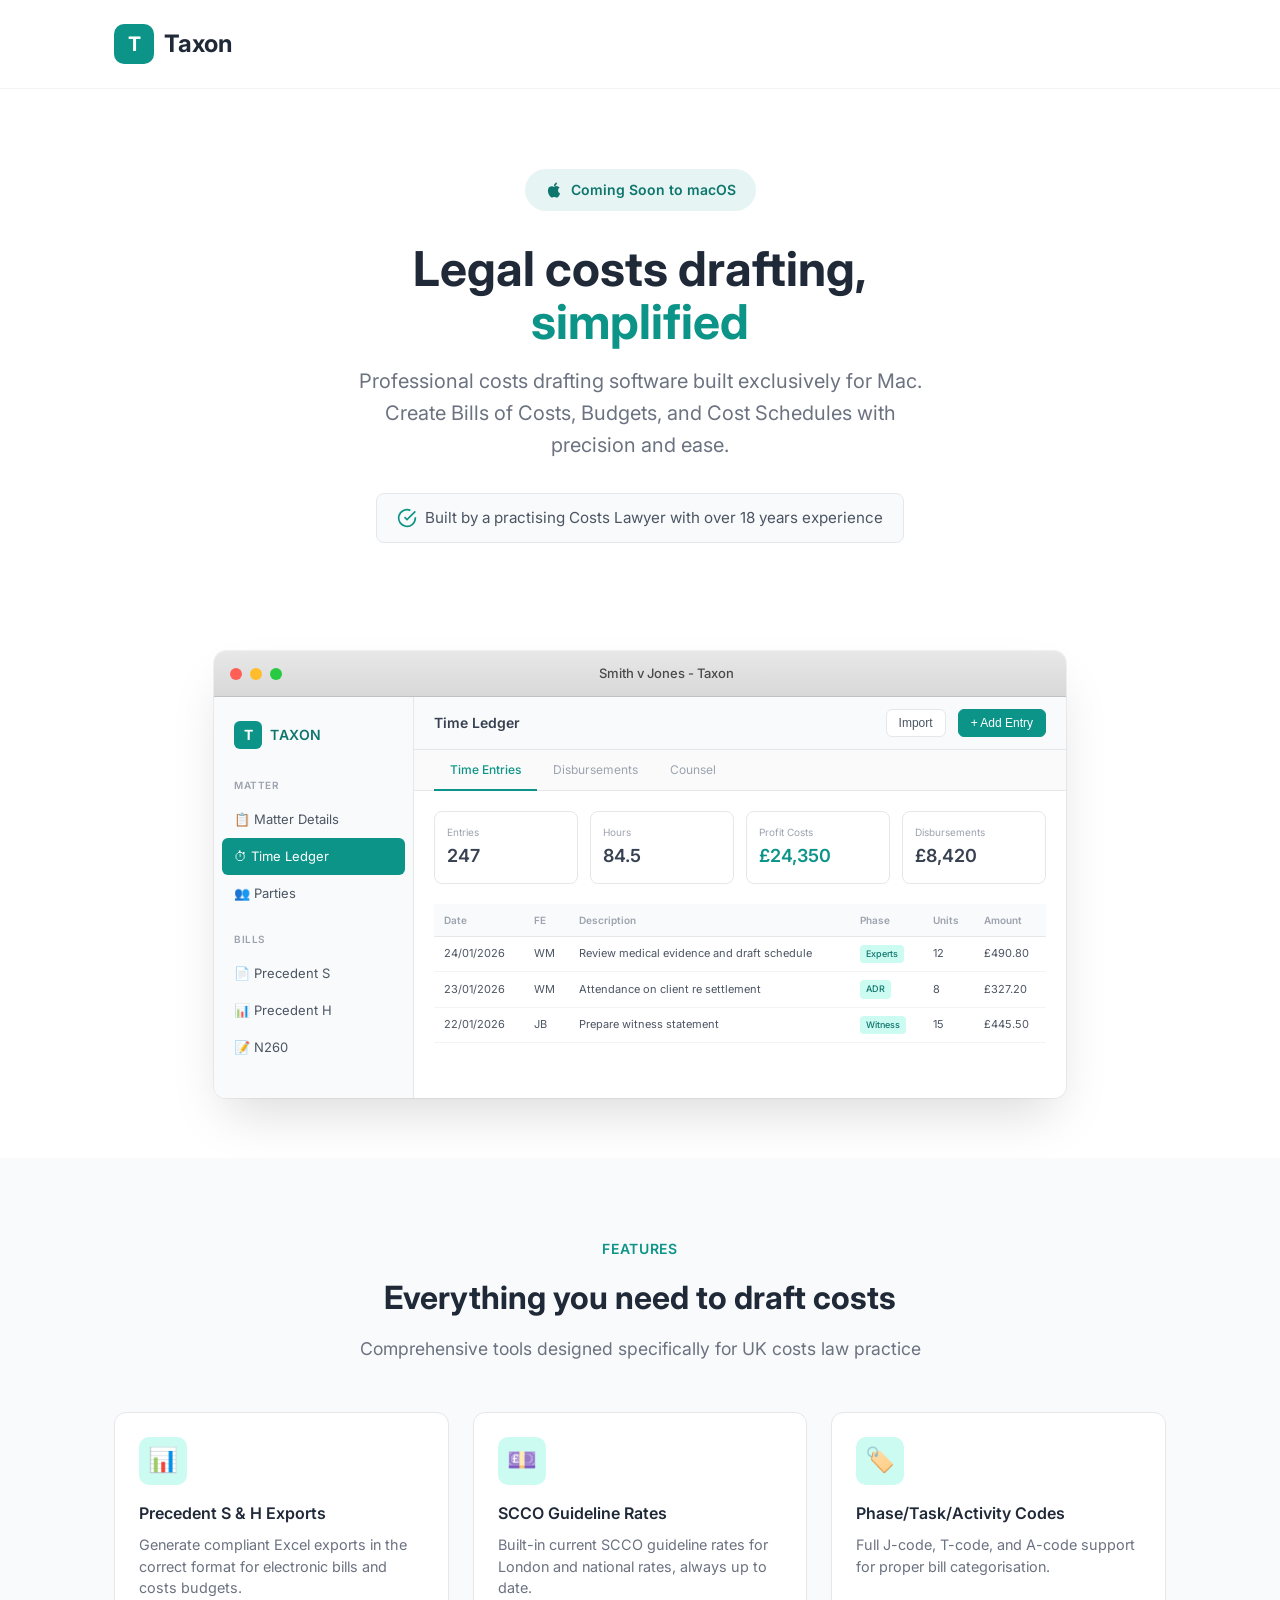
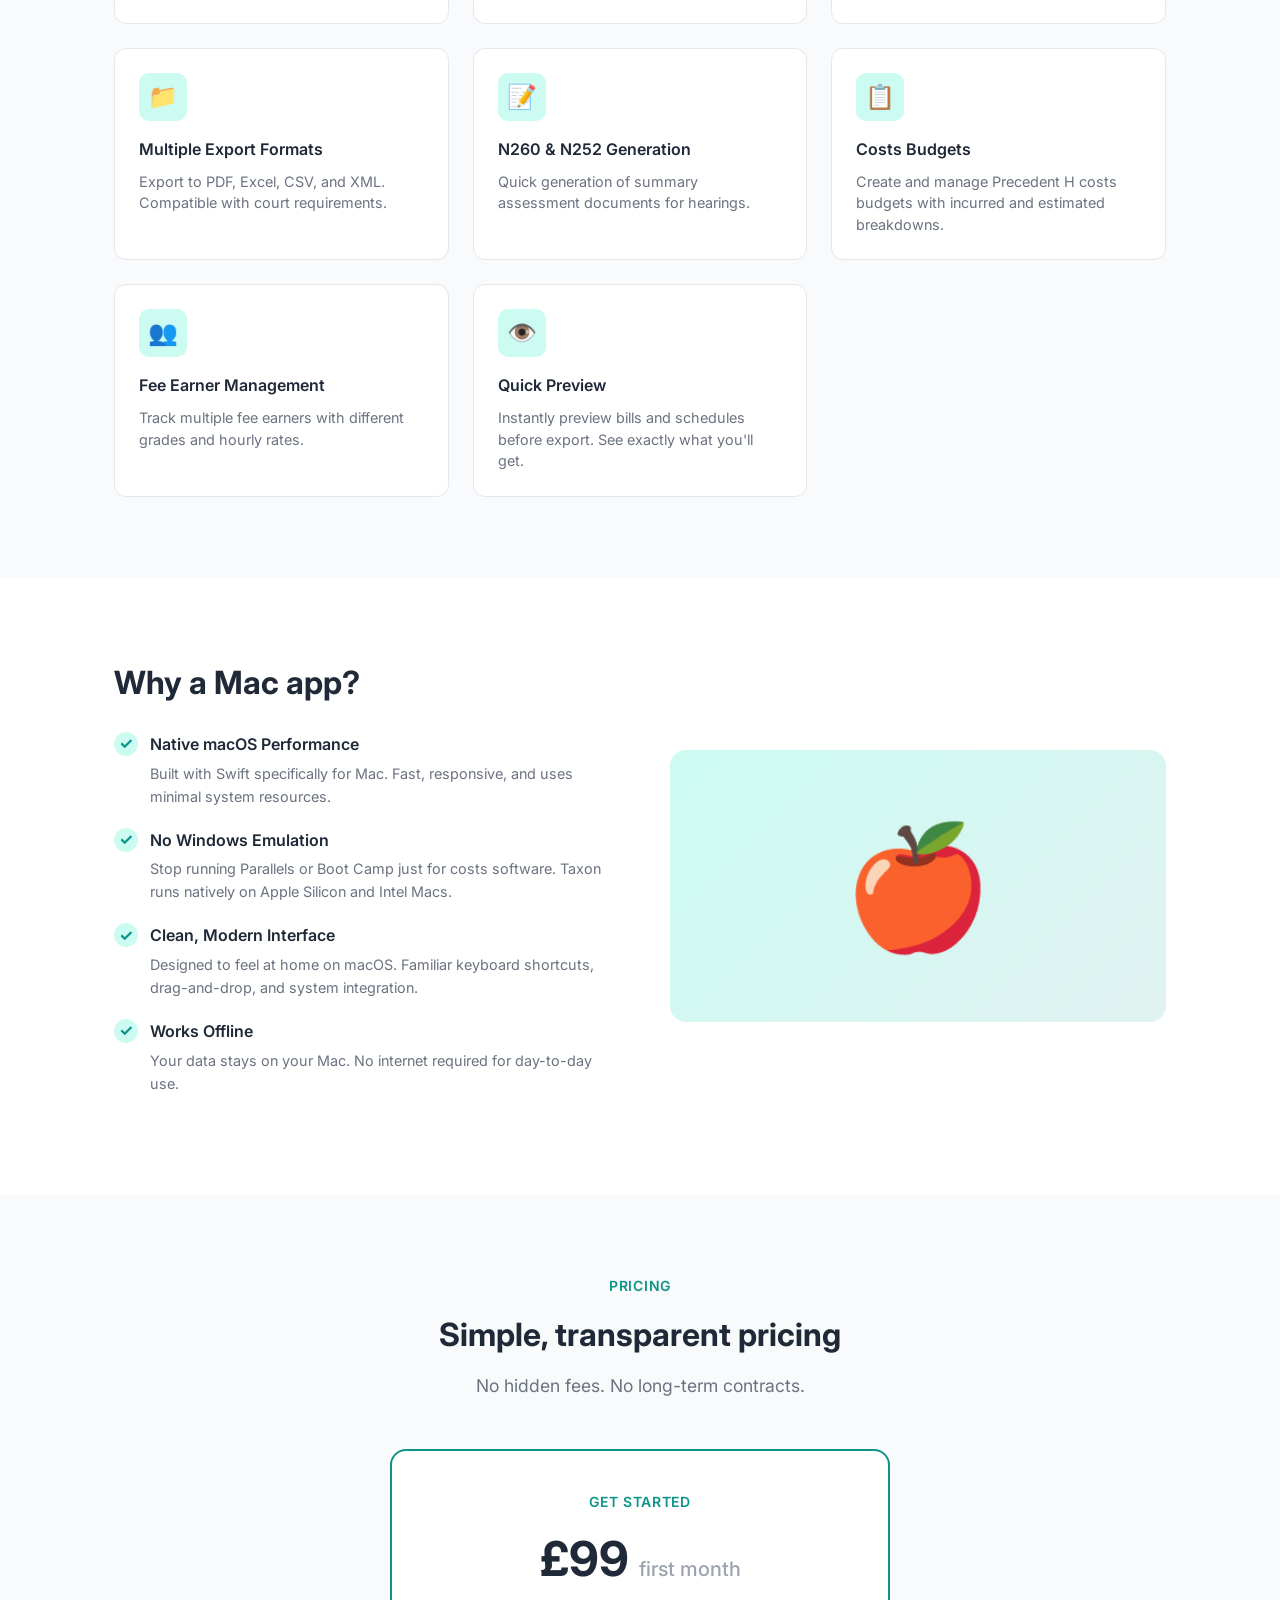
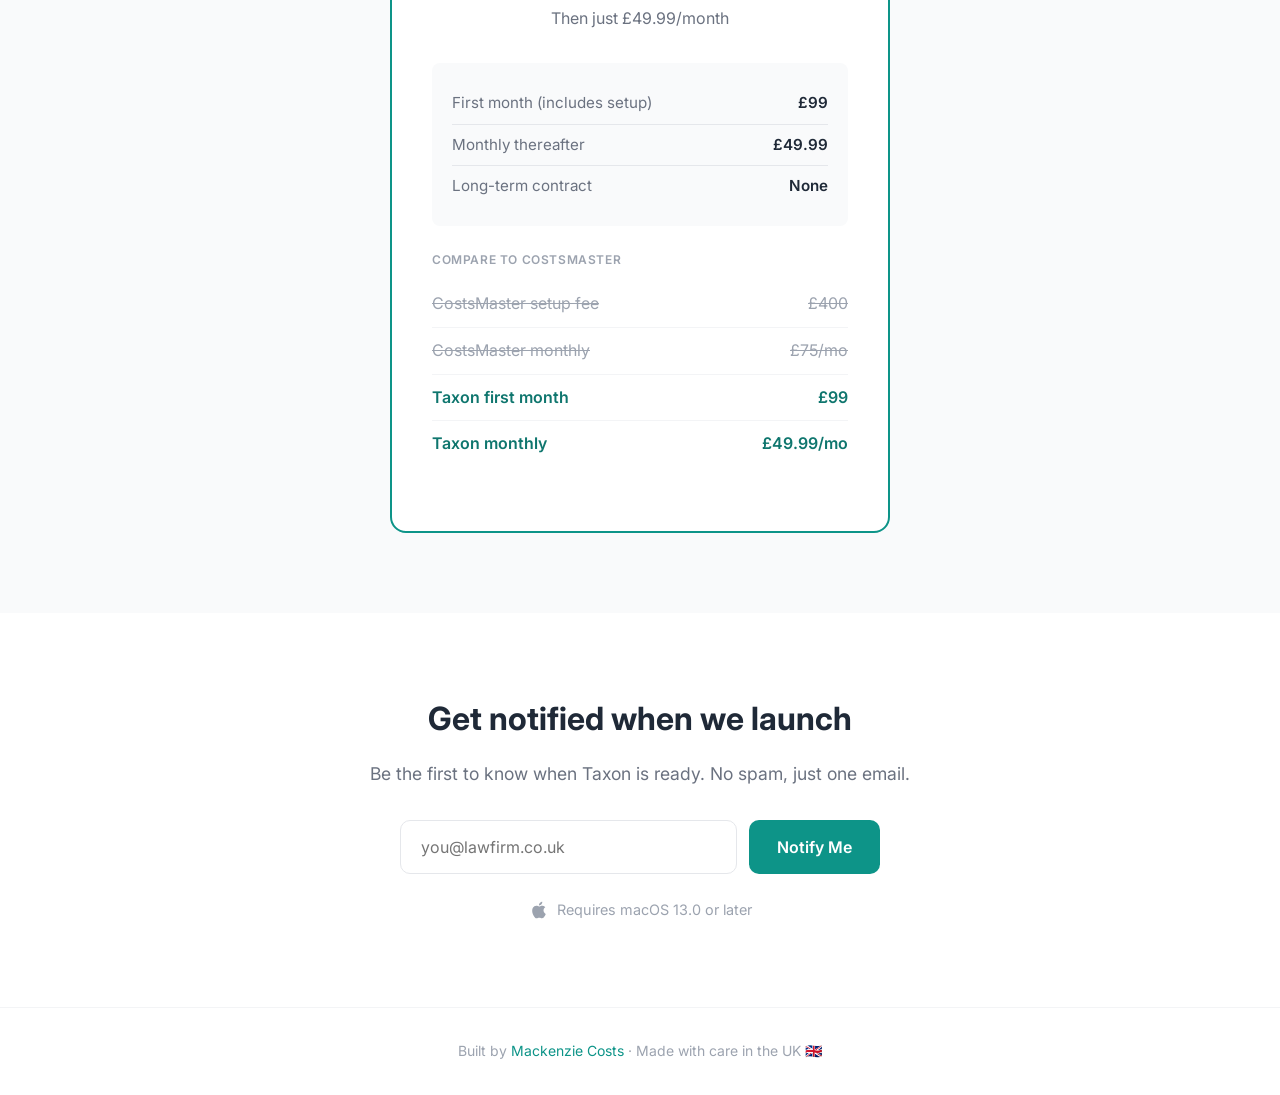
==== index.html @ 2ff10be0 "Major landing page update: app preview, features, Why Mac, clearer pricing, credibility" ====
<!DOCTYPE html>
<html lang="en">
<head>
    <!-- Google tag (gtag.js) -->
    <script async src="https://www.googletagmanager.com/gtag/js?id=G-15M8SYQKVE"></script>
    <script>
      window.dataLayer = window.dataLayer || [];
      function gtag(){dataLayer.push(arguments);}
      gtag('js', new Date());
      gtag('config', 'G-15M8SYQKVE');
    </script>
    <meta charset="UTF-8">
    <meta name="viewport" content="width=device-width, initial-scale=1.0">
    <title>Taxon - Legal Costs Drafting for Mac | Coming Soon</title>
    <meta name="description" content="Professional legal costs drafting software for macOS. Bills of Costs, Precedent H, Precedent S, N260 and more. Built by a practising Costs Lawyer.">
    <link rel="preconnect" href="https://fonts.googleapis.com">
    <link rel="preconnect" href="https://fonts.gstatic.com" crossorigin>
    <link href="https://fonts.googleapis.com/css2?family=Inter:wght@400;500;600;700&display=swap" rel="stylesheet">
    <style>
        :root {
            --teal: #0D9488;
            --teal-light: #14B8A6;
            --teal-dark: #0F766E;
            --teal-subtle: #ccfbf1;
            --gray-900: #1F2937;
            --gray-800: #374151;
            --gray-700: #4B5563;
            --gray-600: #6B7280;
            --gray-500: #9CA3AF;
            --gray-400: #9CA3AF;
            --gray-200: #E5E7EB;
            --gray-100: #F3F4F6;
            --gray-50: #F9FAFB;
            --white: #FFFFFF;
        }
        
        * {
            margin: 0;
            padding: 0;
            box-sizing: border-box;
        }
        
        body {
            font-family: 'Inter', -apple-system, BlinkMacSystemFont, sans-serif;
            color: var(--gray-800);
            line-height: 1.6;
            background: var(--white);
        }
        
        .container {
            max-width: 1100px;
            margin: 0 auto;
            padding: 0 24px;
        }
        
        .container-narrow {
            max-width: 800px;
            margin: 0 auto;
            padding: 0 24px;
        }
        
        /* Header */
        header {
            padding: 24px 0;
            border-bottom: 1px solid var(--gray-100);
        }
        
        .logo {
            display: flex;
            align-items: center;
            gap: 10px;
            text-decoration: none;
        }
        
        .logo-icon {
            width: 40px;
            height: 40px;
            background: var(--teal);
            border-radius: 10px;
            display: flex;
            align-items: center;
            justify-content: center;
            color: white;
            font-weight: 700;
            font-size: 1.25rem;
        }
        
        .logo-text {
            font-size: 1.5rem;
            font-weight: 700;
            color: var(--gray-900);
        }
        
        /* Hero Section */
        .hero {
            padding: 80px 0 60px;
            text-align: center;
        }
        
        .badge {
            display: inline-flex;
            align-items: center;
            gap: 8px;
            background: rgba(13, 148, 136, 0.1);
            color: var(--teal-dark);
            padding: 10px 20px;
            border-radius: 100px;
            font-size: 0.875rem;
            font-weight: 600;
            margin-bottom: 32px;
        }
        
        .badge svg {
            width: 18px;
            height: 18px;
        }
        
        h1 {
            font-size: 3rem;
            font-weight: 700;
            color: var(--gray-900);
            margin-bottom: 16px;
            line-height: 1.1;
        }
        
        h1 span {
            color: var(--teal);
        }
        
        .subtitle {
            font-size: 1.25rem;
            color: var(--gray-600);
            margin-bottom: 32px;
            max-width: 600px;
            margin-left: auto;
            margin-right: auto;
        }
        
        .credibility {
            display: inline-flex;
            align-items: center;
            gap: 8px;
            background: var(--gray-50);
            border: 1px solid var(--gray-200);
            padding: 12px 20px;
            border-radius: 8px;
            font-size: 0.95rem;
            color: var(--gray-700);
            margin-bottom: 48px;
        }
        
        .credibility svg {
            width: 20px;
            height: 20px;
            color: var(--teal);
        }
        
        /* App Preview */
        .app-preview {
            margin: 0 auto 60px;
            max-width: 900px;
        }
        
        .app-window {
            background: var(--white);
            border-radius: 12px;
            box-shadow: 0 25px 50px -12px rgba(0, 0, 0, 0.15), 0 0 0 1px rgba(0,0,0,0.05);
            overflow: hidden;
        }
        
        .app-titlebar {
            background: linear-gradient(to bottom, #e8e8e8, #d8d8d8);
            padding: 12px 16px;
            display: flex;
            align-items: center;
            border-bottom: 1px solid #c0c0c0;
        }
        
        .window-buttons {
            display: flex;
            gap: 8px;
        }
        
        .window-btn {
            width: 12px;
            height: 12px;
            border-radius: 50%;
        }
        
        .btn-close { background: #ff5f57; }
        .btn-minimize { background: #ffbd2e; }
        .btn-maximize { background: #28ca41; }
        
        .window-title {
            flex: 1;
            text-align: center;
            font-size: 13px;
            color: #4a4a4a;
            font-weight: 500;
        }
        
        .app-content {
            display: flex;
            min-height: 400px;
        }
        
        .app-sidebar {
            width: 200px;
            background: var(--gray-50);
            border-right: 1px solid var(--gray-200);
            padding: 16px 8px;
        }
        
        .sidebar-brand {
            display: flex;
            align-items: center;
            gap: 8px;
            padding: 8px 12px;
            margin-bottom: 16px;
        }
        
        .sidebar-brand-icon {
            width: 28px;
            height: 28px;
            background: var(--teal);
            border-radius: 6px;
            display: flex;
            align-items: center;
            justify-content: center;
            color: white;
            font-weight: bold;
            font-size: 14px;
        }
        
        .sidebar-brand-text {
            font-weight: 600;
            color: var(--teal-dark);
            font-size: 14px;
            letter-spacing: 0.5px;
        }
        
        .sidebar-section {
            margin-bottom: 16px;
        }
        
        .sidebar-section-title {
            font-size: 10px;
            font-weight: 600;
            color: var(--gray-500);
            text-transform: uppercase;
            letter-spacing: 0.5px;
            padding: 4px 12px;
            margin-bottom: 4px;
        }
        
        .sidebar-item {
            display: flex;
            align-items: center;
            gap: 8px;
            padding: 8px 12px;
            border-radius: 6px;
            font-size: 13px;
            color: var(--gray-700);
        }
        
        .sidebar-item.active {
            background: var(--teal);
            color: white;
        }
        
        .app-main {
            flex: 1;
            display: flex;
            flex-direction: column;
        }
        
        .app-toolbar {
            padding: 12px 20px;
            border-bottom: 1px solid var(--gray-200);
            display: flex;
            align-items: center;
            gap: 12px;
            background: var(--gray-50);
        }
        
        .toolbar-title {
            font-weight: 600;
            font-size: 14px;
            color: var(--gray-800);
        }
        
        .toolbar-spacer { flex: 1; }
        
        .toolbar-btn {
            padding: 6px 12px;
            border-radius: 6px;
            font-size: 12px;
            font-weight: 500;
            border: 1px solid var(--gray-200);
            background: white;
            color: var(--gray-700);
        }
        
        .toolbar-btn.primary {
            background: var(--teal);
            color: white;
            border-color: var(--teal);
        }
        
        .app-tabs {
            display: flex;
            border-bottom: 1px solid var(--gray-200);
            padding: 0 20px;
            background: #fafafa;
        }
        
        .app-tab {
            padding: 10px 16px;
            font-size: 12px;
            color: var(--gray-500);
            border-bottom: 2px solid transparent;
            margin-bottom: -1px;
        }
        
        .app-tab.active {
            color: var(--teal);
            border-bottom-color: var(--teal);
            font-weight: 500;
        }
        
        .app-data {
            padding: 20px;
            flex: 1;
        }
        
        .stats-row {
            display: flex;
            gap: 12px;
            margin-bottom: 20px;
        }
        
        .stat-card {
            flex: 1;
            background: white;
            border: 1px solid var(--gray-200);
            border-radius: 8px;
            padding: 12px;
        }
        
        .stat-label {
            font-size: 10px;
            color: var(--gray-500);
            margin-bottom: 2px;
        }
        
        .stat-value {
            font-size: 18px;
            font-weight: 600;
            color: var(--gray-800);
        }
        
        .stat-value.teal {
            color: var(--teal);
        }
        
        .data-table {
            width: 100%;
            border-collapse: collapse;
            font-size: 11px;
        }
        
        .data-table th {
            text-align: left;
            padding: 8px 10px;
            background: var(--gray-50);
            border-bottom: 1px solid var(--gray-200);
            font-weight: 600;
            color: var(--gray-500);
            font-size: 10px;
        }
        
        .data-table td {
            padding: 8px 10px;
            border-bottom: 1px solid var(--gray-100);
            color: var(--gray-700);
        }
        
        .phase-badge {
            display: inline-block;
            padding: 2px 6px;
            background: var(--teal-subtle);
            color: var(--teal-dark);
            border-radius: 4px;
            font-size: 9px;
            font-weight: 500;
        }
        
        /* Features Section */
        .features-section {
            padding: 80px 0;
            background: var(--gray-50);
        }
        
        .section-header {
            text-align: center;
            margin-bottom: 48px;
        }
        
        .section-label {
            font-size: 0.875rem;
            font-weight: 600;
            color: var(--teal);
            text-transform: uppercase;
            letter-spacing: 0.05em;
            margin-bottom: 12px;
        }
        
        .section-title {
            font-size: 2rem;
            font-weight: 700;
            color: var(--gray-900);
            margin-bottom: 12px;
        }
        
        .section-subtitle {
            font-size: 1.1rem;
            color: var(--gray-600);
            max-width: 600px;
            margin: 0 auto;
        }
        
        .features-grid {
            display: grid;
            grid-template-columns: repeat(auto-fit, minmax(250px, 1fr));
            gap: 24px;
        }
        
        .feature-card {
            background: white;
            border: 1px solid var(--gray-200);
            border-radius: 12px;
            padding: 24px;
            transition: all 0.2s;
        }
        
        .feature-card:hover {
            box-shadow: 0 4px 12px rgba(0,0,0,0.08);
            transform: translateY(-2px);
        }
        
        .feature-icon {
            width: 48px;
            height: 48px;
            background: var(--teal-subtle);
            border-radius: 10px;
            display: flex;
            align-items: center;
            justify-content: center;
            margin-bottom: 16px;
            font-size: 24px;
        }
        
        .feature-title {
            font-size: 1rem;
            font-weight: 600;
            color: var(--gray-900);
            margin-bottom: 8px;
        }
        
        .feature-desc {
            font-size: 0.9rem;
            color: var(--gray-600);
            line-height: 1.5;
        }
        
        /* Why Mac Section */
        .why-mac-section {
            padding: 80px 0;
        }
        
        .why-mac-grid {
            display: grid;
            grid-template-columns: 1fr 1fr;
            gap: 60px;
            align-items: center;
        }
        
        .why-mac-content h2 {
            font-size: 2rem;
            font-weight: 700;
            color: var(--gray-900);
            margin-bottom: 24px;
        }
        
        .why-mac-list {
            list-style: none;
        }
        
        .why-mac-list li {
            display: flex;
            align-items: flex-start;
            gap: 12px;
            margin-bottom: 20px;
        }
        
        .why-mac-list .check {
            width: 24px;
            height: 24px;
            background: var(--teal-subtle);
            border-radius: 50%;
            display: flex;
            align-items: center;
            justify-content: center;
            color: var(--teal);
            font-weight: bold;
            flex-shrink: 0;
        }
        
        .why-mac-list h4 {
            font-size: 1rem;
            font-weight: 600;
            color: var(--gray-900);
            margin-bottom: 4px;
        }
        
        .why-mac-list p {
            font-size: 0.9rem;
            color: var(--gray-600);
        }
        
        .why-mac-visual {
            background: linear-gradient(135deg, var(--teal-subtle) 0%, #e0f2f1 100%);
            border-radius: 16px;
            padding: 40px;
            display: flex;
            align-items: center;
            justify-content: center;
        }
        
        .mac-icon {
            font-size: 120px;
            opacity: 0.9;
        }
        
        /* Pricing Section */
        .pricing-section {
            padding: 80px 0;
            background: var(--gray-50);
        }
        
        .pricing-box {
            max-width: 500px;
            margin: 0 auto;
            background: white;
            border: 2px solid var(--teal);
            border-radius: 16px;
            padding: 40px;
            text-align: center;
        }
        
        .pricing-header {
            margin-bottom: 32px;
        }
        
        .pricing-label {
            font-size: 0.875rem;
            font-weight: 600;
            color: var(--teal);
            text-transform: uppercase;
            letter-spacing: 0.05em;
            margin-bottom: 8px;
        }
        
        .pricing-price {
            font-size: 3rem;
            font-weight: 700;
            color: var(--gray-900);
        }
        
        .pricing-price span {
            font-size: 1.25rem;
            font-weight: 500;
            color: var(--gray-500);
        }
        
        .pricing-note {
            font-size: 1rem;
            color: var(--gray-600);
            margin-top: 8px;
        }
        
        .pricing-details {
            background: var(--gray-50);
            border-radius: 8px;
            padding: 20px;
            margin-bottom: 24px;
        }
        
        .pricing-detail-row {
            display: flex;
            justify-content: space-between;
            align-items: center;
            padding: 8px 0;
            font-size: 0.95rem;
        }
        
        .pricing-detail-row:not(:last-child) {
            border-bottom: 1px solid var(--gray-200);
        }
        
        .pricing-detail-row span:first-child {
            color: var(--gray-600);
        }
        
        .pricing-detail-row span:last-child {
            font-weight: 600;
            color: var(--gray-900);
        }
        
        .pricing-comparison {
            text-align: left;
            margin-bottom: 24px;
        }
        
        .pricing-comparison h4 {
            font-size: 0.75rem;
            font-weight: 600;
            color: var(--gray-500);
            text-transform: uppercase;
            letter-spacing: 0.05em;
            margin-bottom: 12px;
        }
        
        .comparison-row {
            display: flex;
            justify-content: space-between;
            align-items: center;
            padding: 10px 0;
            border-bottom: 1px solid var(--gray-100);
        }
        
        .comparison-row:last-child {
            border-bottom: none;
        }
        
        .comparison-row.bad {
            color: var(--gray-400);
            text-decoration: line-through;
        }
        
        .comparison-row.good {
            color: var(--teal-dark);
            font-weight: 600;
        }
        
        /* Signup Section */
        .signup-section {
            padding: 80px 0;
            text-align: center;
        }
        
        .signup-section h2 {
            font-size: 2rem;
            font-weight: 700;
            color: var(--gray-900);
            margin-bottom: 16px;
        }
        
        .signup-section p {
            font-size: 1.1rem;
            color: var(--gray-600);
            margin-bottom: 32px;
        }
        
        .signup-form {
            display: flex;
            gap: 12px;
            justify-content: center;
            flex-wrap: wrap;
            max-width: 480px;
            margin: 0 auto 24px;
        }
        
        .signup-form input[type="email"] {
            flex: 1;
            min-width: 250px;
            padding: 16px 20px;
            border: 1px solid var(--gray-200);
            border-radius: 10px;
            font-size: 1rem;
            font-family: inherit;
            transition: border-color 0.2s, box-shadow 0.2s;
        }
        
        .signup-form input[type="email"]:focus {
            outline: none;
            border-color: var(--teal);
            box-shadow: 0 0 0 3px rgba(13, 148, 136, 0.1);
        }
        
        .btn {
            padding: 16px 28px;
            background: var(--teal);
            color: white;
            border: none;
            border-radius: 10px;
            font-size: 1rem;
            font-weight: 600;
            font-family: inherit;
            cursor: pointer;
            transition: all 0.2s;
        }
        
        .btn:hover {
            background: var(--teal-dark);
            transform: translateY(-1px);
            box-shadow: 0 4px 12px rgba(13, 148, 136, 0.3);
        }
        
        .mac-badge {
            display: inline-flex;
            align-items: center;
            gap: 8px;
            color: var(--gray-500);
            font-size: 0.9rem;
        }
        
        .mac-badge svg {
            width: 20px;
            height: 20px;
        }
        
        .success-message {
            display: none;
            background: rgba(13, 148, 136, 0.1);
            border: 1px solid var(--teal);
            border-radius: 10px;
            padding: 20px;
            color: var(--teal-dark);
            font-weight: 500;
            max-width: 480px;
            margin: 0 auto;
        }
        
        /* Footer */
        footer {
            padding: 32px 0;
            border-top: 1px solid var(--gray-100);
            text-align: center;
        }
        
        footer p {
            color: var(--gray-500);
            font-size: 0.875rem;
        }
        
        footer a {
            color: var(--teal);
            text-decoration: none;
        }
        
        footer a:hover {
            text-decoration: underline;
        }
        
        /* Responsive */
        @media (max-width: 768px) {
            h1 {
                font-size: 2.25rem;
            }
            
            .section-title {
                font-size: 1.75rem;
            }
            
            .app-preview {
                display: none;
            }
            
            .why-mac-grid {
                grid-template-columns: 1fr;
                gap: 40px;
            }
            
            .why-mac-visual {
                order: -1;
            }
            
            .signup-form {
                flex-direction: column;
            }
            
            .signup-form input[type="email"] {
                min-width: 100%;
            }
            
            .btn {
                width: 100%;
            }
            
            .stats-row {
                flex-wrap: wrap;
            }
            
            .stat-card {
                min-width: calc(50% - 6px);
            }
        }
    </style>
</head>
<body>
    <header>
        <div class="container">
            <a href="#" class="logo">
                <div class="logo-icon">T</div>
                <span class="logo-text">Taxon</span>
            </a>
        </div>
    </header>
    
    <!-- Hero Section -->
    <section class="hero">
        <div class="container">
            <div class="badge">
                <svg viewBox="0 0 24 24" fill="currentColor"><path d="M18.71 19.5c-.83 1.24-1.71 2.45-3.05 2.47-1.34.03-1.77-.79-3.29-.79-1.53 0-2 .77-3.27.82-1.31.05-2.3-1.32-3.14-2.53C4.25 17 2.94 12.45 4.7 9.39c.87-1.52 2.43-2.48 4.12-2.51 1.28-.02 2.5.87 3.29.87.78 0 2.26-1.07 3.81-.91.65.03 2.47.26 3.64 1.98-.09.06-2.17 1.28-2.15 3.81.03 3.02 2.65 4.03 2.68 4.04-.03.07-.42 1.44-1.38 2.83M13 3.5c.73-.83 1.94-1.46 2.94-1.5.13 1.17-.34 2.35-1.04 3.19-.69.85-1.83 1.51-2.95 1.42-.15-1.15.41-2.35 1.05-3.11z"/></svg>
                Coming Soon to macOS
            </div>
            
            <h1>Legal costs drafting,<br><span>simplified</span></h1>
            
            <p class="subtitle">Professional costs drafting software built exclusively for Mac. Create Bills of Costs, Budgets, and Cost Schedules with precision and ease.</p>
            
            <div class="credibility">
                <svg viewBox="0 0 24 24" fill="none" stroke="currentColor" stroke-width="2"><path d="M22 11.08V12a10 10 0 1 1-5.93-9.14"/><polyline points="22 4 12 14.01 9 11.01"/></svg>
                Built by a practising Costs Lawyer with over 18 years experience
            </div>
        </div>
    </section>
    
    <!-- App Preview -->
    <div class="app-preview">
        <div class="container">
            <div class="app-window">
                <div class="app-titlebar">
                    <div class="window-buttons">
                        <div class="window-btn btn-close"></div>
                        <div class="window-btn btn-minimize"></div>
                        <div class="window-btn btn-maximize"></div>
                    </div>
                    <div class="window-title">Smith v Jones - Taxon</div>
                </div>
                <div class="app-content">
                    <div class="app-sidebar">
                        <div class="sidebar-brand">
                            <div class="sidebar-brand-icon">T</div>
                            <div class="sidebar-brand-text">TAXON</div>
                        </div>
                        <div class="sidebar-section">
                            <div class="sidebar-section-title">Matter</div>
                            <div class="sidebar-item">📋 Matter Details</div>
                            <div class="sidebar-item active">⏱ Time Ledger</div>
                            <div class="sidebar-item">👥 Parties</div>
                        </div>
                        <div class="sidebar-section">
                            <div class="sidebar-section-title">Bills</div>
                            <div class="sidebar-item">📄 Precedent S</div>
                            <div class="sidebar-item">📊 Precedent H</div>
                            <div class="sidebar-item">📝 N260</div>
                        </div>
                    </div>
                    <div class="app-main">
                        <div class="app-toolbar">
                            <div class="toolbar-title">Time Ledger</div>
                            <div class="toolbar-spacer"></div>
                            <button class="toolbar-btn">Import</button>
                            <button class="toolbar-btn primary">+ Add Entry</button>
                        </div>
                        <div class="app-tabs">
                            <div class="app-tab active">Time Entries</div>
                            <div class="app-tab">Disbursements</div>
                            <div class="app-tab">Counsel</div>
                        </div>
                        <div class="app-data">
                            <div class="stats-row">
                                <div class="stat-card">
                                    <div class="stat-label">Entries</div>
                                    <div class="stat-value">247</div>
                                </div>
                                <div class="stat-card">
                                    <div class="stat-label">Hours</div>
                                    <div class="stat-value">84.5</div>
                                </div>
                                <div class="stat-card">
                                    <div class="stat-label">Profit Costs</div>
                                    <div class="stat-value teal">£24,350</div>
                                </div>
                                <div class="stat-card">
                                    <div class="stat-label">Disbursements</div>
                                    <div class="stat-value">£8,420</div>
                                </div>
                            </div>
                            <table class="data-table">
                                <thead>
                                    <tr>
                                        <th>Date</th>
                                        <th>FE</th>
                                        <th>Description</th>
                                        <th>Phase</th>
                                        <th>Units</th>
                                        <th>Amount</th>
                                    </tr>
                                </thead>
                                <tbody>
                                    <tr>
                                        <td>24/01/2026</td>
                                        <td>WM</td>
                                        <td>Review medical evidence and draft schedule</td>
                                        <td><span class="phase-badge">Experts</span></td>
                                        <td>12</td>
                                        <td>£490.80</td>
                                    </tr>
                                    <tr>
                                        <td>23/01/2026</td>
                                        <td>WM</td>
                                        <td>Attendance on client re settlement</td>
                                        <td><span class="phase-badge">ADR</span></td>
                                        <td>8</td>
                                        <td>£327.20</td>
                                    </tr>
                                    <tr>
                                        <td>22/01/2026</td>
                                        <td>JB</td>
                                        <td>Prepare witness statement</td>
                                        <td><span class="phase-badge">Witness</span></td>
                                        <td>15</td>
                                        <td>£445.50</td>
                                    </tr>
                                </tbody>
                            </table>
                        </div>
                    </div>
                </div>
            </div>
        </div>
    </div>
    
    <!-- Features Section -->
    <section class="features-section">
        <div class="container">
            <div class="section-header">
                <div class="section-label">Features</div>
                <h2 class="section-title">Everything you need to draft costs</h2>
                <p class="section-subtitle">Comprehensive tools designed specifically for UK costs law practice</p>
            </div>
            <div class="features-grid">
                <div class="feature-card">
                    <div class="feature-icon">📊</div>
                    <h3 class="feature-title">Precedent S & H Exports</h3>
                    <p class="feature-desc">Generate compliant Excel exports in the correct format for electronic bills and costs budgets.</p>
                </div>
                <div class="feature-card">
                    <div class="feature-icon">💷</div>
                    <h3 class="feature-title">SCCO Guideline Rates</h3>
                    <p class="feature-desc">Built-in current SCCO guideline rates for London and national rates, always up to date.</p>
                </div>
                <div class="feature-card">
                    <div class="feature-icon">🏷️</div>
                    <h3 class="feature-title">Phase/Task/Activity Codes</h3>
                    <p class="feature-desc">Full J-code, T-code, and A-code support for proper bill categorisation.</p>
                </div>
                <div class="feature-card">
                    <div class="feature-icon">📁</div>
                    <h3 class="feature-title">Multiple Export Formats</h3>
                    <p class="feature-desc">Export to PDF, Excel, CSV, and XML. Compatible with court requirements.</p>
                </div>
                <div class="feature-card">
                    <div class="feature-icon">📝</div>
                    <h3 class="feature-title">N260 & N252 Generation</h3>
                    <p class="feature-desc">Quick generation of summary assessment documents for hearings.</p>
                </div>
                <div class="feature-card">
                    <div class="feature-icon">📋</div>
                    <h3 class="feature-title">Costs Budgets</h3>
                    <p class="feature-desc">Create and manage Precedent H costs budgets with incurred and estimated breakdowns.</p>
                </div>
                <div class="feature-card">
                    <div class="feature-icon">👥</div>
                    <h3 class="feature-title">Fee Earner Management</h3>
                    <p class="feature-desc">Track multiple fee earners with different grades and hourly rates.</p>
                </div>
                <div class="feature-card">
                    <div class="feature-icon">👁️</div>
                    <h3 class="feature-title">Quick Preview</h3>
                    <p class="feature-desc">Instantly preview bills and schedules before export. See exactly what you'll get.</p>
                </div>
            </div>
        </div>
    </section>
    
    <!-- Why Mac Section -->
    <section class="why-mac-section">
        <div class="container">
            <div class="why-mac-grid">
                <div class="why-mac-content">
                    <h2>Why a Mac app?</h2>
                    <ul class="why-mac-list">
                        <li>
                            <span class="check">✓</span>
                            <div>
                                <h4>Native macOS Performance</h4>
                                <p>Built with Swift specifically for Mac. Fast, responsive, and uses minimal system resources.</p>
                            </div>
                        </li>
                        <li>
                            <span class="check">✓</span>
                            <div>
                                <h4>No Windows Emulation</h4>
                                <p>Stop running Parallels or Boot Camp just for costs software. Taxon runs natively on Apple Silicon and Intel Macs.</p>
                            </div>
                        </li>
                        <li>
                            <span class="check">✓</span>
                            <div>
                                <h4>Clean, Modern Interface</h4>
                                <p>Designed to feel at home on macOS. Familiar keyboard shortcuts, drag-and-drop, and system integration.</p>
                            </div>
                        </li>
                        <li>
                            <span class="check">✓</span>
                            <div>
                                <h4>Works Offline</h4>
                                <p>Your data stays on your Mac. No internet required for day-to-day use.</p>
                            </div>
                        </li>
                    </ul>
                </div>
                <div class="why-mac-visual">
                    <div class="mac-icon">🍎</div>
                </div>
            </div>
        </div>
    </section>
    
    <!-- Pricing Section -->
    <section class="pricing-section" id="pricing">
        <div class="container">
            <div class="section-header">
                <div class="section-label">Pricing</div>
                <h2 class="section-title">Simple, transparent pricing</h2>
                <p class="section-subtitle">No hidden fees. No long-term contracts.</p>
            </div>
            <div class="pricing-box">
                <div class="pricing-header">
                    <div class="pricing-label">Get Started</div>
                    <div class="pricing-price">£99 <span>first month</span></div>
                    <p class="pricing-note">Then just £49.99/month</p>
                </div>
                <div class="pricing-details">
                    <div class="pricing-detail-row">
                        <span>First month (includes setup)</span>
                        <span>£99</span>
                    </div>
                    <div class="pricing-detail-row">
                        <span>Monthly thereafter</span>
                        <span>£49.99</span>
                    </div>
                    <div class="pricing-detail-row">
                        <span>Long-term contract</span>
                        <span>None</span>
                    </div>
                </div>
                <div class="pricing-comparison">
                    <h4>Compare to CostsMaster</h4>
                    <div class="comparison-row bad">
                        <span>CostsMaster setup fee</span>
                        <span>£400</span>
                    </div>
                    <div class="comparison-row bad">
                        <span>CostsMaster monthly</span>
                        <span>£75/mo</span>
                    </div>
                    <div class="comparison-row good">
                        <span>Taxon first month</span>
                        <span>£99</span>
                    </div>
                    <div class="comparison-row good">
                        <span>Taxon monthly</span>
                        <span>£49.99/mo</span>
                    </div>
                </div>
            </div>
        </div>
    </section>
    
    <!-- Signup Section -->
    <section class="signup-section" id="signup">
        <div class="container-narrow">
            <h2>Get notified when we launch</h2>
            <p>Be the first to know when Taxon is ready. No spam, just one email.</p>
            <form class="signup-form" action="https://formspree.io/f/mlgjkoaz" method="POST" id="signup-form">
                <input type="email" name="email" placeholder="you@lawfirm.co.uk" required>
                <button type="submit" class="btn">Notify Me</button>
            </form>
            <div class="success-message" id="success-message">
                ✓ You're on the list! We'll email you when Taxon is ready.
            </div>
            <div class="mac-badge">
                <svg viewBox="0 0 24 24" fill="currentColor"><path d="M18.71 19.5c-.83 1.24-1.71 2.45-3.05 2.47-1.34.03-1.77-.79-3.29-.79-1.53 0-2 .77-3.27.82-1.31.05-2.3-1.32-3.14-2.53C4.25 17 2.94 12.45 4.7 9.39c.87-1.52 2.43-2.48 4.12-2.51 1.28-.02 2.5.87 3.29.87.78 0 2.26-1.07 3.81-.91.65.03 2.47.26 3.64 1.98-.09.06-2.17 1.28-2.15 3.81.03 3.02 2.65 4.03 2.68 4.04-.03.07-.42 1.44-1.38 2.83M13 3.5c.73-.83 1.94-1.46 2.94-1.5.13 1.17-.34 2.35-1.04 3.19-.69.85-1.83 1.51-2.95 1.42-.15-1.15.41-2.35 1.05-3.11z"/></svg>
                Requires macOS 13.0 or later
            </div>
        </div>
    </section>
    
    <footer>
        <div class="container">
            <p>Built by <a href="https://costlawyer.co.uk" target="_blank">Mackenzie Costs</a> · Made with care in the UK 🇬🇧</p>
        </div>
    </footer>
    
    <script>
        const form = document.getElementById('signup-form');
        const successMessage = document.getElementById('success-message');
        
        form.addEventListener('submit', async (e) => {
            e.preventDefault();
            const formData = new FormData(form);
            
            try {
                const response = await fetch(form.action, {
                    method: 'POST',
                    body: formData,
                    headers: { 'Accept': 'application/json' }
                });
                
                if (response.ok) {
                    form.style.display = 'none';
                    successMessage.style.display = 'block';
                }
            } catch (error) {
                form.style.display = 'none';
                successMessage.style.display = 'block';
            }
        });
    </script>
</body>
</html>
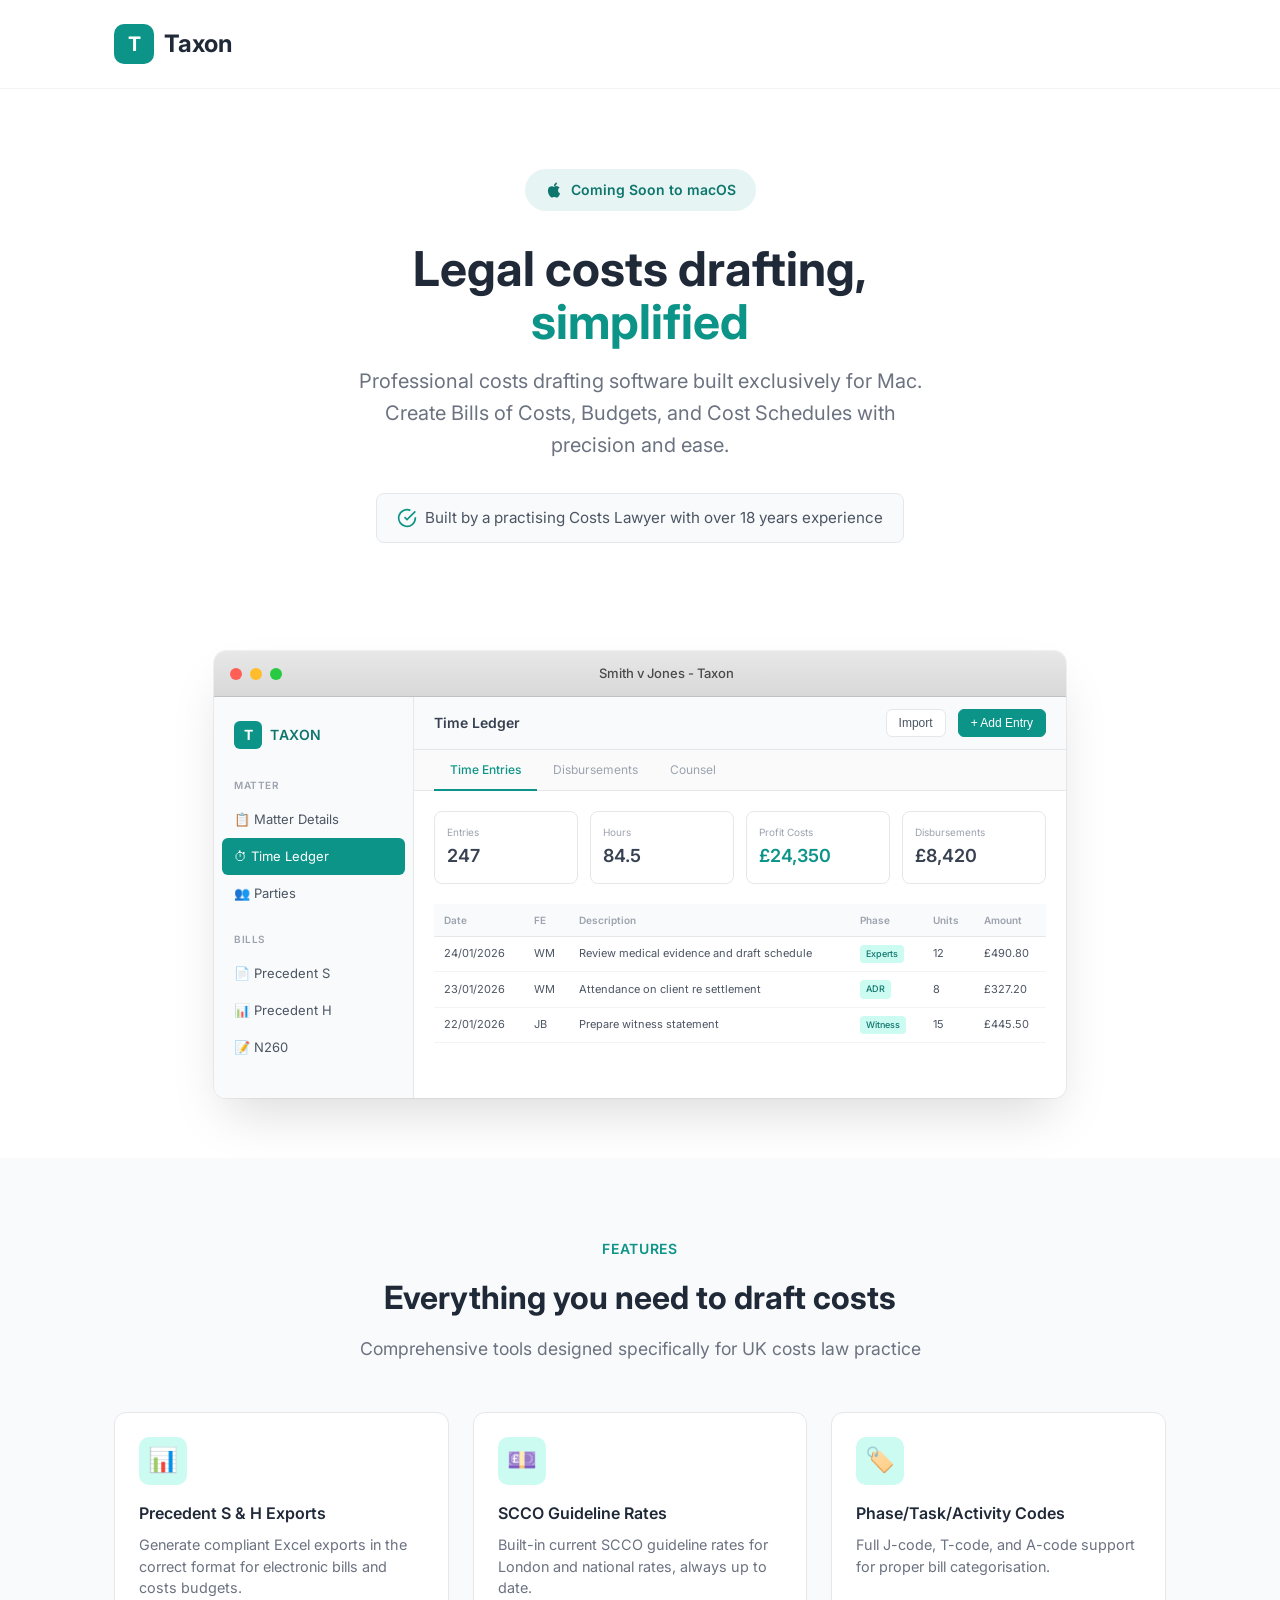
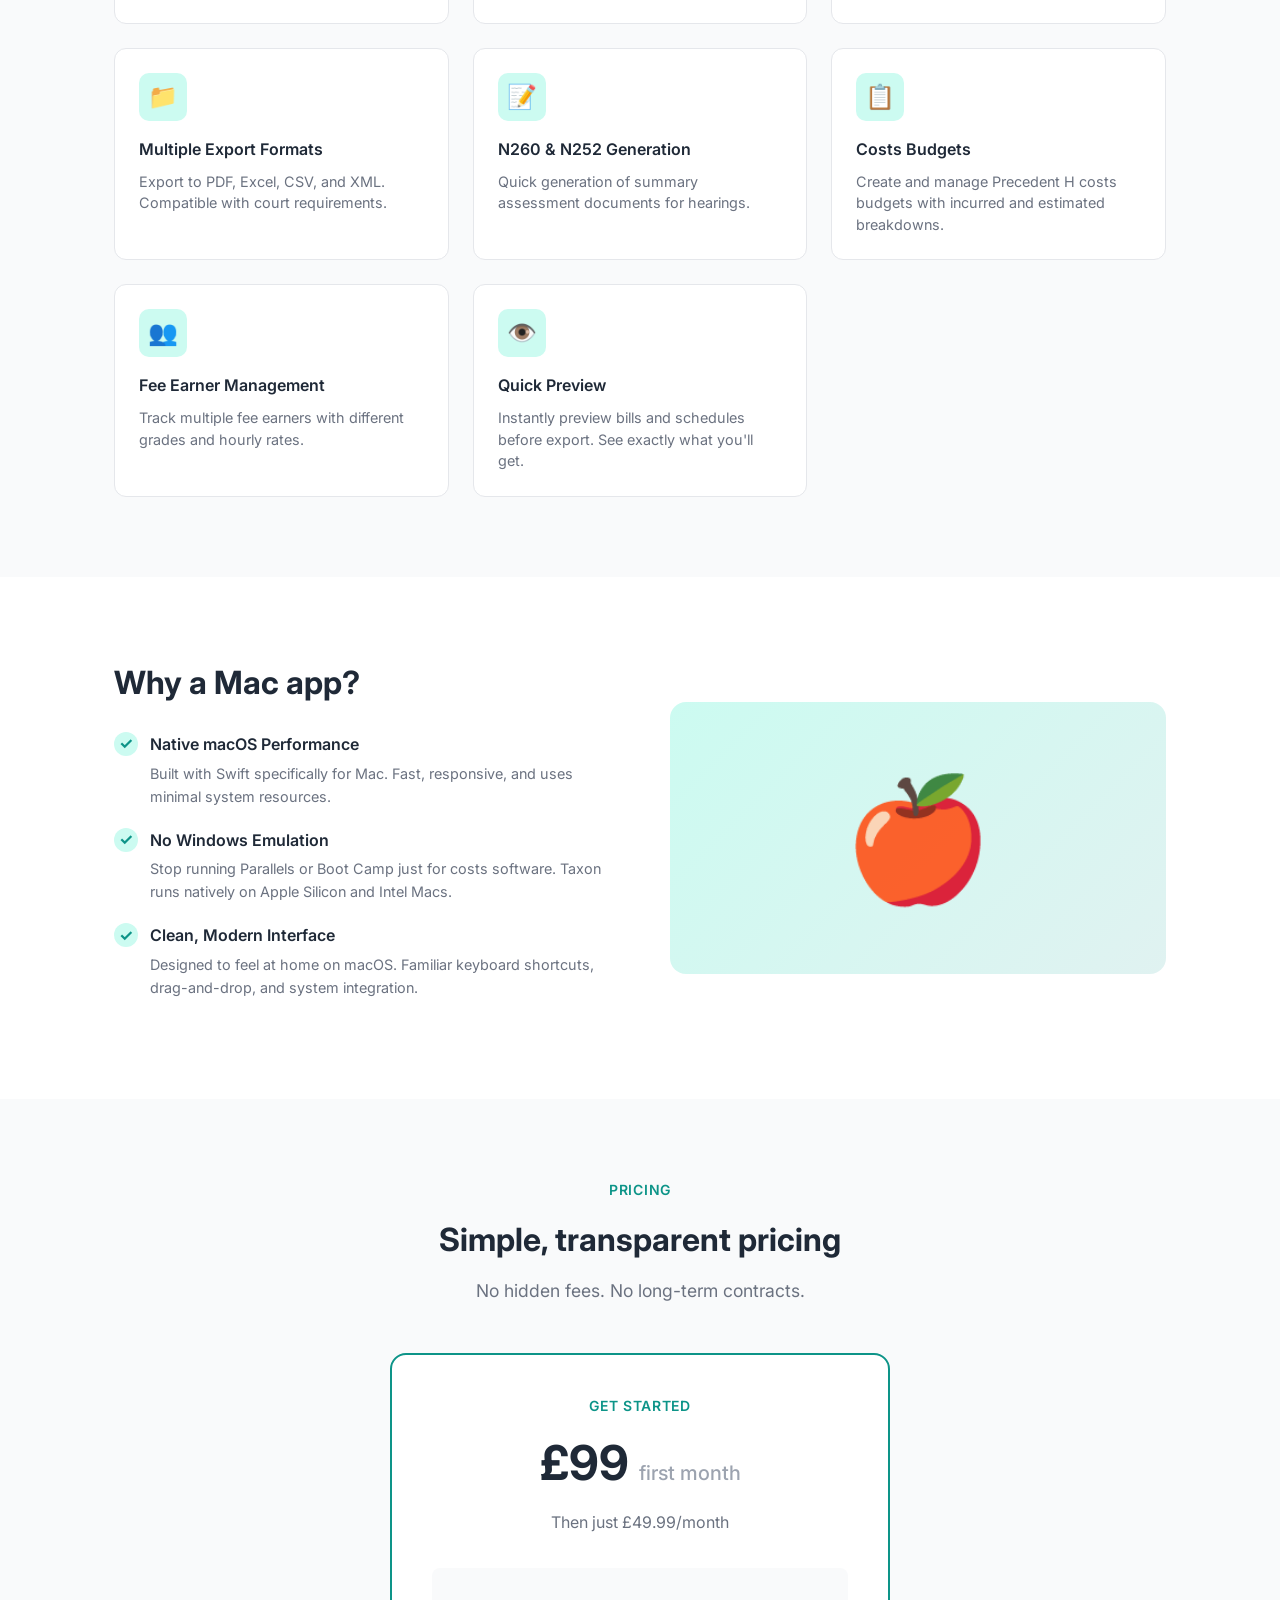
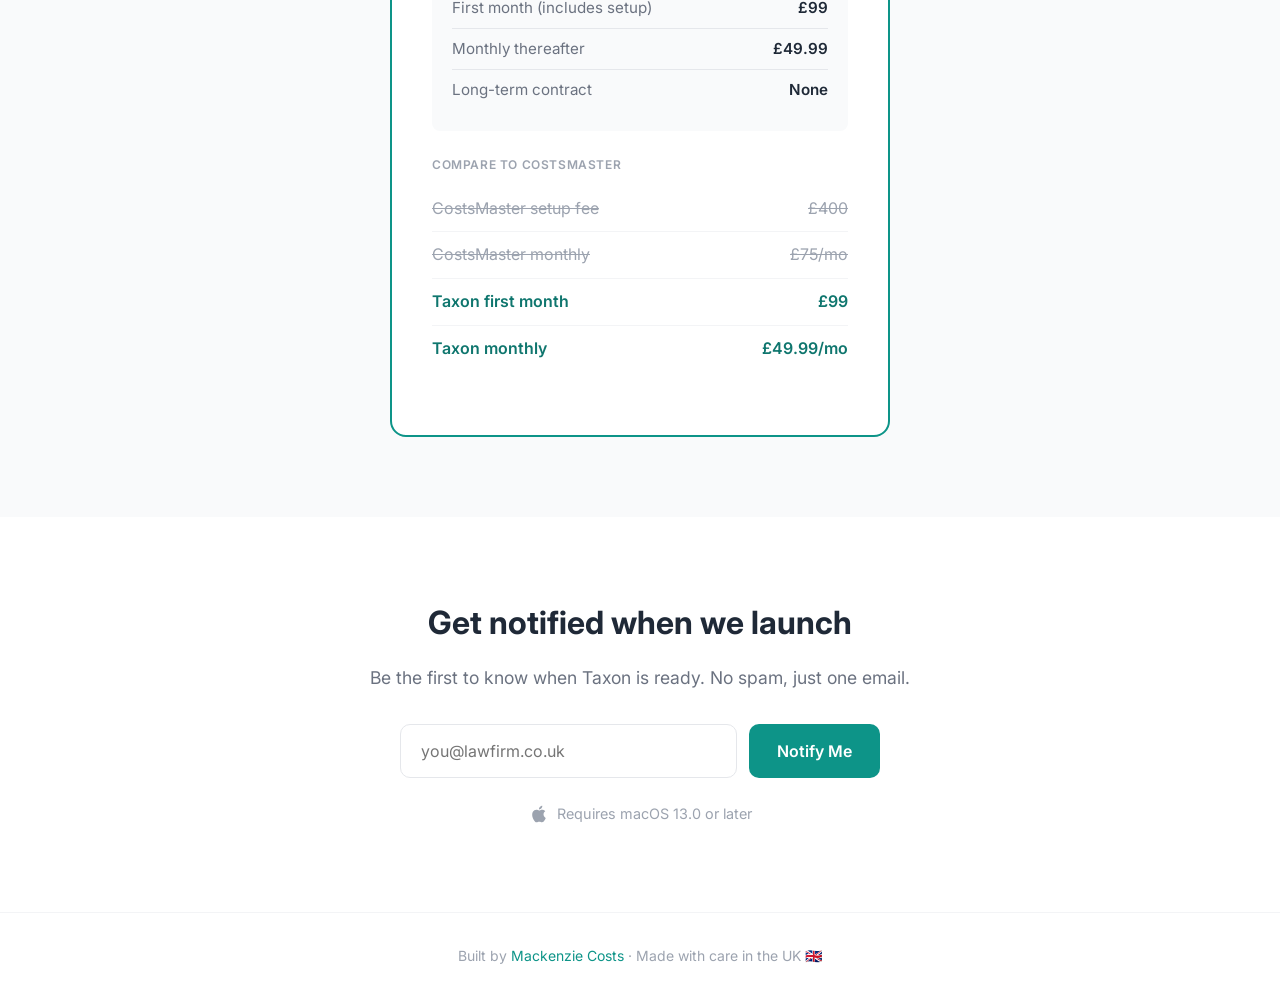
==== commit a202bb27: "Remove 'Works Offline' from Why Mac section" ====
--- a/index.html
+++ b/index.html
@@ -1025,13 +1025,6 @@
                                 <p>Designed to feel at home on macOS. Familiar keyboard shortcuts, drag-and-drop, and system integration.</p>
                             </div>
                         </li>
-                        <li>
-                            <span class="check">✓</span>
-                            <div>
-                                <h4>Works Offline</h4>
-                                <p>Your data stays on your Mac. No internet required for day-to-day use.</p>
-                            </div>
-                        </li>
                     </ul>
                 </div>
                 <div class="why-mac-visual">
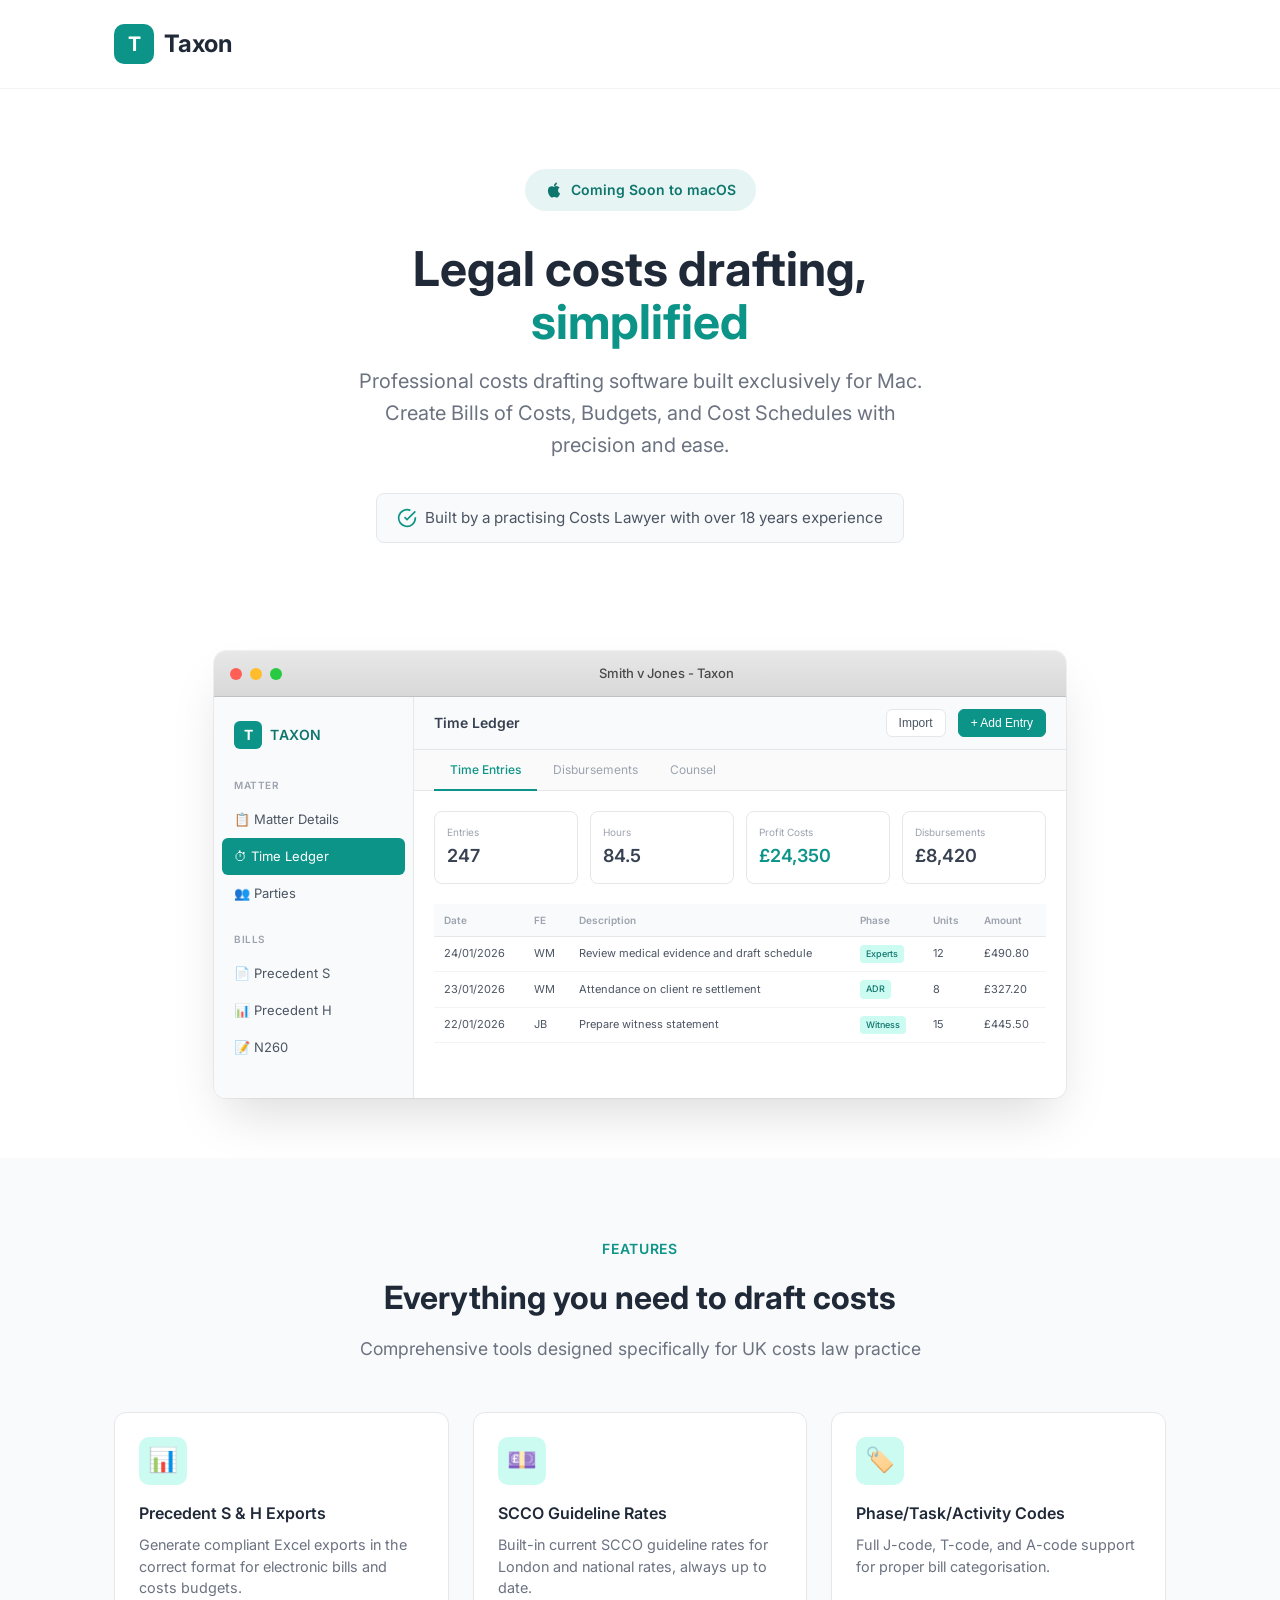
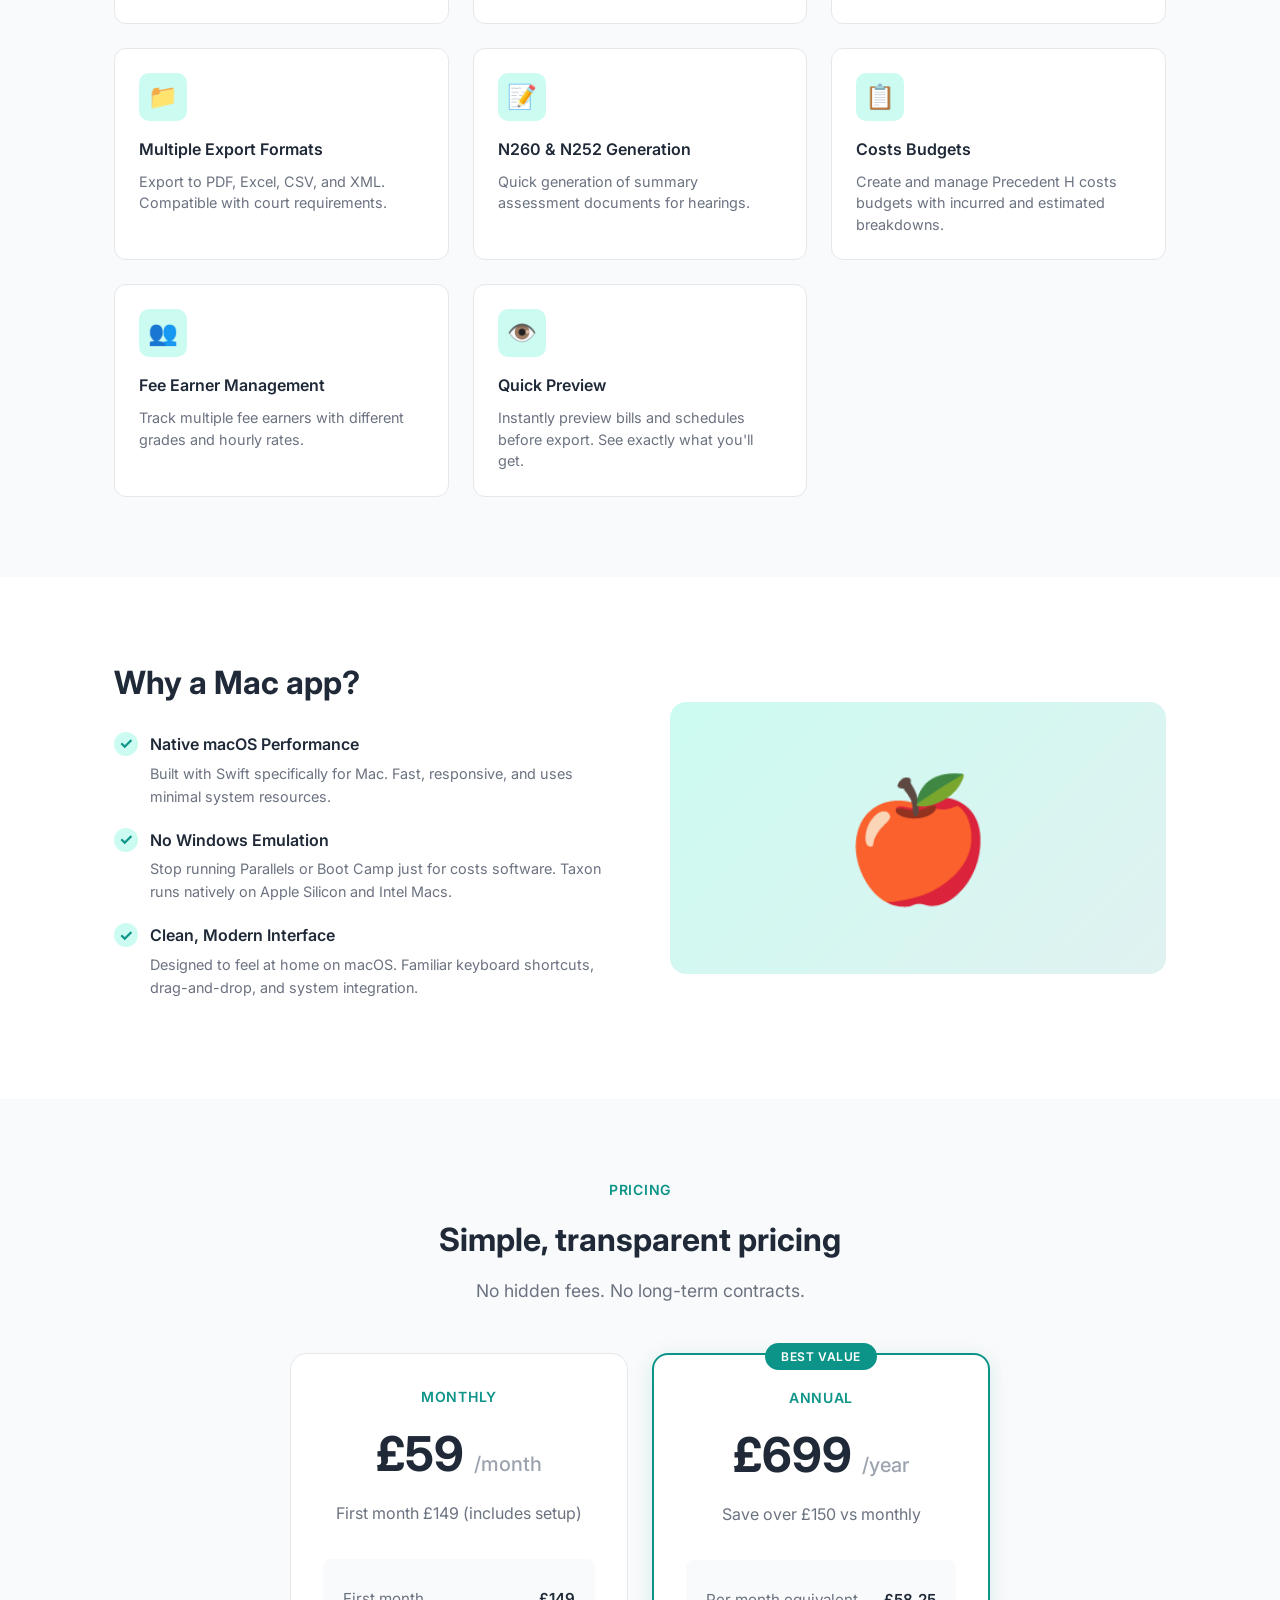
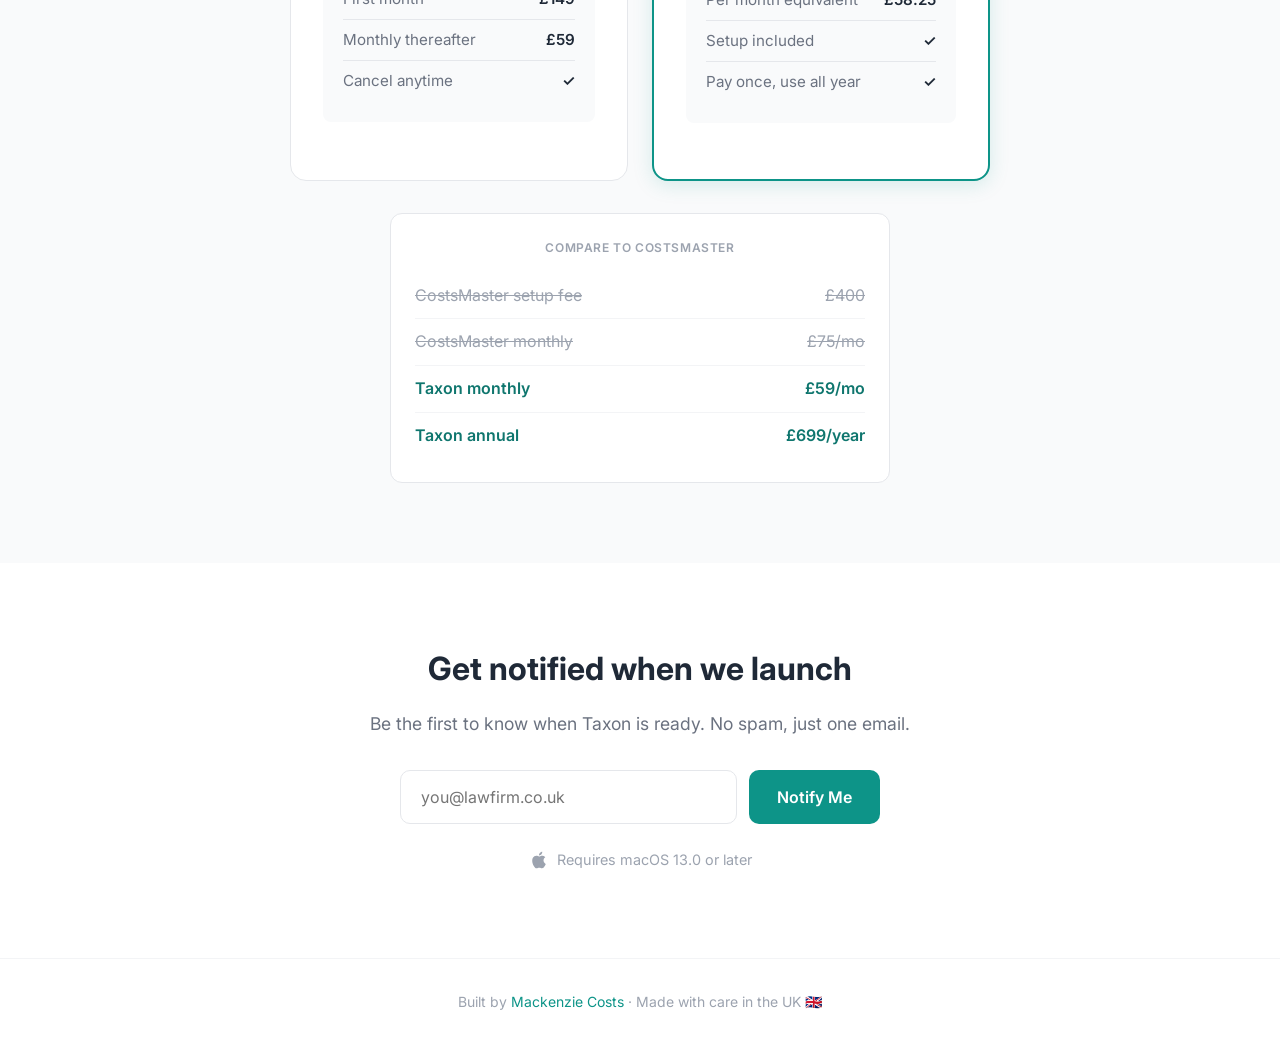
==== commit d717e038: "Update pricing: £149 first month, £59/mo thereafter, or £699/year annual" ====
--- a/index.html
+++ b/index.html
@@ -548,13 +548,59 @@
             background: var(--gray-50);
         }
         
+        .pricing-grid-two {
+            display: grid;
+            grid-template-columns: repeat(2, 1fr);
+            gap: 24px;
+            max-width: 700px;
+            margin: 0 auto 32px;
+        }
+        
         .pricing-box {
+            background: white;
+            border: 1px solid var(--gray-200);
+            border-radius: 16px;
+            padding: 32px;
+            text-align: center;
+            position: relative;
+        }
+        
+        .pricing-box.featured {
+            border: 2px solid var(--teal);
+            box-shadow: 0 4px 20px rgba(13, 148, 136, 0.15);
+        }
+        
+        .pricing-badge {
+            position: absolute;
+            top: -12px;
+            left: 50%;
+            transform: translateX(-50%);
+            background: var(--teal);
+            color: white;
+            padding: 4px 16px;
+            border-radius: 20px;
+            font-size: 0.75rem;
+            font-weight: 600;
+            text-transform: uppercase;
+            letter-spacing: 0.05em;
+        }
+        
+        .pricing-comparison-box {
             max-width: 500px;
             margin: 0 auto;
             background: white;
-            border: 2px solid var(--teal);
-            border-radius: 16px;
-            padding: 40px;
+            border: 1px solid var(--gray-200);
+            border-radius: 12px;
+            padding: 24px;
+        }
+        
+        .pricing-comparison-box h4 {
+            font-size: 0.75rem;
+            font-weight: 600;
+            color: var(--gray-500);
+            text-transform: uppercase;
+            letter-spacing: 0.05em;
+            margin-bottom: 16px;
             text-align: center;
         }
         
@@ -804,6 +850,10 @@
             
             .stat-card {
                 min-width: calc(50% - 6px);
+            }
+            
+            .pricing-grid-two {
+                grid-template-columns: 1fr;
             }
         }
     </style>
@@ -1042,44 +1092,68 @@
                 <h2 class="section-title">Simple, transparent pricing</h2>
                 <p class="section-subtitle">No hidden fees. No long-term contracts.</p>
             </div>
-            <div class="pricing-box">
-                <div class="pricing-header">
-                    <div class="pricing-label">Get Started</div>
-                    <div class="pricing-price">£99 <span>first month</span></div>
-                    <p class="pricing-note">Then just £49.99/month</p>
-                </div>
-                <div class="pricing-details">
-                    <div class="pricing-detail-row">
-                        <span>First month (includes setup)</span>
-                        <span>£99</span>
+            <div class="pricing-grid-two">
+                <div class="pricing-box">
+                    <div class="pricing-header">
+                        <div class="pricing-label">Monthly</div>
+                        <div class="pricing-price">£59 <span>/month</span></div>
+                        <p class="pricing-note">First month £149 (includes setup)</p>
                     </div>
-                    <div class="pricing-detail-row">
-                        <span>Monthly thereafter</span>
-                        <span>£49.99</span>
+                    <div class="pricing-details">
+                        <div class="pricing-detail-row">
+                            <span>First month</span>
+                            <span>£149</span>
+                        </div>
+                        <div class="pricing-detail-row">
+                            <span>Monthly thereafter</span>
+                            <span>£59</span>
+                        </div>
+                        <div class="pricing-detail-row">
+                            <span>Cancel anytime</span>
+                            <span>✓</span>
+                        </div>
                     </div>
-                    <div class="pricing-detail-row">
-                        <span>Long-term contract</span>
-                        <span>None</span>
+                </div>
+                <div class="pricing-box featured">
+                    <div class="pricing-badge">Best Value</div>
+                    <div class="pricing-header">
+                        <div class="pricing-label">Annual</div>
+                        <div class="pricing-price">£699 <span>/year</span></div>
+                        <p class="pricing-note">Save over £150 vs monthly</p>
                     </div>
-                </div>
-                <div class="pricing-comparison">
-                    <h4>Compare to CostsMaster</h4>
-                    <div class="comparison-row bad">
-                        <span>CostsMaster setup fee</span>
-                        <span>£400</span>
+                    <div class="pricing-details">
+                        <div class="pricing-detail-row">
+                            <span>Per month equivalent</span>
+                            <span>£58.25</span>
+                        </div>
+                        <div class="pricing-detail-row">
+                            <span>Setup included</span>
+                            <span>✓</span>
+                        </div>
+                        <div class="pricing-detail-row">
+                            <span>Pay once, use all year</span>
+                            <span>✓</span>
+                        </div>
                     </div>
-                    <div class="comparison-row bad">
-                        <span>CostsMaster monthly</span>
-                        <span>£75/mo</span>
-                    </div>
-                    <div class="comparison-row good">
-                        <span>Taxon first month</span>
-                        <span>£99</span>
-                    </div>
-                    <div class="comparison-row good">
-                        <span>Taxon monthly</span>
-                        <span>£49.99/mo</span>
-                    </div>
+                </div>
+            </div>
+            <div class="pricing-comparison-box">
+                <h4>Compare to CostsMaster</h4>
+                <div class="comparison-row bad">
+                    <span>CostsMaster setup fee</span>
+                    <span>£400</span>
+                </div>
+                <div class="comparison-row bad">
+                    <span>CostsMaster monthly</span>
+                    <span>£75/mo</span>
+                </div>
+                <div class="comparison-row good">
+                    <span>Taxon monthly</span>
+                    <span>£59/mo</span>
+                </div>
+                <div class="comparison-row good">
+                    <span>Taxon annual</span>
+                    <span>£699/year</span>
                 </div>
             </div>
         </div>
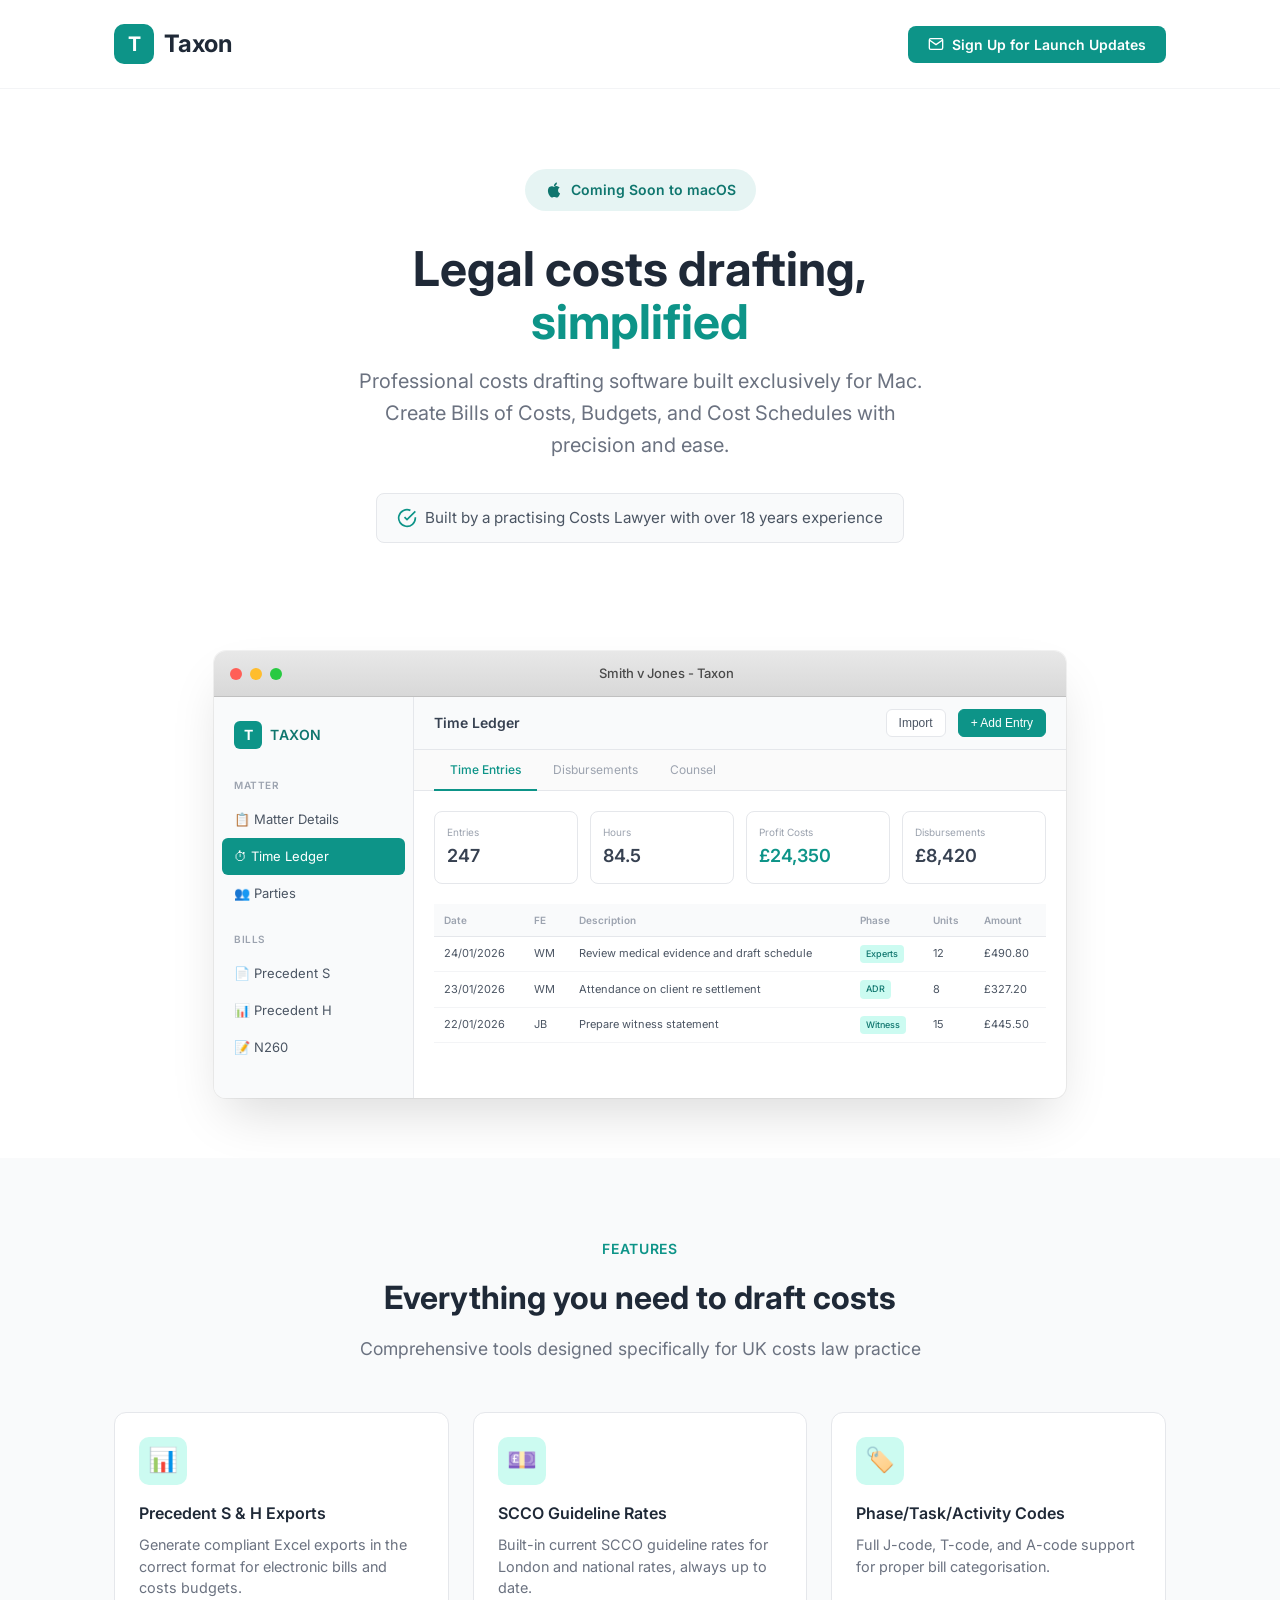
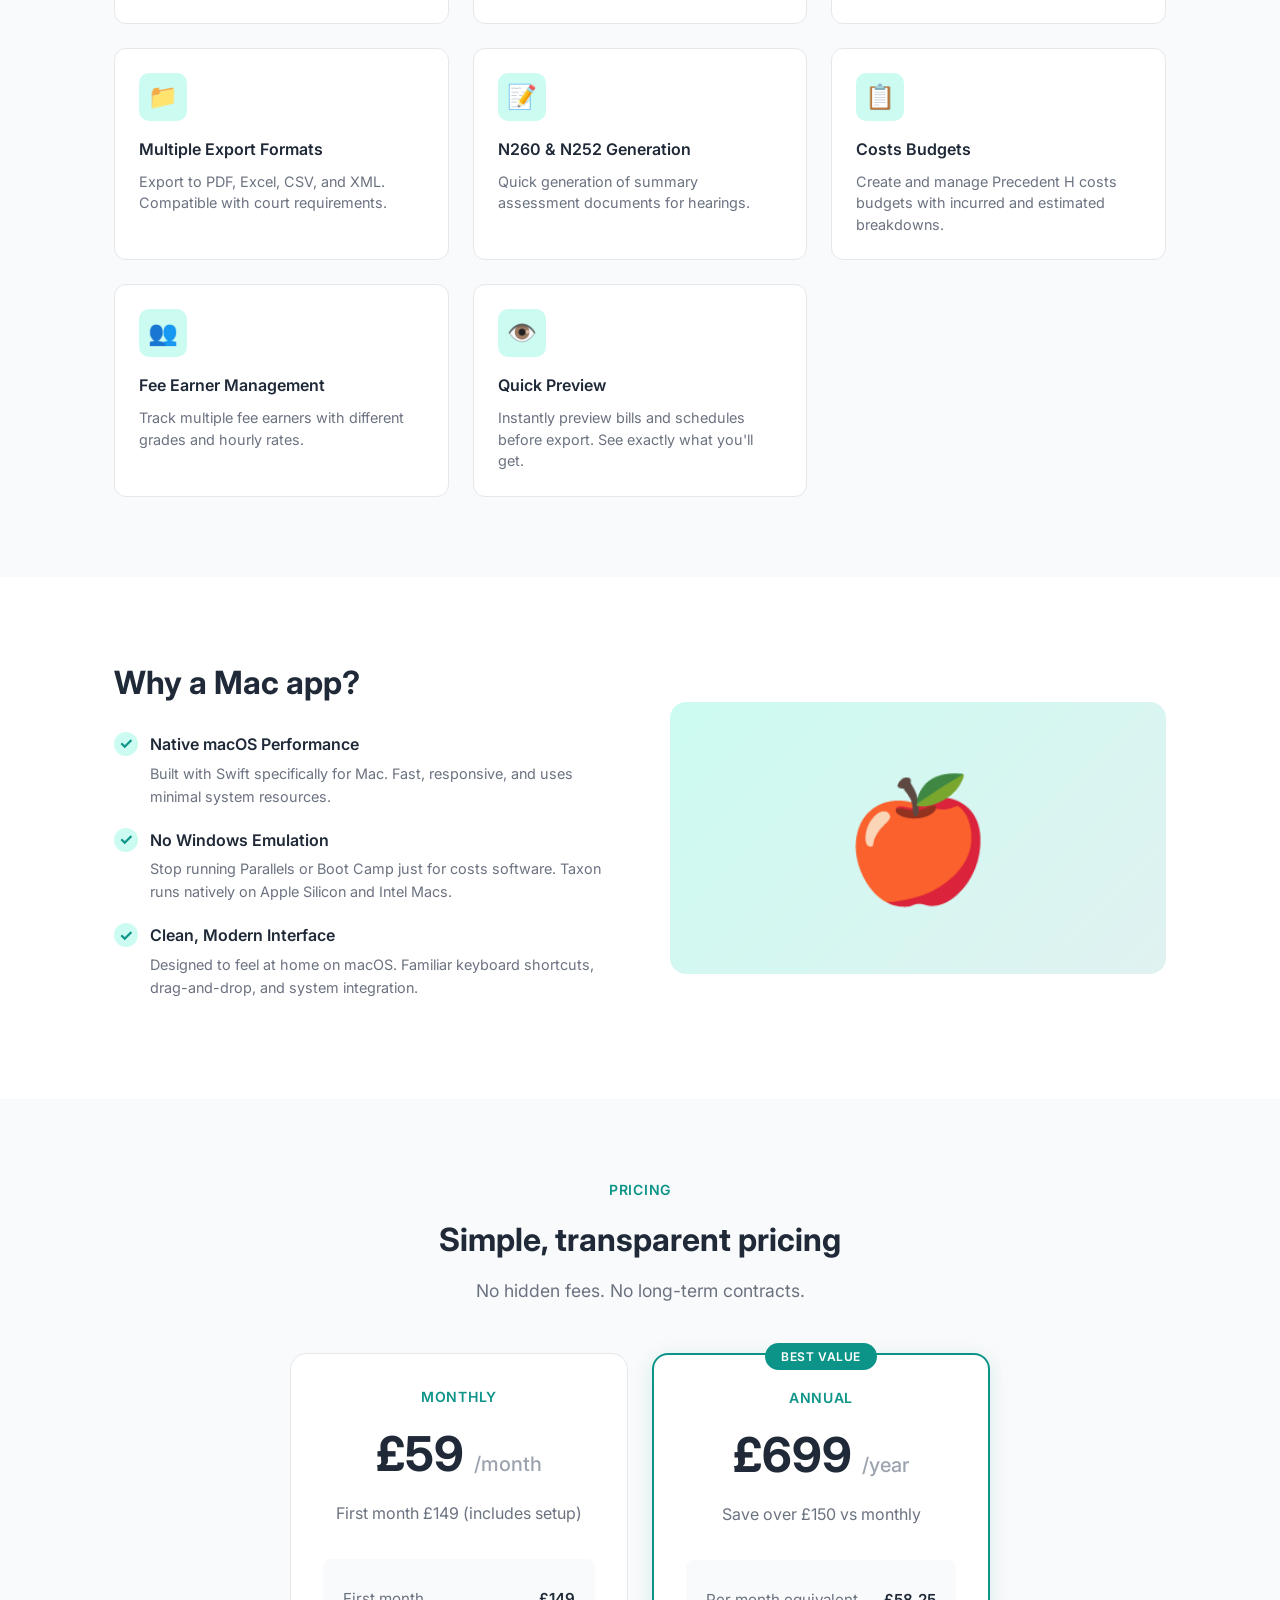
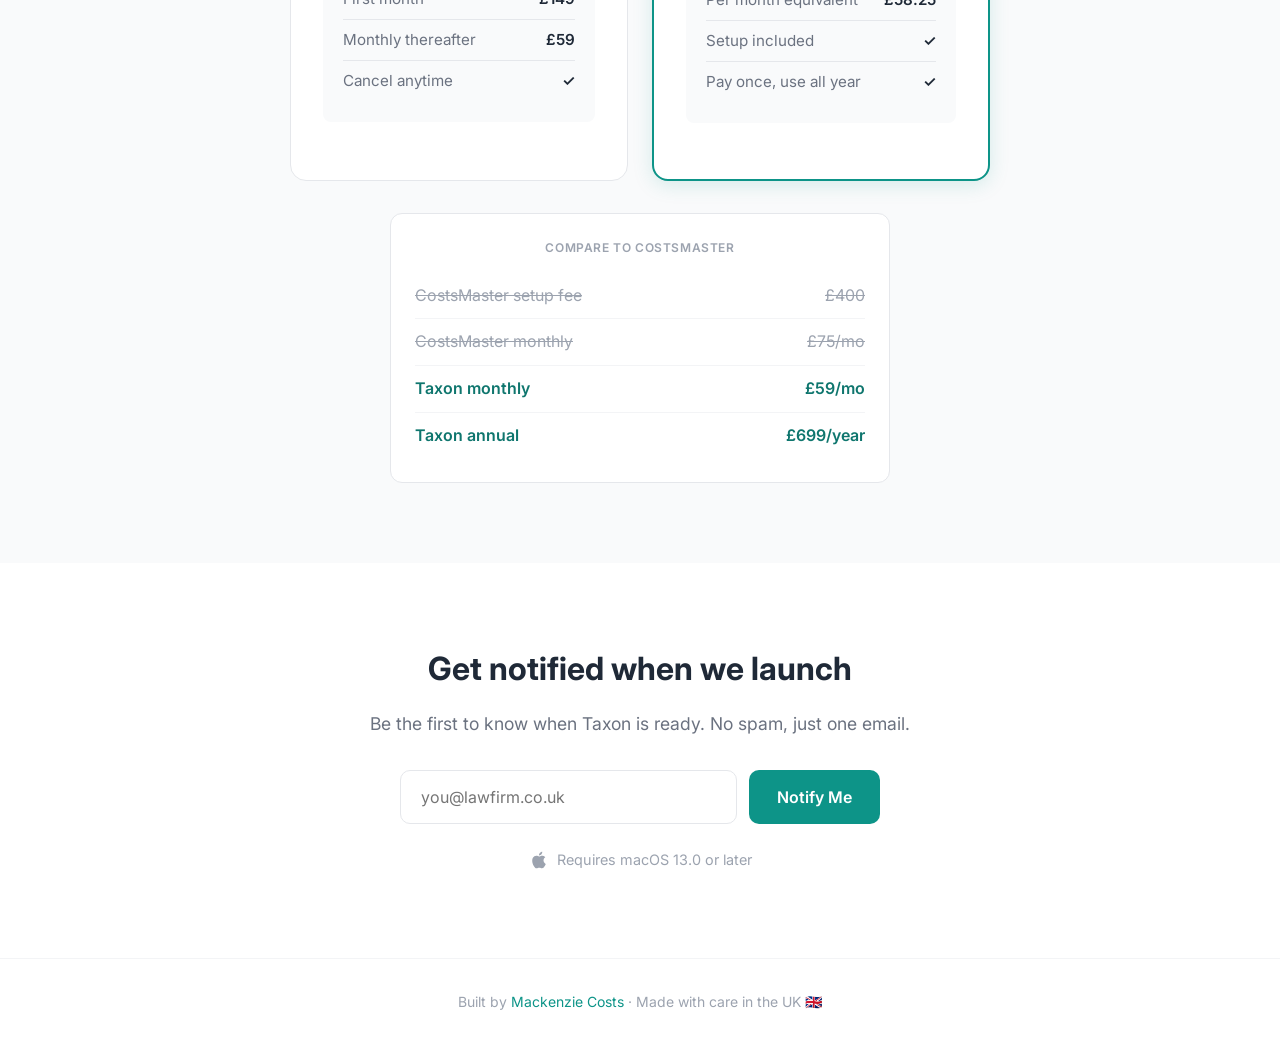
==== commit e087749f: "Add 'Sign Up for Launch Updates' button in header with email dropdown - Button in header that opens " ====
--- a/index.html
+++ b/index.html
@@ -65,11 +65,133 @@
             border-bottom: 1px solid var(--gray-100);
         }
         
+        .header-inner {
+            display: flex;
+            align-items: center;
+            justify-content: space-between;
+        }
+        
         .logo {
             display: flex;
             align-items: center;
             gap: 10px;
             text-decoration: none;
+        }
+        
+        .header-cta {
+            position: relative;
+        }
+        
+        .header-cta-btn {
+            display: inline-flex;
+            align-items: center;
+            gap: 8px;
+            padding: 10px 20px;
+            background: var(--teal);
+            color: white;
+            border: none;
+            border-radius: 8px;
+            font-size: 0.875rem;
+            font-weight: 600;
+            font-family: inherit;
+            cursor: pointer;
+            transition: all 0.2s;
+        }
+        
+        .header-cta-btn:hover {
+            background: var(--teal-dark);
+            transform: translateY(-1px);
+            box-shadow: 0 4px 12px rgba(13, 148, 136, 0.3);
+        }
+        
+        .header-cta-btn svg {
+            width: 16px;
+            height: 16px;
+        }
+        
+        .header-dropdown {
+            display: none;
+            position: absolute;
+            top: calc(100% + 8px);
+            right: 0;
+            background: white;
+            border: 1px solid var(--gray-200);
+            border-radius: 12px;
+            padding: 20px;
+            box-shadow: 0 10px 40px rgba(0, 0, 0, 0.12);
+            width: 320px;
+            z-index: 100;
+            animation: dropdownFade 0.2s ease;
+        }
+        
+        .header-dropdown.show {
+            display: block;
+        }
+        
+        @keyframes dropdownFade {
+            from { opacity: 0; transform: translateY(-8px); }
+            to { opacity: 1; transform: translateY(0); }
+        }
+        
+        .header-dropdown h4 {
+            font-size: 0.95rem;
+            font-weight: 600;
+            color: var(--gray-900);
+            margin-bottom: 4px;
+        }
+        
+        .header-dropdown p {
+            font-size: 0.8rem;
+            color: var(--gray-500);
+            margin-bottom: 12px;
+        }
+        
+        .header-dropdown-form {
+            display: flex;
+            gap: 8px;
+        }
+        
+        .header-dropdown-form input[type="email"] {
+            flex: 1;
+            padding: 10px 14px;
+            border: 1px solid var(--gray-200);
+            border-radius: 8px;
+            font-size: 0.875rem;
+            font-family: inherit;
+            transition: border-color 0.2s, box-shadow 0.2s;
+        }
+        
+        .header-dropdown-form input[type="email"]:focus {
+            outline: none;
+            border-color: var(--teal);
+            box-shadow: 0 0 0 3px rgba(13, 148, 136, 0.1);
+        }
+        
+        .header-dropdown-form button {
+            padding: 10px 16px;
+            background: var(--teal);
+            color: white;
+            border: none;
+            border-radius: 8px;
+            font-size: 0.875rem;
+            font-weight: 600;
+            font-family: inherit;
+            cursor: pointer;
+            transition: background 0.2s;
+            white-space: nowrap;
+        }
+        
+        .header-dropdown-form button:hover {
+            background: var(--teal-dark);
+        }
+        
+        .header-dropdown .success-msg {
+            display: none;
+            text-align: center;
+            color: var(--teal-dark);
+            font-weight: 500;
+            font-size: 0.875rem;
+            padding: 8px 0;
         }
         
         .logo-icon {
@@ -861,10 +983,29 @@
 <body>
     <header>
         <div class="container">
-            <a href="#" class="logo">
-                <div class="logo-icon">T</div>
-                <span class="logo-text">Taxon</span>
-            </a>
+            <div class="header-inner">
+                <a href="#" class="logo">
+                    <div class="logo-icon">T</div>
+                    <span class="logo-text">Taxon</span>
+                </a>
+                <div class="header-cta">
+                    <button class="header-cta-btn" onclick="toggleDropdown()" id="header-cta-btn">
+                        <svg viewBox="0 0 24 24" fill="none" stroke="currentColor" stroke-width="2"><path d="M4 4h16c1.1 0 2 .9 2 2v12c0 1.1-.9 2-2 2H4c-1.1 0-2-.9-2-2V6c0-1.1.9-2 2-2z"/><polyline points="22,6 12,13 2,6"/></svg>
+                        Sign Up for Launch Updates
+                    </button>
+                    <div class="header-dropdown" id="header-dropdown">
+                        <h4>Get notified when we go live</h4>
+                        <p>We'll send you one email when Taxon is ready. No spam.</p>
+                        <form class="header-dropdown-form" id="header-signup-form" action="https://formspree.io/f/mlgjkoaz" method="POST">
+                            <input type="email" name="email" placeholder="you@lawfirm.co.uk" required>
+                            <button type="submit">Submit</button>
+                        </form>
+                        <div class="success-msg" id="header-success-msg">
+                            ✓ You're on the list!
+                        </div>
+                    </div>
+                </div>
+            </div>
         </div>
     </header>
     
@@ -1185,6 +1326,7 @@
     </footer>
     
     <script>
+        // Bottom signup form
         const form = document.getElementById('signup-form');
         const successMessage = document.getElementById('success-message');
         
@@ -1208,6 +1350,46 @@
                 successMessage.style.display = 'block';
             }
         });
+
+        // Header dropdown toggle
+        function toggleDropdown() {
+            const dropdown = document.getElementById('header-dropdown');
+            dropdown.classList.toggle('show');
+        }
+
+        // Close dropdown when clicking outside
+        document.addEventListener('click', (e) => {
+            const dropdown = document.getElementById('header-dropdown');
+            const btn = document.getElementById('header-cta-btn');
+            if (!dropdown.contains(e.target) && !btn.contains(e.target)) {
+                dropdown.classList.remove('show');
+            }
+        });
+
+        // Header signup form
+        const headerForm = document.getElementById('header-signup-form');
+        const headerSuccess = document.getElementById('header-success-msg');
+        
+        headerForm.addEventListener('submit', async (e) => {
+            e.preventDefault();
+            const formData = new FormData(headerForm);
+            
+            try {
+                const response = await fetch(headerForm.action, {
+                    method: 'POST',
+                    body: formData,
+                    headers: { 'Accept': 'application/json' }
+                });
+                
+                if (response.ok) {
+                    headerForm.style.display = 'none';
+                    headerSuccess.style.display = 'block';
+                }
+            } catch (error) {
+                headerForm.style.display = 'none';
+                headerSuccess.style.display = 'block';
+            }
+        });
     </script>
 </body>
 </html>
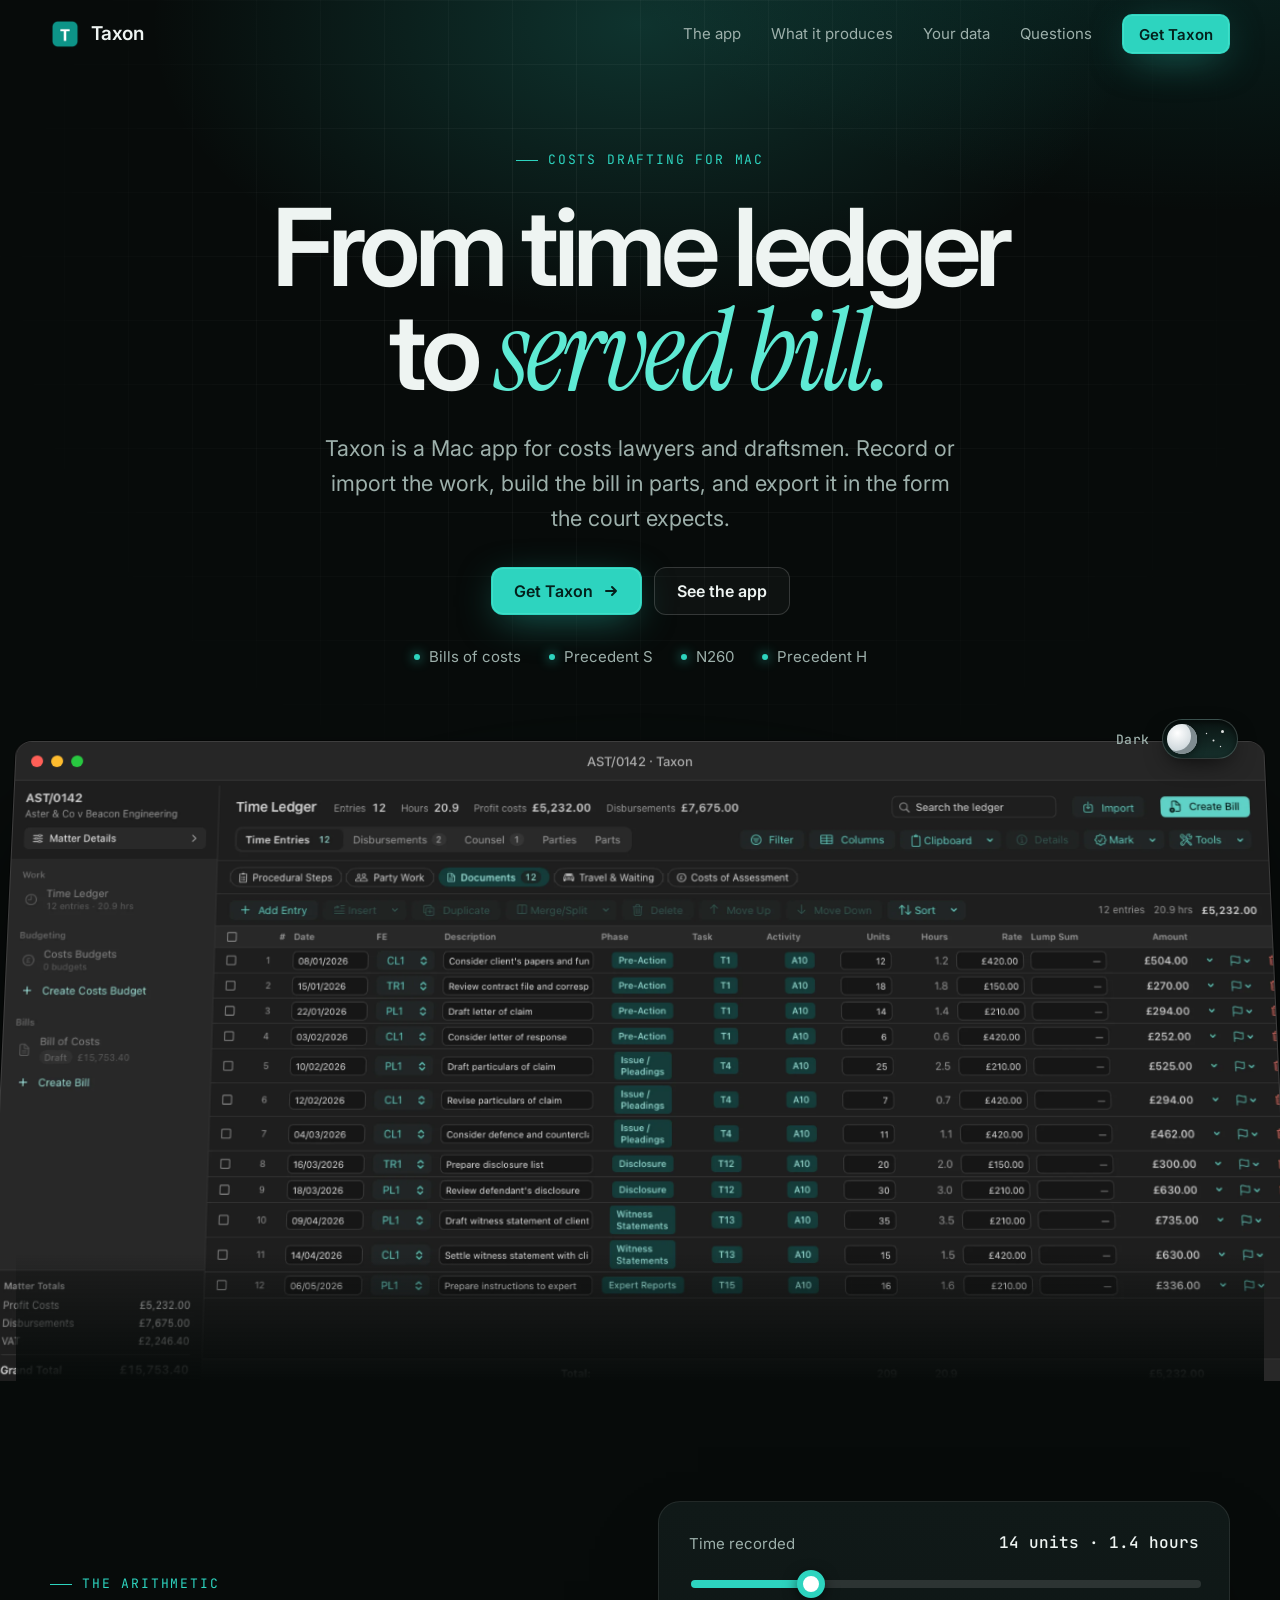
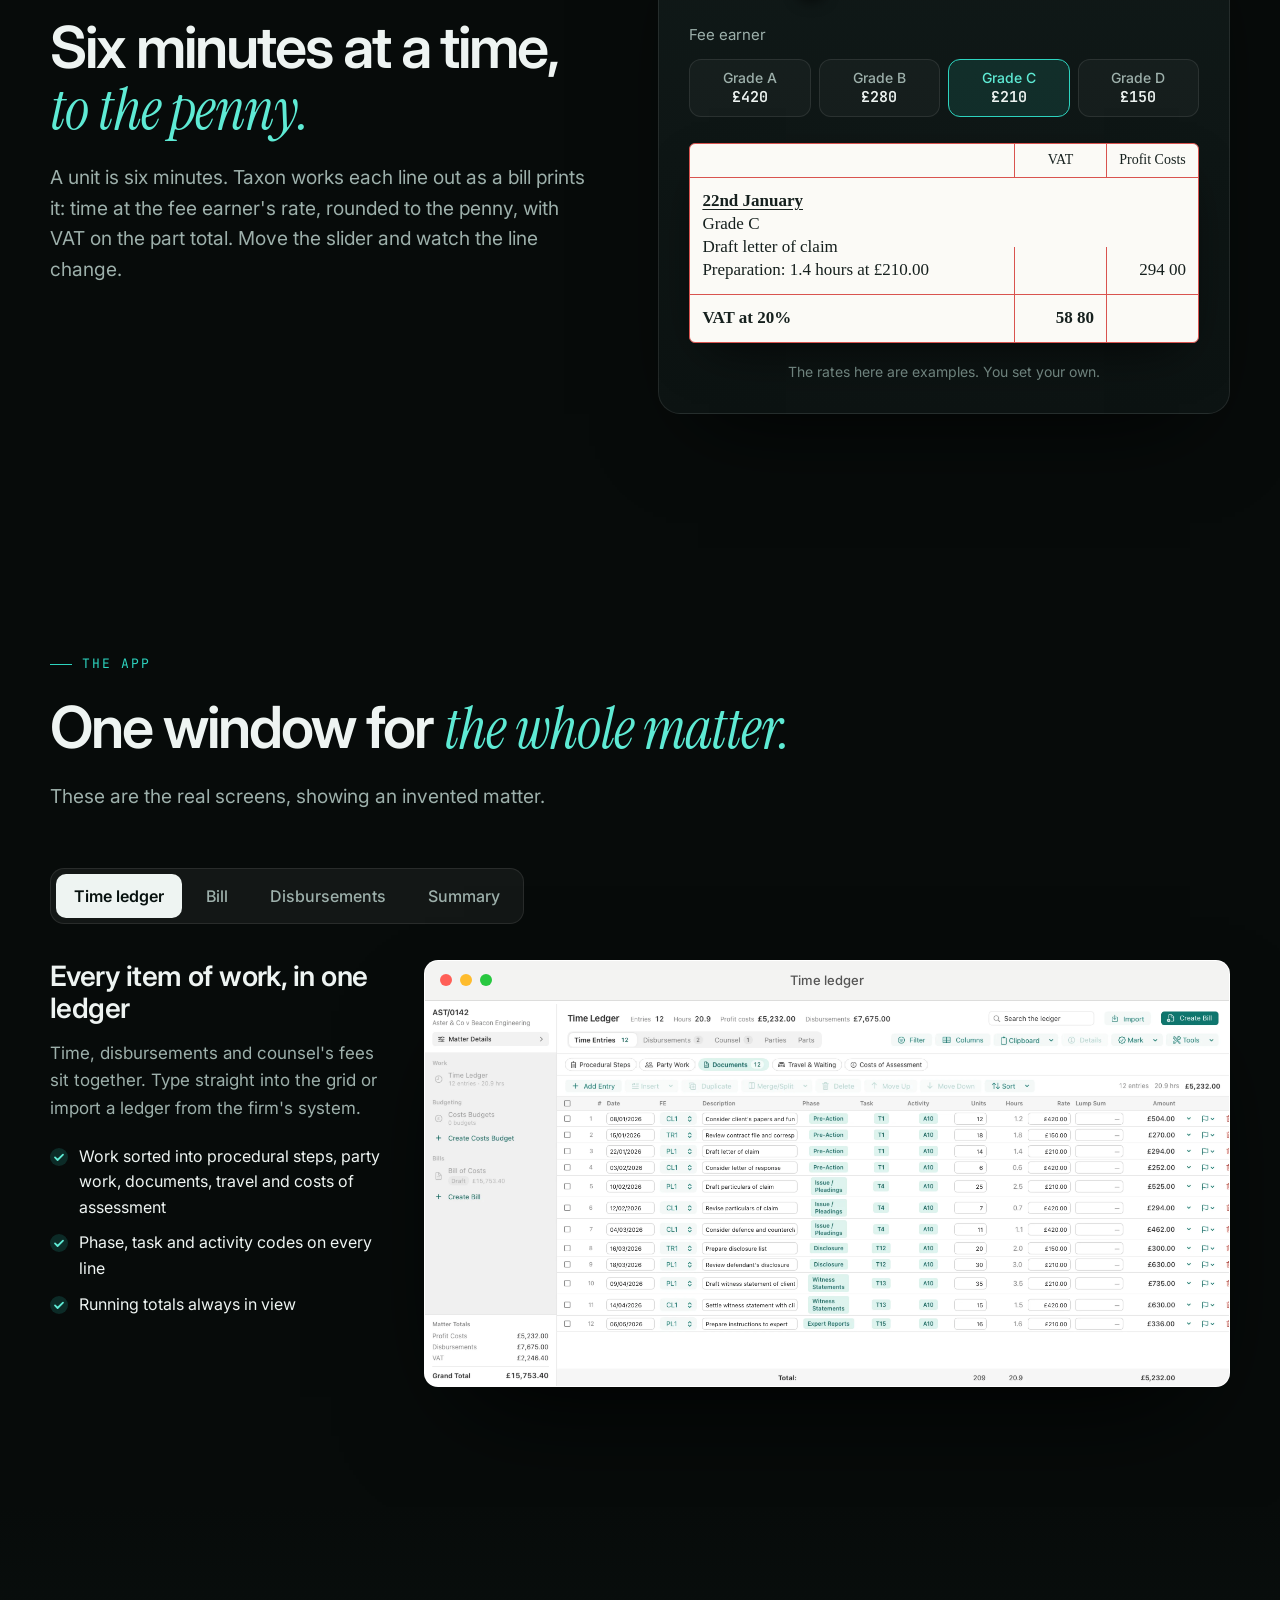
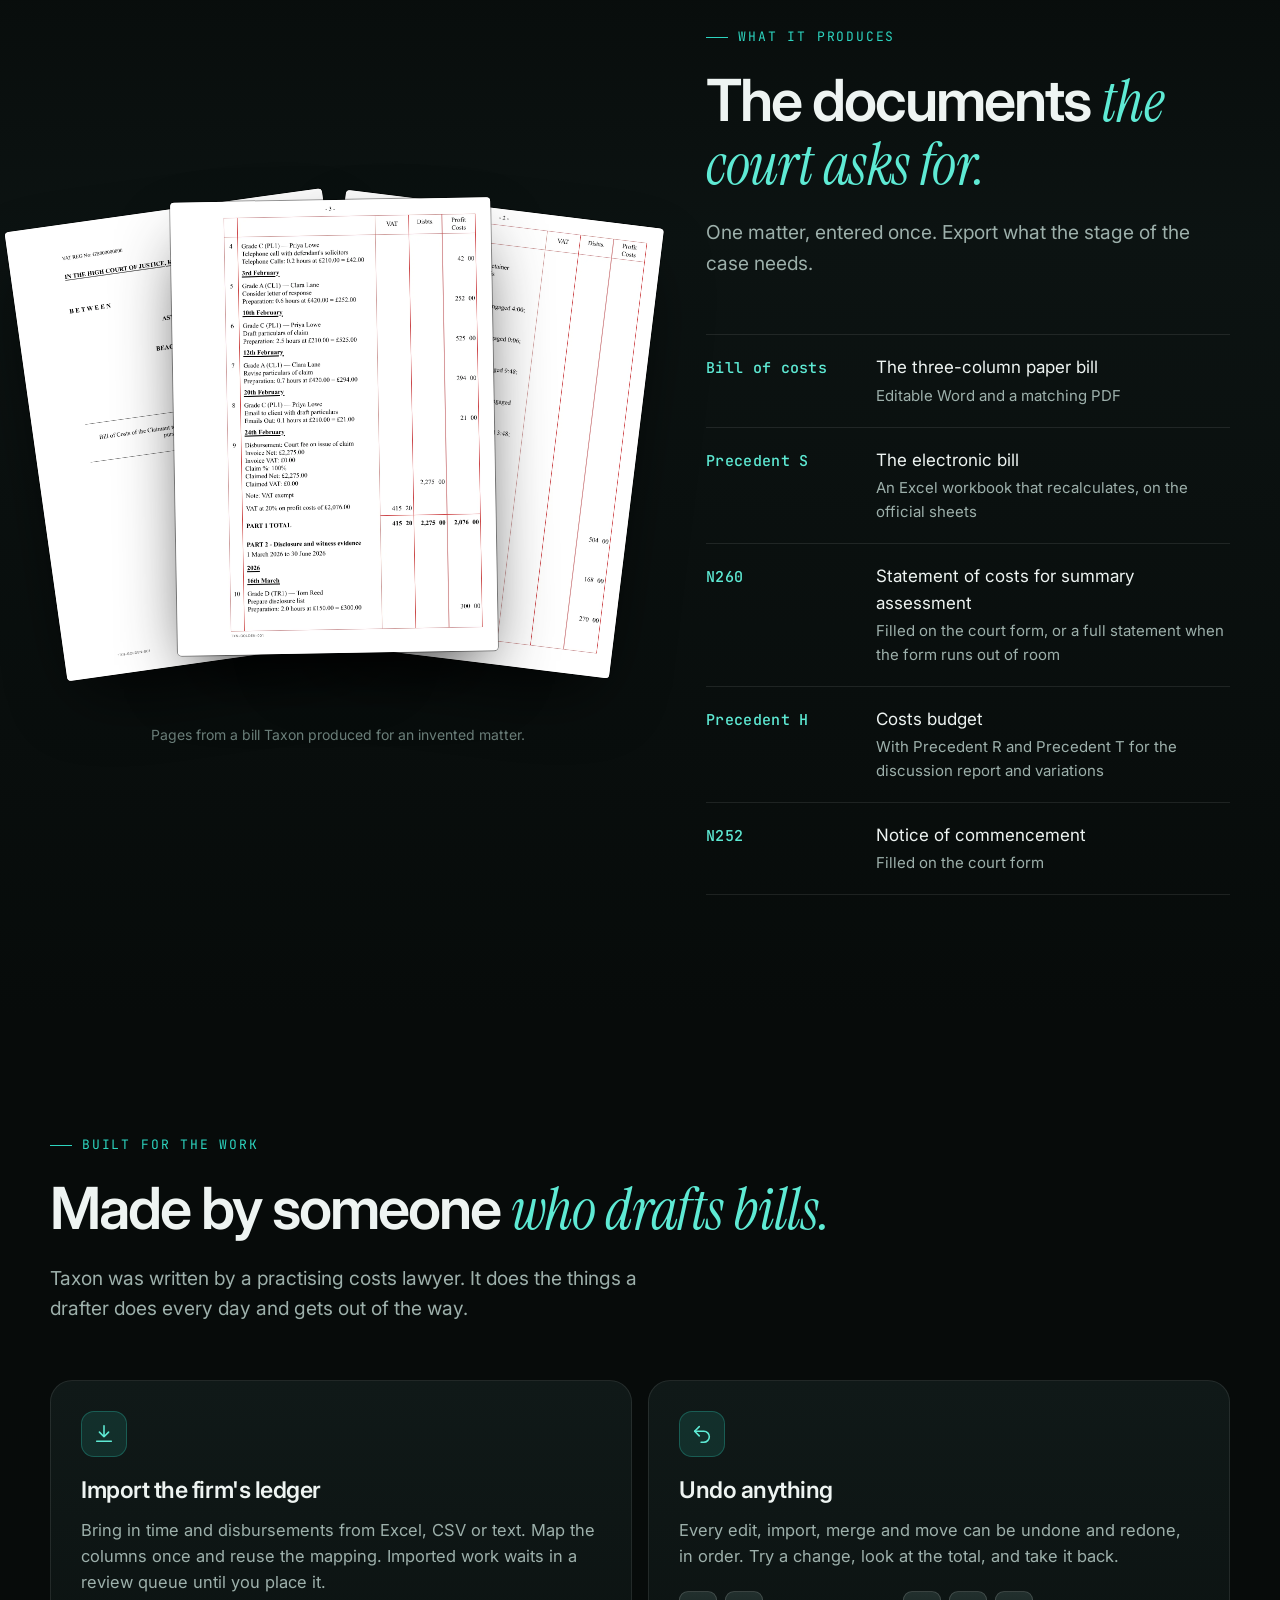
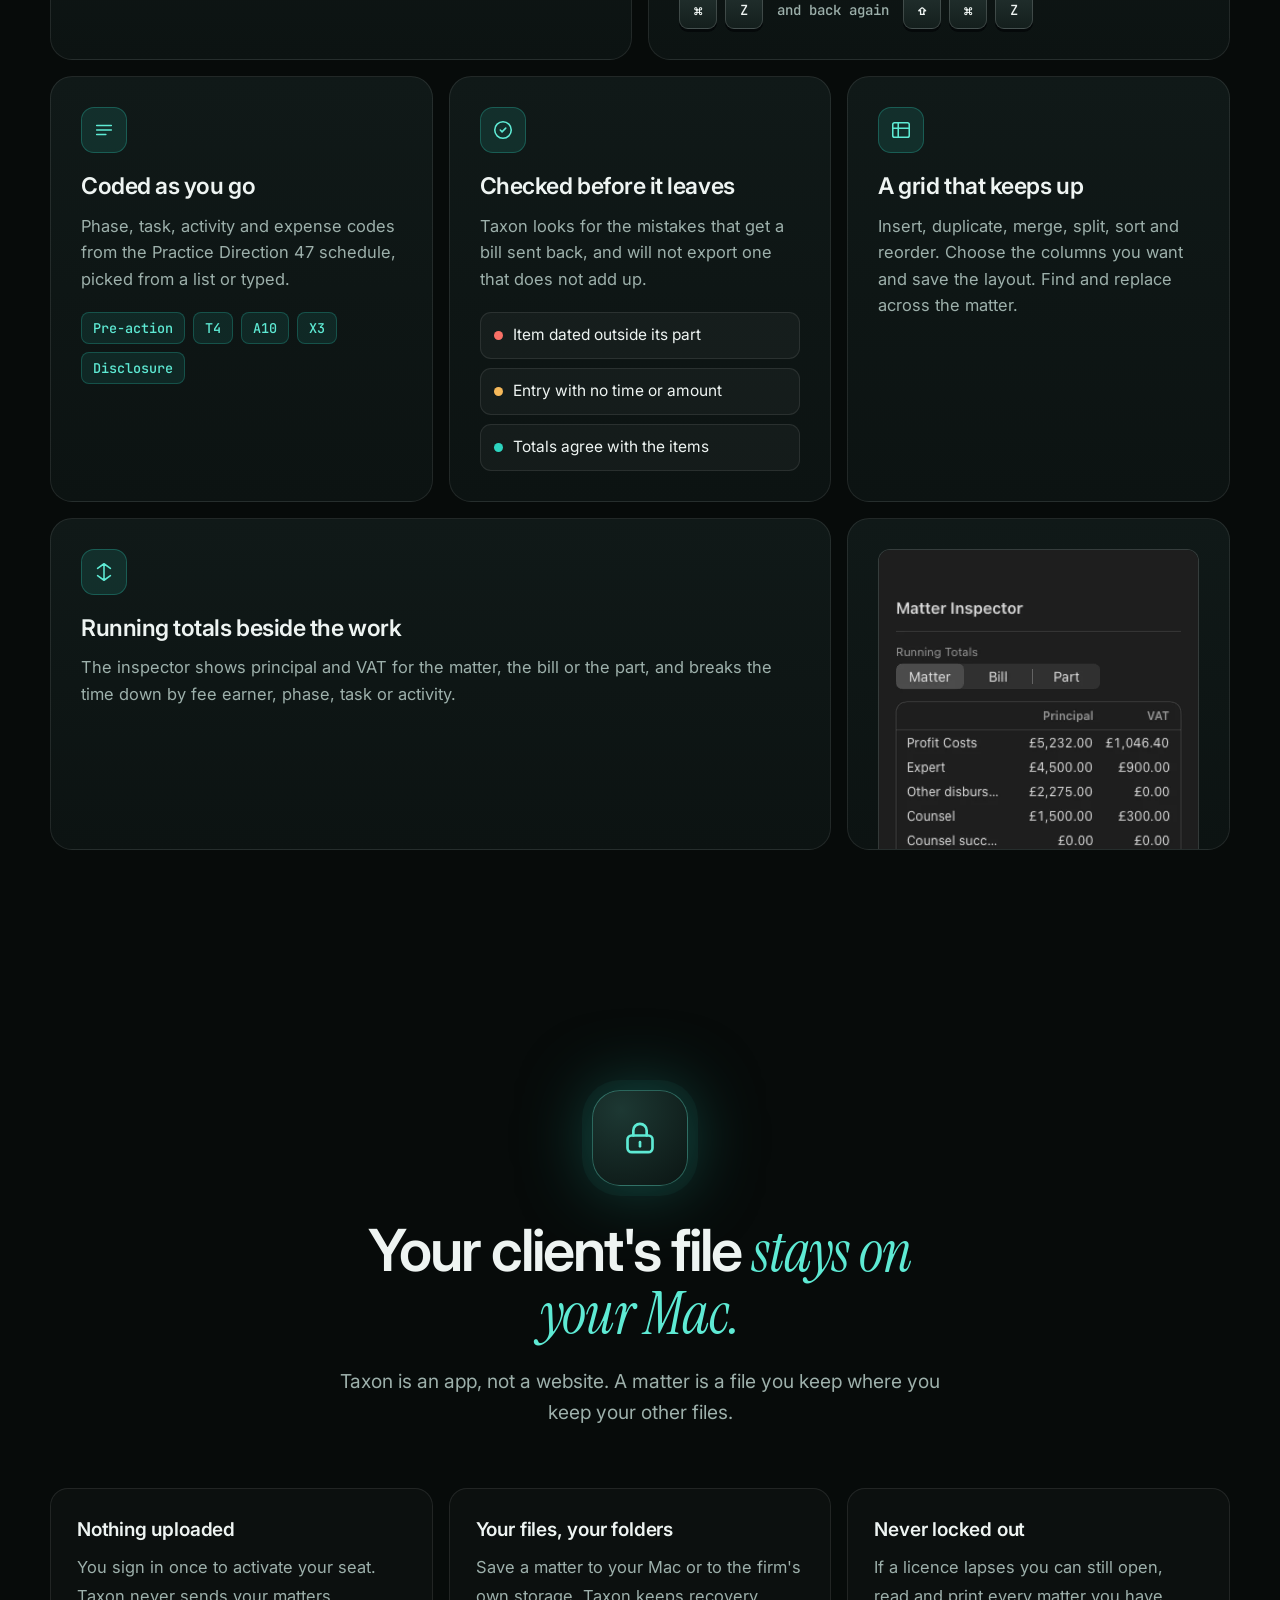
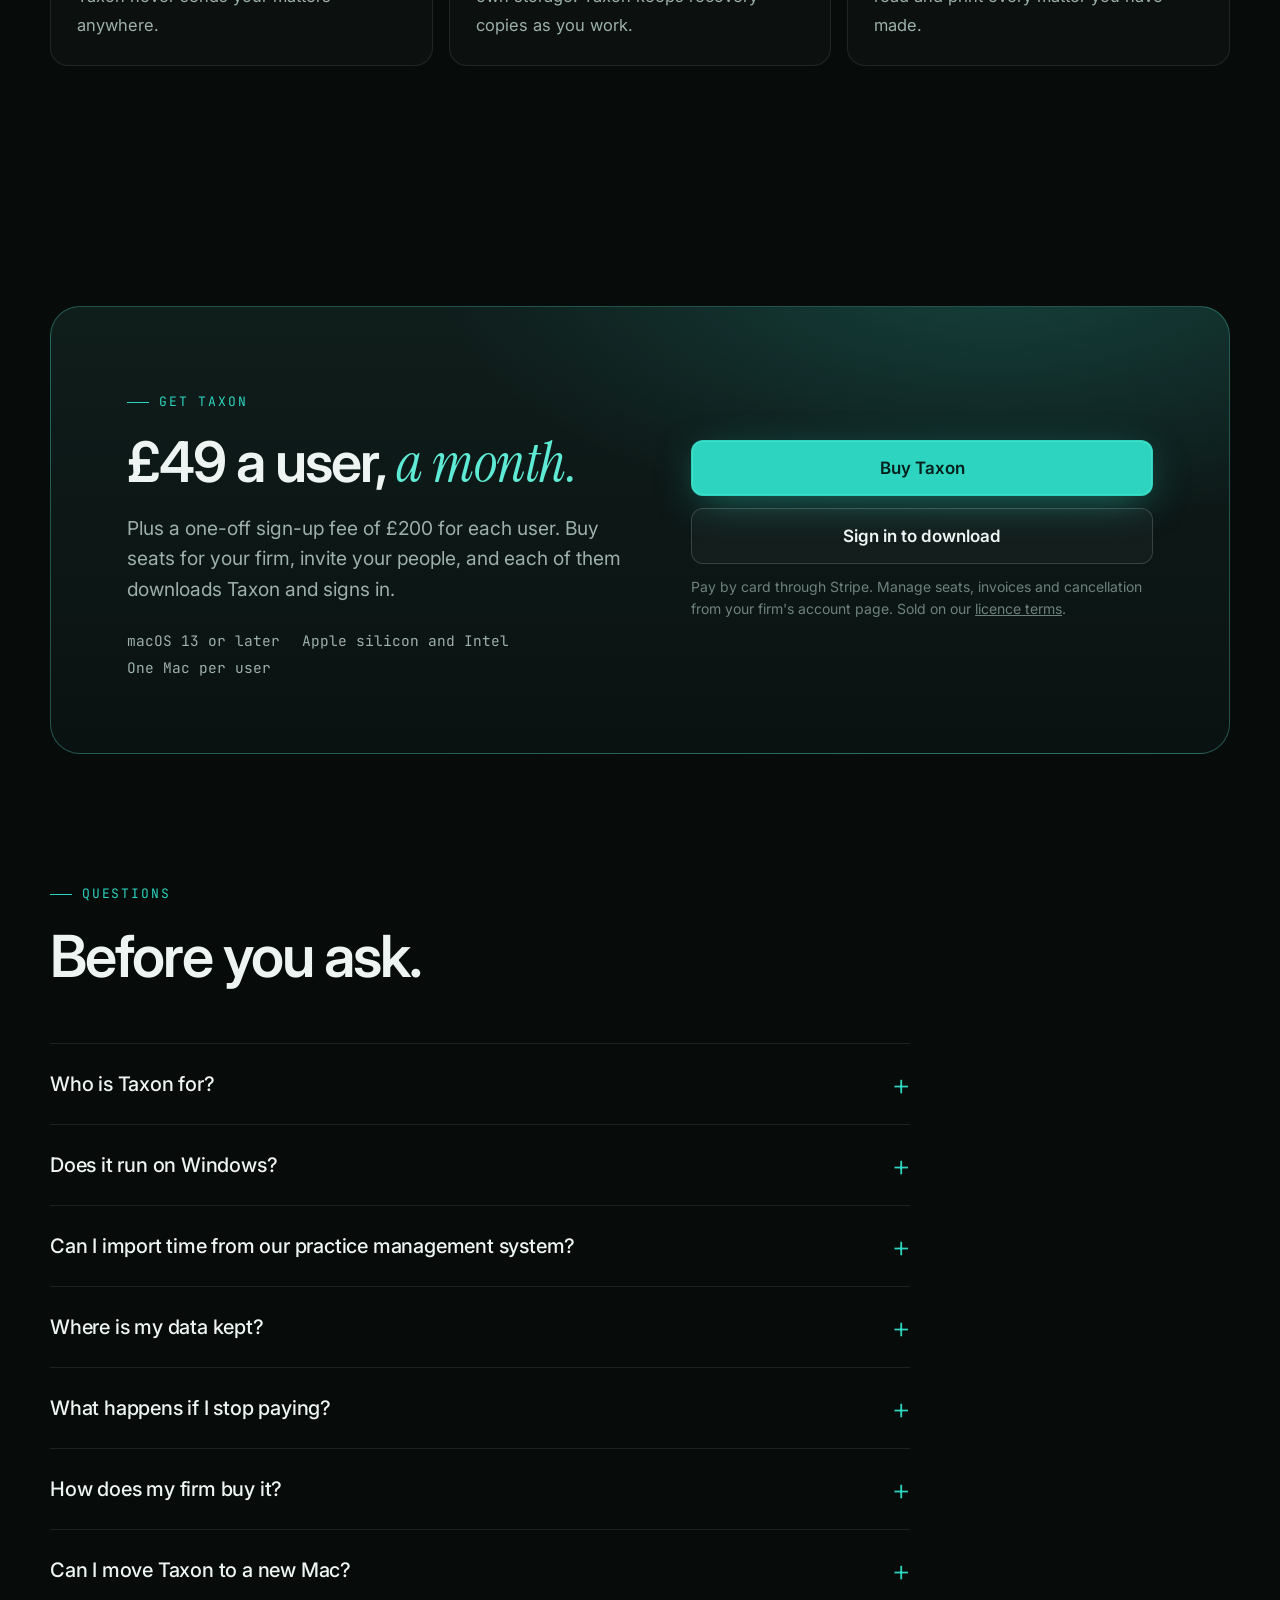
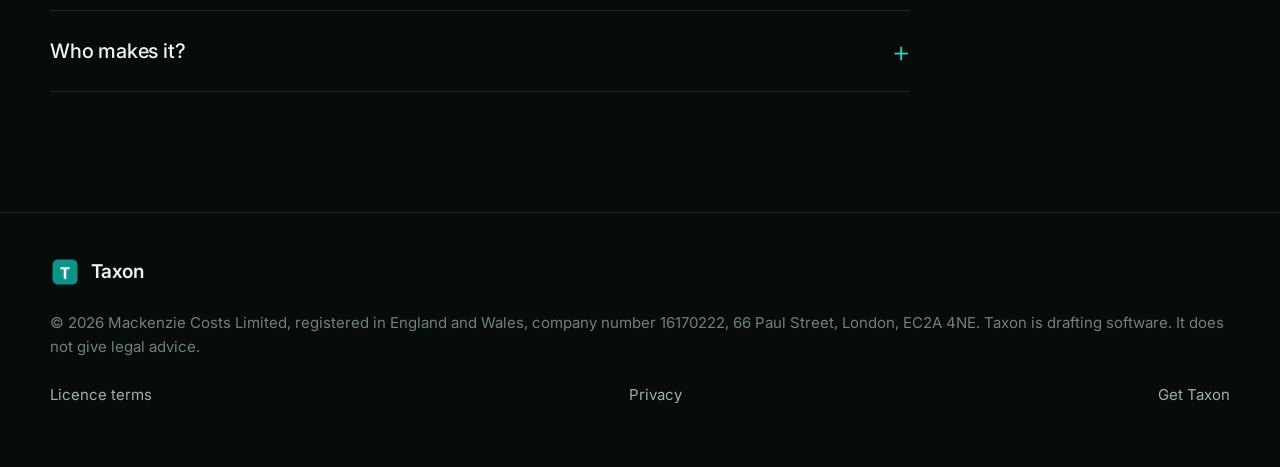
==== commit 8b477b92: "Taxon website Co-Authored-By: Claude Fable 5.2 <noreply@anthropic.com>" ====
--- a/index.html
+++ b/index.html
@@ -1,1395 +1,677 @@
 <!DOCTYPE html>
-<html lang="en">
+<html lang="en-GB">
 <head>
-    <!-- Google tag (gtag.js) -->
-    <script async src="https://www.googletagmanager.com/gtag/js?id=G-15M8SYQKVE"></script>
-    <script>
-      window.dataLayer = window.dataLayer || [];
-      function gtag(){dataLayer.push(arguments);}
-      gtag('js', new Date());
-      gtag('config', 'G-15M8SYQKVE');
-    </script>
-    <meta charset="UTF-8">
-    <meta name="viewport" content="width=device-width, initial-scale=1.0">
-    <title>Taxon - Legal Costs Drafting for Mac | Coming Soon</title>
-    <meta name="description" content="Professional legal costs drafting software for macOS. Bills of Costs, Precedent H, Precedent S, N260 and more. Built by a practising Costs Lawyer.">
-    <link rel="preconnect" href="https://fonts.googleapis.com">
-    <link rel="preconnect" href="https://fonts.gstatic.com" crossorigin>
-    <link href="https://fonts.googleapis.com/css2?family=Inter:wght@400;500;600;700&display=swap" rel="stylesheet">
-    <style>
-        :root {
-            --teal: #0D9488;
-            --teal-light: #14B8A6;
-            --teal-dark: #0F766E;
-            --teal-subtle: #ccfbf1;
-            --gray-900: #1F2937;
-            --gray-800: #374151;
-            --gray-700: #4B5563;
-            --gray-600: #6B7280;
-            --gray-500: #9CA3AF;
-            --gray-400: #9CA3AF;
-            --gray-200: #E5E7EB;
-            --gray-100: #F3F4F6;
-            --gray-50: #F9FAFB;
-            --white: #FFFFFF;
-        }
-        
-        * {
-            margin: 0;
-            padding: 0;
-            box-sizing: border-box;
-        }
-        
-        body {
-            font-family: 'Inter', -apple-system, BlinkMacSystemFont, sans-serif;
-            color: var(--gray-800);
-            line-height: 1.6;
-            background: var(--white);
-        }
-        
-        .container {
-            max-width: 1100px;
-            margin: 0 auto;
-            padding: 0 24px;
-        }
-        
-        .container-narrow {
-            max-width: 800px;
-            margin: 0 auto;
-            padding: 0 24px;
-        }
-        
-        /* Header */
-        header {
-            padding: 24px 0;
-            border-bottom: 1px solid var(--gray-100);
-        }
-        
-        .header-inner {
-            display: flex;
-            align-items: center;
-            justify-content: space-between;
-        }
-        
-        .logo {
-            display: flex;
-            align-items: center;
-            gap: 10px;
-            text-decoration: none;
-        }
-        
-        .header-cta {
-            position: relative;
-        }
-        
-        .header-cta-btn {
-            display: inline-flex;
-            align-items: center;
-            gap: 8px;
-            padding: 10px 20px;
-            background: var(--teal);
-            color: white;
-            border: none;
-            border-radius: 8px;
-            font-size: 0.875rem;
-            font-weight: 600;
-            font-family: inherit;
-            cursor: pointer;
-            transition: all 0.2s;
-        }
-        
-        .header-cta-btn:hover {
-            background: var(--teal-dark);
-            transform: translateY(-1px);
-            box-shadow: 0 4px 12px rgba(13, 148, 136, 0.3);
-        }
-        
-        .header-cta-btn svg {
-            width: 16px;
-            height: 16px;
-        }
-        
-        .header-dropdown {
-            display: none;
-            position: absolute;
-            top: calc(100% + 8px);
-            right: 0;
-            background: white;
-            border: 1px solid var(--gray-200);
-            border-radius: 12px;
-            padding: 20px;
-            box-shadow: 0 10px 40px rgba(0, 0, 0, 0.12);
-            width: 320px;
-            z-index: 100;
-            animation: dropdownFade 0.2s ease;
-        }
-        
-        .header-dropdown.show {
-            display: block;
-        }
-        
-        @keyframes dropdownFade {
-            from { opacity: 0; transform: translateY(-8px); }
-            to { opacity: 1; transform: translateY(0); }
-        }
-        
-        .header-dropdown h4 {
-            font-size: 0.95rem;
-            font-weight: 600;
-            color: var(--gray-900);
-            margin-bottom: 4px;
-        }
-        
-        .header-dropdown p {
-            font-size: 0.8rem;
-            color: var(--gray-500);
-            margin-bottom: 12px;
-        }
-        
-        .header-dropdown-form {
-            display: flex;
-            gap: 8px;
-        }
-        
-        .header-dropdown-form input[type="email"] {
-            flex: 1;
-            padding: 10px 14px;
-            border: 1px solid var(--gray-200);
-            border-radius: 8px;
-            font-size: 0.875rem;
-            font-family: inherit;
-            transition: border-color 0.2s, box-shadow 0.2s;
-        }
-        
-        .header-dropdown-form input[type="email"]:focus {
-            outline: none;
-            border-color: var(--teal);
-            box-shadow: 0 0 0 3px rgba(13, 148, 136, 0.1);
-        }
-        
-        .header-dropdown-form button {
-            padding: 10px 16px;
-            background: var(--teal);
-            color: white;
-            border: none;
-            border-radius: 8px;
-            font-size: 0.875rem;
-            font-weight: 600;
-            font-family: inherit;
-            cursor: pointer;
-            transition: background 0.2s;
-            white-space: nowrap;
-        }
-        
-        .header-dropdown-form button:hover {
-            background: var(--teal-dark);
-        }
-        
-        .header-dropdown .success-msg {
-            display: none;
-            text-align: center;
-            color: var(--teal-dark);
-            font-weight: 500;
-            font-size: 0.875rem;
-            padding: 8px 0;
-        }
-        
-        .logo-icon {
-            width: 40px;
-            height: 40px;
-            background: var(--teal);
-            border-radius: 10px;
-            display: flex;
-            align-items: center;
-            justify-content: center;
-            color: white;
-            font-weight: 700;
-            font-size: 1.25rem;
-        }
-        
-        .logo-text {
-            font-size: 1.5rem;
-            font-weight: 700;
-            color: var(--gray-900);
-        }
-        
-        /* Hero Section */
-        .hero {
-            padding: 80px 0 60px;
-            text-align: center;
-        }
-        
-        .badge {
-            display: inline-flex;
-            align-items: center;
-            gap: 8px;
-            background: rgba(13, 148, 136, 0.1);
-            color: var(--teal-dark);
-            padding: 10px 20px;
-            border-radius: 100px;
-            font-size: 0.875rem;
-            font-weight: 600;
-            margin-bottom: 32px;
-        }
-        
-        .badge svg {
-            width: 18px;
-            height: 18px;
-        }
-        
-        h1 {
-            font-size: 3rem;
-            font-weight: 700;
-            color: var(--gray-900);
-            margin-bottom: 16px;
-            line-height: 1.1;
-        }
-        
-        h1 span {
-            color: var(--teal);
-        }
-        
-        .subtitle {
-            font-size: 1.25rem;
-            color: var(--gray-600);
-            margin-bottom: 32px;
-            max-width: 600px;
-            margin-left: auto;
-            margin-right: auto;
-        }
-        
-        .credibility {
-            display: inline-flex;
-            align-items: center;
-            gap: 8px;
-            background: var(--gray-50);
-            border: 1px solid var(--gray-200);
-            padding: 12px 20px;
-            border-radius: 8px;
-            font-size: 0.95rem;
-            color: var(--gray-700);
-            margin-bottom: 48px;
-        }
-        
-        .credibility svg {
-            width: 20px;
-            height: 20px;
-            color: var(--teal);
-        }
-        
-        /* App Preview */
-        .app-preview {
-            margin: 0 auto 60px;
-            max-width: 900px;
-        }
-        
-        .app-window {
-            background: var(--white);
-            border-radius: 12px;
-            box-shadow: 0 25px 50px -12px rgba(0, 0, 0, 0.15), 0 0 0 1px rgba(0,0,0,0.05);
-            overflow: hidden;
-        }
-        
-        .app-titlebar {
-            background: linear-gradient(to bottom, #e8e8e8, #d8d8d8);
-            padding: 12px 16px;
-            display: flex;
-            align-items: center;
-            border-bottom: 1px solid #c0c0c0;
-        }
-        
-        .window-buttons {
-            display: flex;
-            gap: 8px;
-        }
-        
-        .window-btn {
-            width: 12px;
-            height: 12px;
-            border-radius: 50%;
-        }
-        
-        .btn-close { background: #ff5f57; }
-        .btn-minimize { background: #ffbd2e; }
-        .btn-maximize { background: #28ca41; }
-        
-        .window-title {
-            flex: 1;
-            text-align: center;
-            font-size: 13px;
-            color: #4a4a4a;
-            font-weight: 500;
-        }
-        
-        .app-content {
-            display: flex;
-            min-height: 400px;
-        }
-        
-        .app-sidebar {
-            width: 200px;
-            background: var(--gray-50);
-            border-right: 1px solid var(--gray-200);
-            padding: 16px 8px;
-        }
-        
-        .sidebar-brand {
-            display: flex;
-            align-items: center;
-            gap: 8px;
-            padding: 8px 12px;
-            margin-bottom: 16px;
-        }
-        
-        .sidebar-brand-icon {
-            width: 28px;
-            height: 28px;
-            background: var(--teal);
-            border-radius: 6px;
-            display: flex;
-            align-items: center;
-            justify-content: center;
-            color: white;
-            font-weight: bold;
-            font-size: 14px;
-        }
-        
-        .sidebar-brand-text {
-            font-weight: 600;
-            color: var(--teal-dark);
-            font-size: 14px;
-            letter-spacing: 0.5px;
-        }
-        
-        .sidebar-section {
-            margin-bottom: 16px;
-        }
-        
-        .sidebar-section-title {
-            font-size: 10px;
-            font-weight: 600;
-            color: var(--gray-500);
-            text-transform: uppercase;
-            letter-spacing: 0.5px;
-            padding: 4px 12px;
-            margin-bottom: 4px;
-        }
-        
-        .sidebar-item {
-            display: flex;
-            align-items: center;
-            gap: 8px;
-            padding: 8px 12px;
-            border-radius: 6px;
-            font-size: 13px;
-            color: var(--gray-700);
-        }
-        
-        .sidebar-item.active {
-            background: var(--teal);
-            color: white;
-        }
-        
-        .app-main {
-            flex: 1;
-            display: flex;
-            flex-direction: column;
-        }
-        
-        .app-toolbar {
-            padding: 12px 20px;
-            border-bottom: 1px solid var(--gray-200);
-            display: flex;
-            align-items: center;
-            gap: 12px;
-            background: var(--gray-50);
-        }
-        
-        .toolbar-title {
-            font-weight: 600;
-            font-size: 14px;
-            color: var(--gray-800);
-        }
-        
-        .toolbar-spacer { flex: 1; }
-        
-        .toolbar-btn {
-            padding: 6px 12px;
-            border-radius: 6px;
-            font-size: 12px;
-            font-weight: 500;
-            border: 1px solid var(--gray-200);
-            background: white;
-            color: var(--gray-700);
-        }
-        
-        .toolbar-btn.primary {
-            background: var(--teal);
-            color: white;
-            border-color: var(--teal);
-        }
-        
-        .app-tabs {
-            display: flex;
-            border-bottom: 1px solid var(--gray-200);
-            padding: 0 20px;
-            background: #fafafa;
-        }
-        
-        .app-tab {
-            padding: 10px 16px;
-            font-size: 12px;
-            color: var(--gray-500);
-            border-bottom: 2px solid transparent;
-            margin-bottom: -1px;
-        }
-        
-        .app-tab.active {
-            color: var(--teal);
-            border-bottom-color: var(--teal);
-            font-weight: 500;
-        }
-        
-        .app-data {
-            padding: 20px;
-            flex: 1;
-        }
-        
-        .stats-row {
-            display: flex;
-            gap: 12px;
-            margin-bottom: 20px;
-        }
-        
-        .stat-card {
-            flex: 1;
-            background: white;
-            border: 1px solid var(--gray-200);
-            border-radius: 8px;
-            padding: 12px;
-        }
-        
-        .stat-label {
-            font-size: 10px;
-            color: var(--gray-500);
-            margin-bottom: 2px;
-        }
-        
-        .stat-value {
-            font-size: 18px;
-            font-weight: 600;
-            color: var(--gray-800);
-        }
-        
-        .stat-value.teal {
-            color: var(--teal);
-        }
-        
-        .data-table {
-            width: 100%;
-            border-collapse: collapse;
-            font-size: 11px;
-        }
-        
-        .data-table th {
-            text-align: left;
-            padding: 8px 10px;
-            background: var(--gray-50);
-            border-bottom: 1px solid var(--gray-200);
-            font-weight: 600;
-            color: var(--gray-500);
-            font-size: 10px;
-        }
-        
-        .data-table td {
-            padding: 8px 10px;
-            border-bottom: 1px solid var(--gray-100);
-            color: var(--gray-700);
-        }
-        
-        .phase-badge {
-            display: inline-block;
-            padding: 2px 6px;
-            background: var(--teal-subtle);
-            color: var(--teal-dark);
-            border-radius: 4px;
-            font-size: 9px;
-            font-weight: 500;
-        }
-        
-        /* Features Section */
-        .features-section {
-            padding: 80px 0;
-            background: var(--gray-50);
-        }
-        
-        .section-header {
-            text-align: center;
-            margin-bottom: 48px;
-        }
-        
-        .section-label {
-            font-size: 0.875rem;
-            font-weight: 600;
-            color: var(--teal);
-            text-transform: uppercase;
-            letter-spacing: 0.05em;
-            margin-bottom: 12px;
-        }
-        
-        .section-title {
-            font-size: 2rem;
-            font-weight: 700;
-            color: var(--gray-900);
-            margin-bottom: 12px;
-        }
-        
-        .section-subtitle {
-            font-size: 1.1rem;
-            color: var(--gray-600);
-            max-width: 600px;
-            margin: 0 auto;
-        }
-        
-        .features-grid {
-            display: grid;
-            grid-template-columns: repeat(auto-fit, minmax(250px, 1fr));
-            gap: 24px;
-        }
-        
-        .feature-card {
-            background: white;
-            border: 1px solid var(--gray-200);
-            border-radius: 12px;
-            padding: 24px;
-            transition: all 0.2s;
-        }
-        
-        .feature-card:hover {
-            box-shadow: 0 4px 12px rgba(0,0,0,0.08);
-            transform: translateY(-2px);
-        }
-        
-        .feature-icon {
-            width: 48px;
-            height: 48px;
-            background: var(--teal-subtle);
-            border-radius: 10px;
-            display: flex;
-            align-items: center;
-            justify-content: center;
-            margin-bottom: 16px;
-            font-size: 24px;
-        }
-        
-        .feature-title {
-            font-size: 1rem;
-            font-weight: 600;
-            color: var(--gray-900);
-            margin-bottom: 8px;
-        }
-        
-        .feature-desc {
-            font-size: 0.9rem;
-            color: var(--gray-600);
-            line-height: 1.5;
-        }
-        
-        /* Why Mac Section */
-        .why-mac-section {
-            padding: 80px 0;
-        }
-        
-        .why-mac-grid {
-            display: grid;
-            grid-template-columns: 1fr 1fr;
-            gap: 60px;
-            align-items: center;
-        }
-        
-        .why-mac-content h2 {
-            font-size: 2rem;
-            font-weight: 700;
-            color: var(--gray-900);
-            margin-bottom: 24px;
-        }
-        
-        .why-mac-list {
-            list-style: none;
-        }
-        
-        .why-mac-list li {
-            display: flex;
-            align-items: flex-start;
-            gap: 12px;
-            margin-bottom: 20px;
-        }
-        
-        .why-mac-list .check {
-            width: 24px;
-            height: 24px;
-            background: var(--teal-subtle);
-            border-radius: 50%;
-            display: flex;
-            align-items: center;
-            justify-content: center;
-            color: var(--teal);
-            font-weight: bold;
-            flex-shrink: 0;
-        }
-        
-        .why-mac-list h4 {
-            font-size: 1rem;
-            font-weight: 600;
-            color: var(--gray-900);
-            margin-bottom: 4px;
-        }
-        
-        .why-mac-list p {
-            font-size: 0.9rem;
-            color: var(--gray-600);
-        }
-        
-        .why-mac-visual {
-            background: linear-gradient(135deg, var(--teal-subtle) 0%, #e0f2f1 100%);
-            border-radius: 16px;
-            padding: 40px;
-            display: flex;
-            align-items: center;
-            justify-content: center;
-        }
-        
-        .mac-icon {
-            font-size: 120px;
-            opacity: 0.9;
-        }
-        
-        /* Pricing Section */
-        .pricing-section {
-            padding: 80px 0;
-            background: var(--gray-50);
-        }
-        
-        .pricing-grid-two {
-            display: grid;
-            grid-template-columns: repeat(2, 1fr);
-            gap: 24px;
-            max-width: 700px;
-            margin: 0 auto 32px;
-        }
-        
-        .pricing-box {
-            background: white;
-            border: 1px solid var(--gray-200);
-            border-radius: 16px;
-            padding: 32px;
-            text-align: center;
-            position: relative;
-        }
-        
-        .pricing-box.featured {
-            border: 2px solid var(--teal);
-            box-shadow: 0 4px 20px rgba(13, 148, 136, 0.15);
-        }
-        
-        .pricing-badge {
-            position: absolute;
-            top: -12px;
-            left: 50%;
-            transform: translateX(-50%);
-            background: var(--teal);
-            color: white;
-            padding: 4px 16px;
-            border-radius: 20px;
-            font-size: 0.75rem;
-            font-weight: 600;
-            text-transform: uppercase;
-            letter-spacing: 0.05em;
-        }
-        
-        .pricing-comparison-box {
-            max-width: 500px;
-            margin: 0 auto;
-            background: white;
-            border: 1px solid var(--gray-200);
-            border-radius: 12px;
-            padding: 24px;
-        }
-        
-        .pricing-comparison-box h4 {
-            font-size: 0.75rem;
-            font-weight: 600;
-            color: var(--gray-500);
-            text-transform: uppercase;
-            letter-spacing: 0.05em;
-            margin-bottom: 16px;
-            text-align: center;
-        }
-        
-        .pricing-header {
-            margin-bottom: 32px;
-        }
-        
-        .pricing-label {
-            font-size: 0.875rem;
-            font-weight: 600;
-            color: var(--teal);
-            text-transform: uppercase;
-            letter-spacing: 0.05em;
-            margin-bottom: 8px;
-        }
-        
-        .pricing-price {
-            font-size: 3rem;
-            font-weight: 700;
-            color: var(--gray-900);
-        }
-        
-        .pricing-price span {
-            font-size: 1.25rem;
-            font-weight: 500;
-            color: var(--gray-500);
-        }
-        
-        .pricing-note {
-            font-size: 1rem;
-            color: var(--gray-600);
-            margin-top: 8px;
-        }
-        
-        .pricing-details {
-            background: var(--gray-50);
-            border-radius: 8px;
-            padding: 20px;
-            margin-bottom: 24px;
-        }
-        
-        .pricing-detail-row {
-            display: flex;
-            justify-content: space-between;
-            align-items: center;
-            padding: 8px 0;
-            font-size: 0.95rem;
-        }
-        
-        .pricing-detail-row:not(:last-child) {
-            border-bottom: 1px solid var(--gray-200);
-        }
-        
-        .pricing-detail-row span:first-child {
-            color: var(--gray-600);
-        }
-        
-        .pricing-detail-row span:last-child {
-            font-weight: 600;
-            color: var(--gray-900);
-        }
-        
-        .pricing-comparison {
-            text-align: left;
-            margin-bottom: 24px;
-        }
-        
-        .pricing-comparison h4 {
-            font-size: 0.75rem;
-            font-weight: 600;
-            color: var(--gray-500);
-            text-transform: uppercase;
-            letter-spacing: 0.05em;
-            margin-bottom: 12px;
-        }
-        
-        .comparison-row {
-            display: flex;
-            justify-content: space-between;
-            align-items: center;
-            padding: 10px 0;
-            border-bottom: 1px solid var(--gray-100);
-        }
-        
-        .comparison-row:last-child {
-            border-bottom: none;
-        }
-        
-        .comparison-row.bad {
-            color: var(--gray-400);
-            text-decoration: line-through;
-        }
-        
-        .comparison-row.good {
-            color: var(--teal-dark);
-            font-weight: 600;
-        }
-        
-        /* Signup Section */
-        .signup-section {
-            padding: 80px 0;
-            text-align: center;
-        }
-        
-        .signup-section h2 {
-            font-size: 2rem;
-            font-weight: 700;
-            color: var(--gray-900);
-            margin-bottom: 16px;
-        }
-        
-        .signup-section p {
-            font-size: 1.1rem;
-            color: var(--gray-600);
-            margin-bottom: 32px;
-        }
-        
-        .signup-form {
-            display: flex;
-            gap: 12px;
-            justify-content: center;
-            flex-wrap: wrap;
-            max-width: 480px;
-            margin: 0 auto 24px;
-        }
-        
-        .signup-form input[type="email"] {
-            flex: 1;
-            min-width: 250px;
-            padding: 16px 20px;
-            border: 1px solid var(--gray-200);
-            border-radius: 10px;
-            font-size: 1rem;
-            font-family: inherit;
-            transition: border-color 0.2s, box-shadow 0.2s;
-        }
-        
-        .signup-form input[type="email"]:focus {
-            outline: none;
-            border-color: var(--teal);
-            box-shadow: 0 0 0 3px rgba(13, 148, 136, 0.1);
-        }
-        
-        .btn {
-            padding: 16px 28px;
-            background: var(--teal);
-            color: white;
-            border: none;
-            border-radius: 10px;
-            font-size: 1rem;
-            font-weight: 600;
-            font-family: inherit;
-            cursor: pointer;
-            transition: all 0.2s;
-        }
-        
-        .btn:hover {
-            background: var(--teal-dark);
-            transform: translateY(-1px);
-            box-shadow: 0 4px 12px rgba(13, 148, 136, 0.3);
-        }
-        
-        .mac-badge {
-            display: inline-flex;
-            align-items: center;
-            gap: 8px;
-            color: var(--gray-500);
-            font-size: 0.9rem;
-        }
-        
-        .mac-badge svg {
-            width: 20px;
-            height: 20px;
-        }
-        
-        .success-message {
-            display: none;
-            background: rgba(13, 148, 136, 0.1);
-            border: 1px solid var(--teal);
-            border-radius: 10px;
-            padding: 20px;
-            color: var(--teal-dark);
-            font-weight: 500;
-            max-width: 480px;
-            margin: 0 auto;
-        }
-        
-        /* Footer */
-        footer {
-            padding: 32px 0;
-            border-top: 1px solid var(--gray-100);
-            text-align: center;
-        }
-        
-        footer p {
-            color: var(--gray-500);
-            font-size: 0.875rem;
-        }
-        
-        footer a {
-            color: var(--teal);
-            text-decoration: none;
-        }
-        
-        footer a:hover {
-            text-decoration: underline;
-        }
-        
-        /* Responsive */
-        @media (max-width: 768px) {
-            h1 {
-                font-size: 2.25rem;
-            }
-            
-            .section-title {
-                font-size: 1.75rem;
-            }
-            
-            .app-preview {
-                display: none;
-            }
-            
-            .why-mac-grid {
-                grid-template-columns: 1fr;
-                gap: 40px;
-            }
-            
-            .why-mac-visual {
-                order: -1;
-            }
-            
-            .signup-form {
-                flex-direction: column;
-            }
-            
-            .signup-form input[type="email"] {
-                min-width: 100%;
-            }
-            
-            .btn {
-                width: 100%;
-            }
-            
-            .stats-row {
-                flex-wrap: wrap;
-            }
-            
-            .stat-card {
-                min-width: calc(50% - 6px);
-            }
-            
-            .pricing-grid-two {
-                grid-template-columns: 1fr;
-            }
-        }
-    </style>
+<meta charset="UTF-8">
+<meta name="viewport" content="width=device-width, initial-scale=1">
+<title>Taxon | Costs drafting for Mac</title>
+<meta name="description" content="Taxon is a Mac app for UK legal costs drafting. Take a time ledger to a bill of costs, a Precedent S electronic bill, an N260 or a Precedent H budget. Your files stay on your Mac.">
+<meta property="og:type" content="website">
+<meta property="og:url" content="https://taxoncosts.com/">
+<meta property="og:title" content="Taxon | Costs drafting for Mac">
+<meta property="og:description" content="From time ledger to served bill. Bills of costs, Precedent S, N260 and Precedent H, drafted on a Mac.">
+<meta property="og:image" content="https://taxoncosts.com/og-image.png">
+<meta name="twitter:card" content="summary_large_image">
+<meta name="twitter:title" content="Taxon | Costs drafting for Mac">
+<meta name="twitter:description" content="From time ledger to served bill. Bills of costs, Precedent S, N260 and Precedent H, drafted on a Mac.">
+<meta name="twitter:image" content="https://taxoncosts.com/og-image.png">
+<meta name="theme-color" content="#070B0A">
+<link rel="icon" type="image/png" href="assets/icon.png">
+<link rel="preconnect" href="https://fonts.googleapis.com">
+<link rel="preconnect" href="https://fonts.gstatic.com" crossorigin>
+<link href="https://fonts.googleapis.com/css2?family=Instrument+Serif:ital@0;1&family=Inter:wght@400;500;600;700&family=JetBrains+Mono:wght@400;500;600&display=swap" rel="stylesheet">
+<style>
+:root{
+  --bg:#070B0A;
+  --bg-2:#0C1312;
+  --panel:#101918;
+  --panel-2:#142120;
+  --line:rgba(255,255,255,.09);
+  --line-2:rgba(255,255,255,.16);
+  --text:#EEF4F2;
+  --muted:#9DB0AB;
+  --dim:#6E827D;
+  --teal:#2DD4BF;
+  --teal-2:#5EEAD4;
+  --teal-deep:#0F766E;
+  --paper:#FBFAF6;
+  --ink:#16201E;
+  --red:#D9534F;
+  --sans:"Inter",-apple-system,BlinkMacSystemFont,"Helvetica Neue",Arial,sans-serif;
+  --serif:"Instrument Serif","Iowan Old Style",Georgia,serif;
+  --mono:"JetBrains Mono",ui-monospace,"SF Mono",Menlo,monospace;
+  --wrap:1180px;
+}
+*{box-sizing:border-box}
+html{scroll-behavior:smooth;-webkit-text-size-adjust:100%}
+body{margin:0;background:var(--bg);color:var(--text);font-family:var(--sans);font-size:18px;line-height:1.6;-webkit-font-smoothing:antialiased;overflow-x:hidden}
+img{max-width:100%;height:auto;display:block}
+a{color:inherit}
+h1,h2,h3,p{margin:0}
+.wrap{width:min(var(--wrap),calc(100% - 48px));margin:0 auto}
+.serif{font-family:var(--serif);font-weight:400;font-style:italic;letter-spacing:-.01em;color:var(--teal-2)}
+.eyebrow{font-family:var(--mono);font-size:13px;letter-spacing:.14em;text-transform:uppercase;color:var(--teal);display:inline-flex;align-items:center;gap:10px}
+.eyebrow::before{content:"";width:22px;height:1px;background:var(--teal)}
+h2{font-size:clamp(34px,4.6vw,58px);line-height:1.04;letter-spacing:-.035em;font-weight:600}
+.lede{color:var(--muted);font-size:clamp(18px,1.5vw,21px);max-width:620px}
+section{padding:120px 0;position:relative}
+.sec-head{display:grid;gap:22px;margin-bottom:56px}
+
+/* ---------- Nav ---------- */
+.nav{position:fixed;inset:0 0 auto 0;z-index:50;transition:background .3s,border-color .3s;border-bottom:1px solid transparent}
+.nav.stuck{background:rgba(7,11,10,.78);backdrop-filter:saturate(160%) blur(18px);-webkit-backdrop-filter:saturate(160%) blur(18px);border-bottom-color:var(--line)}
+.nav-in{display:flex;align-items:center;justify-content:space-between;height:68px}
+.brand{display:flex;align-items:center;gap:11px;text-decoration:none;font-weight:600;font-size:19px;letter-spacing:-.01em}
+.brand img{width:30px;height:30px;border-radius:8px}
+.nav-links{display:flex;align-items:center;gap:30px;font-size:15px;color:var(--muted)}
+.nav-links a{text-decoration:none;transition:color .2s}
+.nav-links a:hover{color:var(--text)}
+.btn{display:inline-flex;align-items:center;gap:10px;height:48px;padding:0 22px;border-radius:12px;font:600 16px var(--sans);text-decoration:none;border:1px solid transparent;cursor:pointer;transition:transform .15s,background .2s,border-color .2s,box-shadow .2s}
+.btn:active{transform:translateY(1px)}
+.btn-primary{background:var(--teal);color:#04201C;box-shadow:0 0 0 1px rgba(94,234,212,.4) inset,0 10px 40px -10px rgba(45,212,191,.55)}
+.btn-primary:hover{background:var(--teal-2)}
+.btn-ghost{border-color:var(--line-2);color:var(--text);background:rgba(255,255,255,.03)}
+.btn-ghost:hover{border-color:rgba(255,255,255,.34);background:rgba(255,255,255,.07)}
+.btn-sm{height:40px;padding:0 16px;font-size:15px;border-radius:10px}
+:focus-visible{outline:2px solid var(--teal-2);outline-offset:3px;border-radius:6px}
+
+/* ---------- Hero ---------- */
+.hero{padding:150px 0 0;overflow:hidden}
+.hero::before{content:"";position:absolute;inset:-10% -20% auto -20%;height:900px;background:
+  radial-gradient(700px 420px at 50% 18%,rgba(45,212,191,.20),transparent 70%),
+  radial-gradient(900px 500px at 82% 0%,rgba(15,118,110,.28),transparent 70%);pointer-events:none}
+.grid-lines{position:absolute;inset:0;background-image:linear-gradient(var(--line) 1px,transparent 1px),linear-gradient(90deg,var(--line) 1px,transparent 1px);background-size:64px 64px;mask-image:radial-gradient(ellipse 70% 55% at 50% 20%,#000 20%,transparent 75%);-webkit-mask-image:radial-gradient(ellipse 70% 55% at 50% 20%,#000 20%,transparent 75%);opacity:.5;pointer-events:none}
+.hero-copy{position:relative;text-align:center;display:grid;justify-items:center;gap:26px}
+h1{font-size:clamp(46px,8.4vw,112px);line-height:.94;letter-spacing:-.05em;font-weight:600;max-width:12ch}
+h1 .serif{font-size:1.06em;letter-spacing:-.03em}
+.hero .lede{max-width:640px;font-size:clamp(18px,1.7vw,22px)}
+.cta{display:flex;gap:12px;flex-wrap:wrap;justify-content:center;margin-top:6px}
+.facts{display:flex;flex-wrap:wrap;justify-content:center;gap:10px 28px;font-size:15px;color:var(--muted);margin-top:4px}
+.facts span{display:inline-flex;align-items:center;gap:9px}
+.facts span::before{content:"";width:6px;height:6px;border-radius:50%;background:var(--teal);box-shadow:0 0 12px var(--teal)}
+
+.stage{position:relative;margin:72px auto 0;width:min(1320px,calc(100% - 32px));perspective:2200px}
+.stage::before{content:"";position:absolute;inset:8% 6% -4%;background:radial-gradient(closest-side,rgba(45,212,191,.34),transparent);filter:blur(60px);z-index:0}
+.window{position:relative;z-index:1;border-radius:16px;overflow:hidden;border:1px solid rgba(255,255,255,.14);background:#1e1e1e;box-shadow:0 60px 140px -30px rgba(0,0,0,.9),0 0 0 1px rgba(0,0,0,.6);transform:rotateX(var(--tilt,9deg));transform-origin:50% 0;transition:transform .2s linear}
+.window[data-mode="light"]{background:#fff}
+.chrome{height:40px;display:flex;align-items:center;gap:8px;padding:0 15px;background:#262626;border-bottom:1px solid rgba(255,255,255,.07);font:500 13px var(--sans);color:#a8a8a8;position:relative}
+.window[data-mode="light"] .chrome{background:#F3F3F2;border-bottom-color:rgba(0,0,0,.09);color:#555}
+.chrome i{width:12px;height:12px;border-radius:50%;background:#ff5f57}
+.chrome i:nth-child(2){background:#febc2e}.chrome i:nth-child(3){background:#28c840}
+.chrome b{position:absolute;left:0;right:0;text-align:center;font-weight:500;pointer-events:none}
+.shots{position:relative}
+.shots img{width:100%;height:auto;transition:opacity .5s}
+.shots img.alt{position:absolute;inset:0;opacity:0}
+.window[data-mode="light"] .shots img.alt{opacity:1}
+.stage-fade{position:absolute;left:0;right:0;bottom:-2px;height:20%;background:linear-gradient(transparent,var(--bg));z-index:2;pointer-events:none}
+
+/* day / night switch */
+.mode{position:absolute;z-index:3;right:26px;top:-22px;display:flex;align-items:center;gap:12px;font:500 13px var(--mono);color:var(--muted);letter-spacing:.04em}
+.switch{width:76px;height:40px;border-radius:999px;border:1px solid var(--line-2);background:linear-gradient(180deg,#0b1513,#16302c);position:relative;cursor:pointer;padding:0;box-shadow:inset 0 2px 6px rgba(0,0,0,.6),0 8px 24px -8px rgba(0,0,0,.8);transition:background .5s}
+.switch::before{content:"";position:absolute;top:4px;left:4px;width:30px;height:30px;border-radius:50%;background:radial-gradient(circle at 35% 30%,#fff,#cfd8dc 60%,#9aa7ab);box-shadow:inset -6px -3px 0 0 #7f8c90,0 2px 8px rgba(0,0,0,.5);transition:transform .5s cubic-bezier(.6,.1,.2,1.3),background .5s,box-shadow .5s}
+.switch::after{content:"";position:absolute;right:13px;top:10px;width:3px;height:3px;border-radius:50%;background:#fff;box-shadow:-9px 9px 0 -.5px #fff,-2px 15px 0 -.8px #fff,-16px 2px 0 -.8px #fff;opacity:.85;transition:opacity .4s}
+.switch[aria-checked="true"]{background:linear-gradient(180deg,#7dd3fc,#bae6fd)}
+.switch[aria-checked="true"]::before{transform:translateX(36px);background:radial-gradient(circle at 35% 30%,#fff7c2,#fbbf24 70%);box-shadow:0 0 18px 4px rgba(251,191,36,.7)}
+.switch[aria-checked="true"]::after{opacity:0}
+
+/* ---------- Unit calculator ---------- */
+.unit{display:grid;grid-template-columns:1fr 1.05fr;gap:64px;align-items:center}
+.calc{background:linear-gradient(180deg,var(--panel),var(--bg-2));border:1px solid var(--line);border-radius:22px;padding:30px;display:grid;gap:26px;box-shadow:0 40px 90px -40px rgba(0,0,0,.9)}
+.calc label{display:flex;justify-content:space-between;font-size:15px;color:var(--muted);margin-bottom:12px}
+.calc label b{font:500 16px var(--mono);color:var(--text)}
+input[type=range]{-webkit-appearance:none;appearance:none;width:100%;height:8px;border-radius:99px;background:linear-gradient(90deg,var(--teal) var(--fill,30%),rgba(255,255,255,.12) var(--fill,30%));outline-offset:6px}
+input[type=range]::-webkit-slider-thumb{-webkit-appearance:none;width:28px;height:28px;border-radius:50%;background:#fff;border:6px solid var(--teal);box-shadow:0 4px 14px rgba(0,0,0,.6);cursor:grab}
+input[type=range]::-moz-range-thumb{width:18px;height:18px;border-radius:50%;background:#fff;border:6px solid var(--teal);cursor:grab}
+.grades{display:grid;grid-template-columns:repeat(4,1fr);gap:8px}
+.grades button{height:58px;border-radius:12px;border:1px solid var(--line);background:rgba(255,255,255,.03);color:var(--muted);font:500 14px var(--sans);cursor:pointer;display:grid;place-content:center;gap:1px;transition:all .2s}
+.grades button b{font:600 15px var(--mono);color:var(--text)}
+.grades button[aria-pressed="true"]{border-color:var(--teal);background:rgba(45,212,191,.12);color:var(--teal-2)}
+.slip{background:var(--paper);color:var(--ink);border-radius:6px;font-family:"Times New Roman",Times,serif;font-size:17px;line-height:1.35;display:grid;grid-template-columns:1fr 92px 92px;border:1.5px solid var(--red);box-shadow:0 20px 50px -20px rgba(0,0,0,.8)}
+.slip>div{padding:12px 12px;border-left:1.5px solid var(--red)}
+.slip>div:first-child,.slip>div:nth-child(3n+1){border-left:0}
+.slip .h{font-size:14px;text-align:center;border-bottom:1.5px solid var(--red);padding:7px}
+.slip .n{text-align:right;font-variant-numeric:tabular-nums;align-self:end}
+.slip .t{border-top:1.5px solid var(--red);font-weight:700}
+.slip u{text-underline-offset:3px}
+
+/* ---------- Tour ---------- */
+.tour-tabs{display:flex;gap:6px;padding:5px;border-radius:14px;background:rgba(255,255,255,.05);border:1px solid var(--line);width:fit-content;max-width:100%;overflow-x:auto}
+.tour-tabs button{height:44px;padding:0 18px;border-radius:10px;border:0;background:transparent;color:var(--muted);font:500 16px var(--sans);cursor:pointer;white-space:nowrap;transition:all .2s}
+.tour-tabs button[aria-selected="true"]{background:var(--text);color:#07110F;font-weight:600}
+.tour-body{display:grid;grid-template-columns:330px 1fr;gap:44px;align-items:start;margin-top:36px}
+.tour-text{display:grid;gap:16px;position:sticky;top:110px}
+.tour-text h3{font-size:28px;letter-spacing:-.02em;line-height:1.15;font-weight:600}
+.tour-text p{color:var(--muted);font-size:17px}
+.tour-text ul{margin:6px 0 0;padding:0;list-style:none;display:grid;gap:10px;font-size:16px}
+.tour-text li{display:flex;gap:11px;align-items:flex-start}
+.tour-text li::before{content:"";flex:none;width:18px;height:18px;margin-top:4px;border-radius:50%;background:rgba(45,212,191,.16) url("data:image/svg+xml,%3Csvg xmlns='http://www.w3.org/2000/svg' viewBox='0 0 18 18'%3E%3Cpath d='M5 9.4l2.6 2.6L13 6.6' fill='none' stroke='%235EEAD4' stroke-width='1.8' stroke-linecap='round' stroke-linejoin='round'/%3E%3C/svg%3E") center/contain}
+.frame{border-radius:14px;overflow:hidden;border:1px solid var(--line-2);background:#fff;box-shadow:0 50px 110px -40px rgba(0,0,0,.95)}
+.frame .chrome{background:#F3F3F2;border-bottom-color:rgba(0,0,0,.09);color:#555}
+.frame img{width:100%}
+.pane{display:none}
+.pane.on{display:block;animation:rise .5s cubic-bezier(.2,.7,.2,1)}
+@keyframes rise{from{opacity:0;transform:translateY(14px)}to{opacity:1;transform:none}}
+
+/* ---------- Outputs ---------- */
+.outputs{background:linear-gradient(180deg,var(--bg),var(--bg-2) 30%,var(--bg))}
+.out-grid{display:grid;grid-template-columns:1.1fr 1fr;gap:80px;align-items:center}
+.pages{position:relative;height:540px}
+.pages figure{margin:0;position:absolute;left:50%;top:30px;width:320px;border-radius:4px;overflow:hidden;background:#fff;box-shadow:0 30px 70px -20px rgba(0,0,0,.85),0 0 0 1px rgba(0,0,0,.4);transition:transform .7s cubic-bezier(.2,.8,.2,1);transform-origin:50% 100%}
+.pages figure:nth-child(1){transform:translateX(-50%) translateX(-112px) rotate(-8deg)}
+.pages figure:nth-child(2){transform:translateX(-50%) translateY(-6px) rotate(-1deg);z-index:2}
+.pages figure:nth-child(3){transform:translateX(-50%) translateX(112px) rotate(7deg)}
+.pages:hover figure:nth-child(1){transform:translateX(-50%) translateX(-150px) rotate(-11deg)}
+.pages:hover figure:nth-child(2){transform:translateX(-50%) translateY(-22px) rotate(0deg) scale(1.03)}
+.pages:hover figure:nth-child(3){transform:translateX(-50%) translateX(150px) rotate(10deg)}
+.pages figcaption{position:absolute;left:0;right:0;bottom:-6px;text-align:center}
+.note{font-size:14px;color:var(--dim);text-align:center;margin-top:8px}
+.out-list{display:grid;gap:0;border-top:1px solid var(--line)}
+.out-list div{display:grid;grid-template-columns:150px 1fr;gap:20px;padding:19px 0;border-bottom:1px solid var(--line);align-items:baseline;transition:padding .25s,background .25s}
+.out-list div:hover{padding-left:12px;background:linear-gradient(90deg,rgba(45,212,191,.07),transparent)}
+.out-list b{font:500 15px var(--mono);color:var(--teal-2);letter-spacing:.02em}
+.out-list span{font-size:17px}
+.out-list small{display:block;color:var(--muted);font-size:15px;margin-top:2px}
+
+/* ---------- Bento ---------- */
+.bento{display:grid;grid-template-columns:repeat(6,1fr);gap:16px}
+.card{grid-column:span 2;background:linear-gradient(180deg,var(--panel),var(--bg-2));border:1px solid var(--line);border-radius:22px;padding:30px;display:grid;gap:12px;align-content:start;min-height:250px;position:relative;overflow:hidden;transition:border-color .3s,transform .3s}
+.card:hover{border-color:rgba(94,234,212,.4);transform:translateY(-3px)}
+.card::after{content:"";position:absolute;width:260px;height:260px;border-radius:50%;right:-110px;top:-130px;background:radial-gradient(closest-side,rgba(45,212,191,.16),transparent);opacity:0;transition:opacity .4s}
+.card:hover::after{opacity:1}
+.card.w3{grid-column:span 3}.card.w4{grid-column:span 4}
+.card h3{font-size:23px;letter-spacing:-.02em;font-weight:600;line-height:1.2}
+.card p{color:var(--muted);font-size:16.5px}
+.ic{width:46px;height:46px;border-radius:13px;background:rgba(45,212,191,.12);border:1px solid rgba(45,212,191,.28);display:grid;place-items:center;margin-bottom:8px}
+.ic svg{width:22px;height:22px;stroke:var(--teal-2);fill:none;stroke-width:1.7;stroke-linecap:round;stroke-linejoin:round}
+.codes{display:flex;flex-wrap:wrap;gap:8px;margin-top:8px}
+.codes span{font:500 13.5px var(--mono);padding:6px 11px;border-radius:8px;background:rgba(45,212,191,.1);border:1px solid rgba(45,212,191,.24);color:var(--teal-2)}
+.undo{display:flex;gap:8px;margin-top:10px;align-items:center;font:500 14px var(--mono);color:var(--muted)}
+.key{min-width:38px;height:38px;padding:0 10px;border-radius:9px;display:grid;place-items:center;background:linear-gradient(180deg,#22302e,#141f1d);border:1px solid var(--line-2);box-shadow:0 3px 0 #05090a;color:var(--text)}
+.checks{display:grid;gap:9px;margin-top:8px;font-size:15.5px}
+.checks div{display:flex;gap:10px;align-items:center;padding:10px 13px;border-radius:11px;background:rgba(255,255,255,.035);border:1px solid var(--line)}
+.dot{width:9px;height:9px;border-radius:50%;flex:none;background:var(--teal)}
+.dot.amber{background:#F5B85A}.dot.redd{background:#F97066}
+.card img.peek{border-radius:10px;border:1px solid var(--line-2);margin-top:8px}
+
+/* ---------- Private ---------- */
+.private{text-align:center}
+.private h2{max-width:15ch;margin:0 auto}
+.private .lede{margin:22px auto 0}
+.lock{width:96px;height:96px;margin:0 auto 34px;border-radius:28px;display:grid;place-items:center;background:radial-gradient(circle at 30% 20%,#1d3833,#0b1513);border:1px solid rgba(94,234,212,.35);box-shadow:0 0 0 10px rgba(45,212,191,.05),0 0 80px -10px rgba(45,212,191,.5)}
+.lock svg{width:40px;height:40px;stroke:var(--teal-2);fill:none;stroke-width:1.6;stroke-linecap:round;stroke-linejoin:round}
+.trio{display:grid;grid-template-columns:repeat(3,1fr);gap:16px;margin-top:60px;text-align:left}
+.trio div{border:1px solid var(--line);border-radius:18px;padding:26px;background:rgba(255,255,255,.025)}
+.trio b{display:block;font-size:19px;font-weight:600;margin-bottom:8px;letter-spacing:-.01em}
+.trio span{color:var(--muted);font-size:16.5px}
+
+/* ---------- Access ---------- */
+.access{padding-bottom:90px}
+.access-box{border-radius:30px;border:1px solid rgba(94,234,212,.3);background:radial-gradient(800px 380px at 80% -10%,rgba(45,212,191,.2),transparent 70%),linear-gradient(180deg,#0F1D1B,#0A1211);padding:clamp(34px,6vw,76px);display:grid;grid-template-columns:1.1fr 1fr;gap:56px;align-items:center}
+.access-box h2{font-size:clamp(34px,4.4vw,56px)}
+.form{display:grid;gap:12px}
+.form input{height:56px;border-radius:13px;border:1px solid var(--line-2);background:rgba(0,0,0,.35);color:var(--text);padding:0 18px;font:400 17px var(--sans);width:100%}
+.form .btn{height:56px;justify-content:center;font-size:17px}
+.form small{color:var(--dim);font-size:14px}
+.reqs{display:flex;flex-wrap:wrap;gap:8px 22px;margin-top:26px;font:400 14.5px var(--mono);color:var(--muted)}
+
+/* ---------- Questions ---------- */
+.faq{display:grid;gap:0;border-top:1px solid var(--line);max-width:860px}
+details{border-bottom:1px solid var(--line)}
+summary{list-style:none;cursor:pointer;padding:24px 0;font-size:20px;font-weight:500;letter-spacing:-.01em;display:flex;justify-content:space-between;gap:20px;align-items:center}
+summary::-webkit-details-marker{display:none}
+summary::after{content:"+";font:300 30px var(--sans);color:var(--teal);transition:transform .3s;line-height:1}
+details[open] summary::after{transform:rotate(45deg)}
+details p{color:var(--muted);padding:0 0 26px;max-width:70ch}
+
+footer{border-top:1px solid var(--line);padding:44px 0 60px;color:var(--dim);font-size:15px}
+.foot{display:flex;justify-content:space-between;gap:24px;flex-wrap:wrap;align-items:center}
+.foot a{color:var(--muted);text-decoration:none}
+.foot a:hover{color:var(--text)}
+
+/* reveal */
+.rv{opacity:0;transform:translateY(26px);transition:opacity .9s cubic-bezier(.2,.7,.2,1),transform .9s cubic-bezier(.2,.7,.2,1)}
+.rv.in{opacity:1;transform:none}
+.rv.d1{transition-delay:.08s}.rv.d2{transition-delay:.16s}.rv.d3{transition-delay:.24s}
+
+@media (max-width:980px){
+  section{padding:84px 0}
+  .nav-links a:not(.btn){display:none}
+  .unit,.out-grid,.access-box,.tour-body{grid-template-columns:1fr;gap:40px}
+  .tour-text{position:static}
+  .bento{grid-template-columns:1fr}
+  .card,.card.w3,.card.w4{grid-column:auto;min-height:0}
+  .trio{grid-template-columns:1fr}
+  .pages{height:470px}
+  .pages figure{width:270px}
+  .pages figure:nth-child(1){transform:translateX(-50%) translateX(-70px) rotate(-8deg)}
+  .pages figure:nth-child(3){transform:translateX(-50%) translateX(70px) rotate(7deg)}
+  .mode{right:12px;top:-52px}
+  .stage{margin-top:96px}
+  .out-list div{grid-template-columns:1fr;gap:4px}
+}
+@media (max-width:560px){
+  body{font-size:17px}
+  .calc{padding:20px}
+  .calc label{flex-wrap:wrap;gap:4px}
+  .slip{grid-template-columns:1fr 60px 78px;font-size:15.5px}
+  .slip>div{padding:10px 8px}
+  .access-box{border-radius:22px}
+  summary{font-size:18px}
+}
+@media (prefers-reduced-motion:reduce){
+  html{scroll-behavior:auto}
+  .rv{opacity:1;transform:none;transition:none}
+  .window{transform:none!important}
+  *{animation:none!important;transition:none!important}
+}
+</style>
 </head>
 <body>
-    <header>
-        <div class="container">
-            <div class="header-inner">
-                <a href="#" class="logo">
-                    <div class="logo-icon">T</div>
-                    <span class="logo-text">Taxon</span>
-                </a>
-                <div class="header-cta">
-                    <button class="header-cta-btn" onclick="toggleDropdown()" id="header-cta-btn">
-                        <svg viewBox="0 0 24 24" fill="none" stroke="currentColor" stroke-width="2"><path d="M4 4h16c1.1 0 2 .9 2 2v12c0 1.1-.9 2-2 2H4c-1.1 0-2-.9-2-2V6c0-1.1.9-2 2-2z"/><polyline points="22,6 12,13 2,6"/></svg>
-                        Sign Up for Launch Updates
-                    </button>
-                    <div class="header-dropdown" id="header-dropdown">
-                        <h4>Get notified when we go live</h4>
-                        <p>We'll send you one email when Taxon is ready. No spam.</p>
-                        <form class="header-dropdown-form" id="header-signup-form" action="https://formspree.io/f/mlgjkoaz" method="POST">
-                            <input type="email" name="email" placeholder="you@lawfirm.co.uk" required>
-                            <button type="submit">Submit</button>
-                        </form>
-                        <div class="success-msg" id="header-success-msg">
-                            ✓ You're on the list!
-                        </div>
-                    </div>
-                </div>
-            </div>
+
+<header class="nav" id="nav">
+  <div class="wrap nav-in">
+    <a class="brand" href="#top"><img src="assets/icon.png" alt="" width="30" height="30">Taxon</a>
+    <nav class="nav-links" aria-label="Main">
+      <a href="#tour">The app</a>
+      <a href="#outputs">What it produces</a>
+      <a href="#private">Your data</a>
+      <a href="#questions">Questions</a>
+      <a class="btn btn-primary btn-sm" href="#access">Get Taxon</a>
+    </nav>
+  </div>
+</header>
+
+<main id="top">
+
+<!-- ================= HERO ================= -->
+<section class="hero">
+  <div class="grid-lines" aria-hidden="true"></div>
+  <div class="wrap hero-copy">
+    <span class="eyebrow rv">Costs drafting for Mac</span>
+    <h1 class="rv d1">From time ledger to <span class="serif">served bill.</span></h1>
+    <p class="lede rv d2">Taxon is a Mac app for costs lawyers and draftsmen. Record or import the work, build the bill in parts, and export it in the form the court expects.</p>
+    <div class="cta rv d3">
+      <a class="btn btn-primary" href="#access">Get Taxon
+        <svg width="16" height="16" viewBox="0 0 16 16" fill="none" stroke="currentColor" stroke-width="2" stroke-linecap="round" stroke-linejoin="round" aria-hidden="true"><path d="M3 8h10M9 4l4 4-4 4"/></svg></a>
+      <a class="btn btn-ghost" href="#tour">See the app</a>
+    </div>
+    <div class="facts rv d3">
+      <span>Bills of costs</span><span>Precedent S</span><span>N260</span><span>Precedent H</span>
+    </div>
+  </div>
+
+  <div class="stage rv d2" id="stage">
+    <div class="mode">
+      <span id="modeLabel">Dark</span>
+      <button class="switch" id="modeSwitch" role="switch" aria-checked="false" aria-label="Show the app in light mode"></button>
+    </div>
+    <div class="window" id="window" data-mode="dark">
+      <div class="chrome"><i></i><i></i><i></i><b>AST/0142 · Taxon</b></div>
+      <div class="shots">
+        <img src="assets/s1-ledger-dark.webp" width="3060" height="1468" alt="The Taxon time ledger in dark mode: twelve entries with date, fee earner, description, phase, task and activity codes, units, hours, rate and amount, and matter totals in the sidebar.">
+        <img class="alt" src="assets/s1-ledger-light.webp" width="3060" height="1468" alt="" aria-hidden="true">
+      </div>
+    </div>
+    <div class="stage-fade" aria-hidden="true"></div>
+  </div>
+</section>
+
+<!-- ================= UNIT ================= -->
+<section id="unit">
+  <div class="wrap unit">
+    <div class="sec-head rv">
+      <span class="eyebrow">The arithmetic</span>
+      <h2>Six minutes at a time, <span class="serif">to the penny.</span></h2>
+      <p class="lede">A unit is six minutes. Taxon works each line out as a bill prints it: time at the fee earner's rate, rounded to the penny, with VAT on the part total. Move the slider and watch the line change.</p>
+    </div>
+    <div class="calc rv d1" aria-label="Unit calculator">
+      <div>
+        <label for="units">Time recorded <b><span id="uVal">14</span> units · <span id="hVal">1.4</span> hours</b></label>
+        <input type="range" id="units" min="1" max="60" value="14">
+      </div>
+      <div>
+        <label>Fee earner</label>
+        <div class="grades" id="grades">
+          <button type="button" data-rate="420" data-name="Grade A" aria-pressed="false">Grade A<b>£420</b></button>
+          <button type="button" data-rate="280" data-name="Grade B" aria-pressed="false">Grade B<b>£280</b></button>
+          <button type="button" data-rate="210" data-name="Grade C" aria-pressed="true">Grade C<b>£210</b></button>
+          <button type="button" data-rate="150" data-name="Grade D" aria-pressed="false">Grade D<b>£150</b></button>
         </div>
-    </header>
-    
-    <!-- Hero Section -->
-    <section class="hero">
-        <div class="container">
-            <div class="badge">
-                <svg viewBox="0 0 24 24" fill="currentColor"><path d="M18.71 19.5c-.83 1.24-1.71 2.45-3.05 2.47-1.34.03-1.77-.79-3.29-.79-1.53 0-2 .77-3.27.82-1.31.05-2.3-1.32-3.14-2.53C4.25 17 2.94 12.45 4.7 9.39c.87-1.52 2.43-2.48 4.12-2.51 1.28-.02 2.5.87 3.29.87.78 0 2.26-1.07 3.81-.91.65.03 2.47.26 3.64 1.98-.09.06-2.17 1.28-2.15 3.81.03 3.02 2.65 4.03 2.68 4.04-.03.07-.42 1.44-1.38 2.83M13 3.5c.73-.83 1.94-1.46 2.94-1.5.13 1.17-.34 2.35-1.04 3.19-.69.85-1.83 1.51-2.95 1.42-.15-1.15.41-2.35 1.05-3.11z"/></svg>
-                Coming Soon to macOS
-            </div>
-            
-            <h1>Legal costs drafting,<br><span>simplified</span></h1>
-            
-            <p class="subtitle">Professional costs drafting software built exclusively for Mac. Create Bills of Costs, Budgets, and Cost Schedules with precision and ease.</p>
-            
-            <div class="credibility">
-                <svg viewBox="0 0 24 24" fill="none" stroke="currentColor" stroke-width="2"><path d="M22 11.08V12a10 10 0 1 1-5.93-9.14"/><polyline points="22 4 12 14.01 9 11.01"/></svg>
-                Built by a practising Costs Lawyer with over 18 years experience
-            </div>
+      </div>
+      <div class="slip" aria-live="polite">
+        <div class="h">&nbsp;</div><div class="h">VAT</div><div class="h">Profit Costs</div>
+        <div><u><b>22nd January</b></u><br><span id="sGrade">Grade C</span><br>Draft letter of claim<br>Preparation: <span id="sHours">1.4</span> hours at £<span id="sRate">210.00</span></div>
+        <div class="n">&nbsp;</div><div class="n" id="sAmt">294 00</div>
+        <div class="t">VAT at 20%</div><div class="n t" id="sVat">58 80</div><div class="n t">&nbsp;</div>
+      </div>
+      <p class="note" style="margin:-8px 0 0">The rates here are examples. You set your own.</p>
+    </div>
+  </div>
+</section>
+
+<!-- ================= TOUR ================= -->
+<section id="tour">
+  <div class="wrap">
+    <div class="sec-head rv">
+      <span class="eyebrow">The app</span>
+      <h2>One window for <span class="serif">the whole matter.</span></h2>
+      <p class="lede">These are the real screens, showing an invented matter.</p>
+    </div>
+
+    <div class="tour-tabs rv" role="tablist" aria-label="Screens">
+      <button role="tab" aria-selected="true" aria-controls="p-ledger" id="t-ledger">Time ledger</button>
+      <button role="tab" aria-selected="false" aria-controls="p-bill" id="t-bill">Bill</button>
+      <button role="tab" aria-selected="false" aria-controls="p-disb" id="t-disb">Disbursements</button>
+      <button role="tab" aria-selected="false" aria-controls="p-sum" id="t-sum">Summary</button>
+    </div>
+
+    <div class="pane on" id="p-ledger" role="tabpanel" aria-labelledby="t-ledger">
+      <div class="tour-body">
+        <div class="tour-text">
+          <h3>Every item of work, in one ledger</h3>
+          <p>Time, disbursements and counsel's fees sit together. Type straight into the grid or import a ledger from the firm's system.</p>
+          <ul>
+            <li>Work sorted into procedural steps, party work, documents, travel and costs of assessment</li>
+            <li>Phase, task and activity codes on every line</li>
+            <li>Running totals always in view</li>
+          </ul>
         </div>
-    </section>
-    
-    <!-- App Preview -->
-    <div class="app-preview">
-        <div class="container">
-            <div class="app-window">
-                <div class="app-titlebar">
-                    <div class="window-buttons">
-                        <div class="window-btn btn-close"></div>
-                        <div class="window-btn btn-minimize"></div>
-                        <div class="window-btn btn-maximize"></div>
-                    </div>
-                    <div class="window-title">Smith v Jones - Taxon</div>
-                </div>
-                <div class="app-content">
-                    <div class="app-sidebar">
-                        <div class="sidebar-brand">
-                            <div class="sidebar-brand-icon">T</div>
-                            <div class="sidebar-brand-text">TAXON</div>
-                        </div>
-                        <div class="sidebar-section">
-                            <div class="sidebar-section-title">Matter</div>
-                            <div class="sidebar-item">📋 Matter Details</div>
-                            <div class="sidebar-item active">⏱ Time Ledger</div>
-                            <div class="sidebar-item">👥 Parties</div>
-                        </div>
-                        <div class="sidebar-section">
-                            <div class="sidebar-section-title">Bills</div>
-                            <div class="sidebar-item">📄 Precedent S</div>
-                            <div class="sidebar-item">📊 Precedent H</div>
-                            <div class="sidebar-item">📝 N260</div>
-                        </div>
-                    </div>
-                    <div class="app-main">
-                        <div class="app-toolbar">
-                            <div class="toolbar-title">Time Ledger</div>
-                            <div class="toolbar-spacer"></div>
-                            <button class="toolbar-btn">Import</button>
-                            <button class="toolbar-btn primary">+ Add Entry</button>
-                        </div>
-                        <div class="app-tabs">
-                            <div class="app-tab active">Time Entries</div>
-                            <div class="app-tab">Disbursements</div>
-                            <div class="app-tab">Counsel</div>
-                        </div>
-                        <div class="app-data">
-                            <div class="stats-row">
-                                <div class="stat-card">
-                                    <div class="stat-label">Entries</div>
-                                    <div class="stat-value">247</div>
-                                </div>
-                                <div class="stat-card">
-                                    <div class="stat-label">Hours</div>
-                                    <div class="stat-value">84.5</div>
-                                </div>
-                                <div class="stat-card">
-                                    <div class="stat-label">Profit Costs</div>
-                                    <div class="stat-value teal">£24,350</div>
-                                </div>
-                                <div class="stat-card">
-                                    <div class="stat-label">Disbursements</div>
-                                    <div class="stat-value">£8,420</div>
-                                </div>
-                            </div>
-                            <table class="data-table">
-                                <thead>
-                                    <tr>
-                                        <th>Date</th>
-                                        <th>FE</th>
-                                        <th>Description</th>
-                                        <th>Phase</th>
-                                        <th>Units</th>
-                                        <th>Amount</th>
-                                    </tr>
-                                </thead>
-                                <tbody>
-                                    <tr>
-                                        <td>24/01/2026</td>
-                                        <td>WM</td>
-                                        <td>Review medical evidence and draft schedule</td>
-                                        <td><span class="phase-badge">Experts</span></td>
-                                        <td>12</td>
-                                        <td>£490.80</td>
-                                    </tr>
-                                    <tr>
-                                        <td>23/01/2026</td>
-                                        <td>WM</td>
-                                        <td>Attendance on client re settlement</td>
-                                        <td><span class="phase-badge">ADR</span></td>
-                                        <td>8</td>
-                                        <td>£327.20</td>
-                                    </tr>
-                                    <tr>
-                                        <td>22/01/2026</td>
-                                        <td>JB</td>
-                                        <td>Prepare witness statement</td>
-                                        <td><span class="phase-badge">Witness</span></td>
-                                        <td>15</td>
-                                        <td>£445.50</td>
-                                    </tr>
-                                </tbody>
-                            </table>
-                        </div>
-                    </div>
-                </div>
-            </div>
+        <div class="frame"><div class="chrome"><i></i><i></i><i></i><b>Time ledger</b></div><img loading="lazy" src="assets/s1-ledger-light.webp" width="3060" height="1468" alt="Time ledger with twelve coded entries and matter totals."></div>
+      </div>
+    </div>
+
+    <div class="pane" id="p-bill" role="tabpanel" aria-labelledby="t-bill" hidden>
+      <div class="tour-body">
+        <div class="tour-text">
+          <h3>Build the bill in parts</h3>
+          <p>Create a bill from the ledger and Taxon divides the work into parts by date. Each part carries its own VAT rate and its own total.</p>
+          <ul>
+            <li>Split a part at a date, or merge two</li>
+            <li>Move or copy entries between parts</li>
+            <li>Merge, split, sort and reorder lines</li>
+          </ul>
         </div>
-    </div>
-    
-    <!-- Features Section -->
-    <section class="features-section">
-        <div class="container">
-            <div class="section-header">
-                <div class="section-label">Features</div>
-                <h2 class="section-title">Everything you need to draft costs</h2>
-                <p class="section-subtitle">Comprehensive tools designed specifically for UK costs law practice</p>
-            </div>
-            <div class="features-grid">
-                <div class="feature-card">
-                    <div class="feature-icon">📊</div>
-                    <h3 class="feature-title">Precedent S & H Exports</h3>
-                    <p class="feature-desc">Generate compliant Excel exports in the correct format for electronic bills and costs budgets.</p>
-                </div>
-                <div class="feature-card">
-                    <div class="feature-icon">💷</div>
-                    <h3 class="feature-title">SCCO Guideline Rates</h3>
-                    <p class="feature-desc">Built-in current SCCO guideline rates for London and national rates, always up to date.</p>
-                </div>
-                <div class="feature-card">
-                    <div class="feature-icon">🏷️</div>
-                    <h3 class="feature-title">Phase/Task/Activity Codes</h3>
-                    <p class="feature-desc">Full J-code, T-code, and A-code support for proper bill categorisation.</p>
-                </div>
-                <div class="feature-card">
-                    <div class="feature-icon">📁</div>
-                    <h3 class="feature-title">Multiple Export Formats</h3>
-                    <p class="feature-desc">Export to PDF, Excel, CSV, and XML. Compatible with court requirements.</p>
-                </div>
-                <div class="feature-card">
-                    <div class="feature-icon">📝</div>
-                    <h3 class="feature-title">N260 & N252 Generation</h3>
-                    <p class="feature-desc">Quick generation of summary assessment documents for hearings.</p>
-                </div>
-                <div class="feature-card">
-                    <div class="feature-icon">📋</div>
-                    <h3 class="feature-title">Costs Budgets</h3>
-                    <p class="feature-desc">Create and manage Precedent H costs budgets with incurred and estimated breakdowns.</p>
-                </div>
-                <div class="feature-card">
-                    <div class="feature-icon">👥</div>
-                    <h3 class="feature-title">Fee Earner Management</h3>
-                    <p class="feature-desc">Track multiple fee earners with different grades and hourly rates.</p>
-                </div>
-                <div class="feature-card">
-                    <div class="feature-icon">👁️</div>
-                    <h3 class="feature-title">Quick Preview</h3>
-                    <p class="feature-desc">Instantly preview bills and schedules before export. See exactly what you'll get.</p>
-                </div>
-            </div>
+        <div class="frame"><div class="chrome"><i></i><i></i><i></i><b>Bill of Costs</b></div><img loading="lazy" src="assets/s2-bill-light.webp" width="2760" height="1128" alt="Bill editor showing Part 1, Pre-action and issue, with six entries and a part total."></div>
+      </div>
+    </div>
+
+    <div class="pane" id="p-disb" role="tabpanel" aria-labelledby="t-disb" hidden>
+      <div class="tour-body">
+        <div class="tour-text">
+          <h3>Disbursements with their VAT</h3>
+          <p>Record net and VAT as the invoice shows them. Court fees stay exempt. Experts and counsel carry the details the bill has to state.</p>
+          <ul>
+            <li>Net, VAT and claimed gross on every line</li>
+            <li>Schedule 2 codes, marked when confirmed</li>
+            <li>Counsel's fees kept as their own rows</li>
+          </ul>
         </div>
-    </section>
-    
-    <!-- Why Mac Section -->
-    <section class="why-mac-section">
-        <div class="container">
-            <div class="why-mac-grid">
-                <div class="why-mac-content">
-                    <h2>Why a Mac app?</h2>
-                    <ul class="why-mac-list">
-                        <li>
-                            <span class="check">✓</span>
-                            <div>
-                                <h4>Native macOS Performance</h4>
-                                <p>Built with Swift specifically for Mac. Fast, responsive, and uses minimal system resources.</p>
-                            </div>
-                        </li>
-                        <li>
-                            <span class="check">✓</span>
-                            <div>
-                                <h4>No Windows Emulation</h4>
-                                <p>Stop running Parallels or Boot Camp just for costs software. Taxon runs natively on Apple Silicon and Intel Macs.</p>
-                            </div>
-                        </li>
-                        <li>
-                            <span class="check">✓</span>
-                            <div>
-                                <h4>Clean, Modern Interface</h4>
-                                <p>Designed to feel at home on macOS. Familiar keyboard shortcuts, drag-and-drop, and system integration.</p>
-                            </div>
-                        </li>
-                    </ul>
-                </div>
-                <div class="why-mac-visual">
-                    <div class="mac-icon">🍎</div>
-                </div>
-            </div>
+        <div class="frame"><div class="chrome"><i></i><i></i><i></i><b>Disbursements</b></div><img loading="lazy" src="assets/s5-disbursements-light.webp" width="2260" height="840" alt="Disbursements grid with a court fee and an expert's report, each with net, VAT and gross."></div>
+      </div>
+    </div>
+
+    <div class="pane" id="p-sum" role="tabpanel" aria-labelledby="t-sum" hidden>
+      <div class="tour-body">
+        <div class="tour-text">
+          <h3>See the total before you export</h3>
+          <p>The summary shows each part as the bill will state it: profit costs, counsel, disbursements and the VAT on each.</p>
+          <ul>
+            <li>Part totals and a grand total</li>
+            <li>Hours and item counts beside the money</li>
+            <li>The same figures the exported bill prints</li>
+          </ul>
         </div>
-    </section>
-    
-    <!-- Pricing Section -->
-    <section class="pricing-section" id="pricing">
-        <div class="container">
-            <div class="section-header">
-                <div class="section-label">Pricing</div>
-                <h2 class="section-title">Simple, transparent pricing</h2>
-                <p class="section-subtitle">No hidden fees. No long-term contracts.</p>
-            </div>
-            <div class="pricing-grid-two">
-                <div class="pricing-box">
-                    <div class="pricing-header">
-                        <div class="pricing-label">Monthly</div>
-                        <div class="pricing-price">£59 <span>/month</span></div>
-                        <p class="pricing-note">First month £149 (includes setup)</p>
-                    </div>
-                    <div class="pricing-details">
-                        <div class="pricing-detail-row">
-                            <span>First month</span>
-                            <span>£149</span>
-                        </div>
-                        <div class="pricing-detail-row">
-                            <span>Monthly thereafter</span>
-                            <span>£59</span>
-                        </div>
-                        <div class="pricing-detail-row">
-                            <span>Cancel anytime</span>
-                            <span>✓</span>
-                        </div>
-                    </div>
-                </div>
-                <div class="pricing-box featured">
-                    <div class="pricing-badge">Best Value</div>
-                    <div class="pricing-header">
-                        <div class="pricing-label">Annual</div>
-                        <div class="pricing-price">£699 <span>/year</span></div>
-                        <p class="pricing-note">Save over £150 vs monthly</p>
-                    </div>
-                    <div class="pricing-details">
-                        <div class="pricing-detail-row">
-                            <span>Per month equivalent</span>
-                            <span>£58.25</span>
-                        </div>
-                        <div class="pricing-detail-row">
-                            <span>Setup included</span>
-                            <span>✓</span>
-                        </div>
-                        <div class="pricing-detail-row">
-                            <span>Pay once, use all year</span>
-                            <span>✓</span>
-                        </div>
-                    </div>
-                </div>
-            </div>
-            <div class="pricing-comparison-box">
-                <h4>Compare to CostsMaster</h4>
-                <div class="comparison-row bad">
-                    <span>CostsMaster setup fee</span>
-                    <span>£400</span>
-                </div>
-                <div class="comparison-row bad">
-                    <span>CostsMaster monthly</span>
-                    <span>£75/mo</span>
-                </div>
-                <div class="comparison-row good">
-                    <span>Taxon monthly</span>
-                    <span>£59/mo</span>
-                </div>
-                <div class="comparison-row good">
-                    <span>Taxon annual</span>
-                    <span>£699/year</span>
-                </div>
-            </div>
+        <div class="frame"><div class="chrome"><i></i><i></i><i></i><b>Bill summary</b></div><img loading="lazy" src="assets/s3-summary-light.webp" width="1800" height="1400" alt="Bill summary listing profit costs, counsel fees, disbursements and VAT for two parts."></div>
+      </div>
+    </div>
+  </div>
+</section>
+
+<!-- ================= OUTPUTS ================= -->
+<section id="outputs" class="outputs">
+  <div class="wrap out-grid">
+    <div class="rv">
+      <div class="pages" aria-label="Sample pages of a bill of costs produced by Taxon">
+        <figure><img loading="lazy" src="assets/page-01.webp" width="1240" height="1754" alt="Front sheet of a bill of costs: court, case number, parties and the order for costs."></figure>
+        <figure><img loading="lazy" src="assets/page-03.webp" width="1240" height="1754" alt="A page of a bill of costs in three columns: VAT, disbursements and profit costs, with dated items and a part total."></figure>
+        <figure><img loading="lazy" src="assets/page-02.webp" width="1240" height="1754" alt="A page of a bill of costs listing fee earners, rates and the first dated items."></figure>
+      </div>
+      <p class="note">Pages from a bill Taxon produced for an invented matter.</p>
+    </div>
+    <div>
+      <div class="sec-head rv">
+        <span class="eyebrow">What it produces</span>
+        <h2>The documents <span class="serif">the court asks for.</span></h2>
+        <p class="lede">One matter, entered once. Export what the stage of the case needs.</p>
+      </div>
+      <div class="out-list rv d1">
+        <div><b>Bill of costs</b><span>The three-column paper bill<small>Editable Word and a matching PDF</small></span></div>
+        <div><b>Precedent S</b><span>The electronic bill<small>An Excel workbook that recalculates, on the official sheets</small></span></div>
+        <div><b>N260</b><span>Statement of costs for summary assessment<small>Filled on the court form, or a full statement when the form runs out of room</small></span></div>
+        <div><b>Precedent H</b><span>Costs budget<small>With Precedent R and Precedent T for the discussion report and variations</small></span></div>
+        <div><b>N252</b><span>Notice of commencement<small>Filled on the court form</small></span></div>
+      </div>
+    </div>
+  </div>
+</section>
+
+<!-- ================= FEATURES ================= -->
+<section id="features">
+  <div class="wrap">
+    <div class="sec-head rv">
+      <span class="eyebrow">Built for the work</span>
+      <h2>Made by someone <span class="serif">who drafts bills.</span></h2>
+      <p class="lede">Taxon was written by a practising costs lawyer. It does the things a drafter does every day and gets out of the way.</p>
+    </div>
+    <div class="bento">
+      <article class="card w3 rv">
+        <div class="ic"><svg viewBox="0 0 24 24"><path d="M12 3v12M7 10l5 5 5-5M4 20h16"/></svg></div>
+        <h3>Import the firm's ledger</h3>
+        <p>Bring in time and disbursements from Excel, CSV or text. Map the columns once and reuse the mapping. Imported work waits in a review queue until you place it.</p>
+      </article>
+      <article class="card w3 rv d1">
+        <div class="ic"><svg viewBox="0 0 24 24"><path d="M9 14L4 9l5-5"/><path d="M4 9h10a6 6 0 010 12h-3"/></svg></div>
+        <h3>Undo anything</h3>
+        <p>Every edit, import, merge and move can be undone and redone, in order. Try a change, look at the total, and take it back.</p>
+        <div class="undo"><span class="key">⌘</span><span class="key">Z</span><span style="margin:0 6px">and back again</span><span class="key">⇧</span><span class="key">⌘</span><span class="key">Z</span></div>
+      </article>
+      <article class="card rv">
+        <div class="ic"><svg viewBox="0 0 24 24"><path d="M4 7h16M4 12h16M4 17h10"/></svg></div>
+        <h3>Coded as you go</h3>
+        <p>Phase, task, activity and expense codes from the Practice Direction 47 schedule, picked from a list or typed.</p>
+        <div class="codes"><span>Pre-action</span><span>T4</span><span>A10</span><span>X3</span><span>Disclosure</span></div>
+      </article>
+      <article class="card rv d1">
+        <div class="ic"><svg viewBox="0 0 24 24"><path d="M9 12l2 2 4-4"/><circle cx="12" cy="12" r="9"/></svg></div>
+        <h3>Checked before it leaves</h3>
+        <p>Taxon looks for the mistakes that get a bill sent back, and will not export one that does not add up.</p>
+        <div class="checks">
+          <div><i class="dot redd"></i>Item dated outside its part</div>
+          <div><i class="dot amber"></i>Entry with no time or amount</div>
+          <div><i class="dot"></i>Totals agree with the items</div>
         </div>
-    </section>
-    
-    <!-- Signup Section -->
-    <section class="signup-section" id="signup">
-        <div class="container-narrow">
-            <h2>Get notified when we launch</h2>
-            <p>Be the first to know when Taxon is ready. No spam, just one email.</p>
-            <form class="signup-form" action="https://formspree.io/f/mlgjkoaz" method="POST" id="signup-form">
-                <input type="email" name="email" placeholder="you@lawfirm.co.uk" required>
-                <button type="submit" class="btn">Notify Me</button>
-            </form>
-            <div class="success-message" id="success-message">
-                ✓ You're on the list! We'll email you when Taxon is ready.
-            </div>
-            <div class="mac-badge">
-                <svg viewBox="0 0 24 24" fill="currentColor"><path d="M18.71 19.5c-.83 1.24-1.71 2.45-3.05 2.47-1.34.03-1.77-.79-3.29-.79-1.53 0-2 .77-3.27.82-1.31.05-2.3-1.32-3.14-2.53C4.25 17 2.94 12.45 4.7 9.39c.87-1.52 2.43-2.48 4.12-2.51 1.28-.02 2.5.87 3.29.87.78 0 2.26-1.07 3.81-.91.65.03 2.47.26 3.64 1.98-.09.06-2.17 1.28-2.15 3.81.03 3.02 2.65 4.03 2.68 4.04-.03.07-.42 1.44-1.38 2.83M13 3.5c.73-.83 1.94-1.46 2.94-1.5.13 1.17-.34 2.35-1.04 3.19-.69.85-1.83 1.51-2.95 1.42-.15-1.15.41-2.35 1.05-3.11z"/></svg>
-                Requires macOS 13.0 or later
-            </div>
-        </div>
-    </section>
-    
-    <footer>
-        <div class="container">
-            <p>Built by <a href="https://costlawyer.co.uk" target="_blank">Mackenzie Costs</a> · Made with care in the UK 🇬🇧</p>
-        </div>
-    </footer>
-    
-    <script>
-        // Bottom signup form
-        const form = document.getElementById('signup-form');
-        const successMessage = document.getElementById('success-message');
-        
-        form.addEventListener('submit', async (e) => {
-            e.preventDefault();
-            const formData = new FormData(form);
-            
-            try {
-                const response = await fetch(form.action, {
-                    method: 'POST',
-                    body: formData,
-                    headers: { 'Accept': 'application/json' }
-                });
-                
-                if (response.ok) {
-                    form.style.display = 'none';
-                    successMessage.style.display = 'block';
-                }
-            } catch (error) {
-                form.style.display = 'none';
-                successMessage.style.display = 'block';
-            }
-        });
-
-        // Header dropdown toggle
-        function toggleDropdown() {
-            const dropdown = document.getElementById('header-dropdown');
-            dropdown.classList.toggle('show');
-        }
-
-        // Close dropdown when clicking outside
-        document.addEventListener('click', (e) => {
-            const dropdown = document.getElementById('header-dropdown');
-            const btn = document.getElementById('header-cta-btn');
-            if (!dropdown.contains(e.target) && !btn.contains(e.target)) {
-                dropdown.classList.remove('show');
-            }
-        });
-
-        // Header signup form
-        const headerForm = document.getElementById('header-signup-form');
-        const headerSuccess = document.getElementById('header-success-msg');
-        
-        headerForm.addEventListener('submit', async (e) => {
-            e.preventDefault();
-            const formData = new FormData(headerForm);
-            
-            try {
-                const response = await fetch(headerForm.action, {
-                    method: 'POST',
-                    body: formData,
-                    headers: { 'Accept': 'application/json' }
-                });
-                
-                if (response.ok) {
-                    headerForm.style.display = 'none';
-                    headerSuccess.style.display = 'block';
-                }
-            } catch (error) {
-                headerForm.style.display = 'none';
-                headerSuccess.style.display = 'block';
-            }
-        });
-    </script>
+      </article>
+      <article class="card rv d2">
+        <div class="ic"><svg viewBox="0 0 24 24"><rect x="3" y="4" width="18" height="16" rx="2"/><path d="M3 10h18M9 4v16"/></svg></div>
+        <h3>A grid that keeps up</h3>
+        <p>Insert, duplicate, merge, split, sort and reorder. Choose the columns you want and save the layout. Find and replace across the matter.</p>
+      </article>
+      <article class="card w4 rv">
+        <div class="ic"><svg viewBox="0 0 24 24"><path d="M12 3v18M5 8l7-5 7 5M5 16l7 5 7-5"/></svg></div>
+        <h3>Running totals beside the work</h3>
+        <p>The inspector shows principal and VAT for the matter, the bill or the part, and breaks the time down by fee earner, phase, task or activity.</p>
+      </article>
+      <article class="card rv d1" style="padding-bottom:0">
+        <img class="peek" loading="lazy" src="assets/s4-inspector-dark.webp" width="600" height="1040" alt="The Matter Inspector showing running totals: profit costs, expert, other disbursements, counsel and a grand total." style="margin-top:0;border-bottom:0;border-radius:12px 12px 0 0;max-height:300px;object-fit:cover;object-position:top">
+      </article>
+    </div>
+  </div>
+</section>
+
+<!-- ================= PRIVATE ================= -->
+<section id="private" class="private">
+  <div class="wrap">
+    <div class="lock rv"><svg viewBox="0 0 24 24"><rect x="4.5" y="10.5" width="15" height="10" rx="2.5"/><path d="M8 10.5V7.5a4 4 0 018 0v3"/><path d="M12 14.5v2.5"/></svg></div>
+    <h2 class="rv">Your client's file <span class="serif">stays on your Mac.</span></h2>
+    <p class="lede rv d1">Taxon is an app, not a website. A matter is a file you keep where you keep your other files.</p>
+    <div class="trio">
+      <div class="rv"><b>Nothing uploaded</b><span>You sign in once to activate your seat. Taxon never sends your matters anywhere.</span></div>
+      <div class="rv d1"><b>Your files, your folders</b><span>Save a matter to your Mac or to the firm's own storage. Taxon keeps recovery copies as you work.</span></div>
+      <div class="rv d2"><b>Never locked out</b><span>If a licence lapses you can still open, read and print every matter you have made.</span></div>
+    </div>
+  </div>
+</section>
+
+<!-- ================= ACCESS ================= -->
+<section id="access" class="access">
+  <div class="wrap">
+    <div class="access-box rv">
+      <div>
+        <span class="eyebrow">Get Taxon</span>
+        <h2 style="margin-top:20px">£49 a user, <span class="serif">a month.</span></h2>
+        <p class="lede" style="margin-top:20px">Plus a one-off sign-up fee of £200 for each user. Buy seats for your firm, invite your people, and each of them downloads Taxon and signs in.</p>
+        <div class="reqs"><span>macOS 13 or later</span><span>Apple silicon and Intel</span><span>One Mac per user</span></div>
+      </div>
+      <div class="form">
+        <a class="btn btn-primary" href="https://account.taxoncosts.com/buy">Buy Taxon</a>
+        <a class="btn btn-ghost" href="https://account.taxoncosts.com/download">Sign in to download</a>
+        <small>Pay by card through Stripe. Manage seats, invoices and cancellation from your firm's account page. Sold on our <a href="terms.html" style="color:inherit">licence terms</a>.</small>
+      </div>
+    </div>
+  </div>
+</section>
+
+<!-- ================= QUESTIONS ================= -->
+<section id="questions" style="padding-top:40px">
+  <div class="wrap">
+    <div class="sec-head rv">
+      <span class="eyebrow">Questions</span>
+      <h2>Before you ask.</h2>
+    </div>
+    <div class="faq rv">
+      <details>
+        <summary>Who is Taxon for?</summary>
+        <p>Costs lawyers, costs draftsmen and solicitors who prepare their own bills and budgets in England and Wales, and who work on a Mac.</p>
+      </details>
+      <details>
+        <summary>Does it run on Windows?</summary>
+        <p>No. Taxon is written for the Mac and uses the Mac's own menus, shortcuts, undo and file handling.</p>
+      </details>
+      <details>
+        <summary>Can I import time from our practice management system?</summary>
+        <p>Yes, if the system can export a ledger to Excel, CSV or text. You tell Taxon which column is which, check the result in a review queue, and then place the work in the matter.</p>
+      </details>
+      <details>
+        <summary>Where is my data kept?</summary>
+        <p>In the matter file, wherever you save it. Taxon never sends your matters anywhere. It contacts our server only to sign you in and to check that your seat is paid for.</p>
+      </details>
+      <details>
+        <summary>What happens if I stop paying?</summary>
+        <p>You can still open, read and print every matter. You need a paid seat to create or change work and to export.</p>
+      </details>
+      <details>
+        <summary>How does my firm buy it?</summary>
+        <p>Choose how many seats you need and pay by card. You then invite each person by email. They accept the seat, download Taxon and sign in with Microsoft or an email and password.</p>
+      </details>
+      <details>
+        <summary>Can I move Taxon to a new Mac?</summary>
+        <p>Yes. Each seat works on one Mac at a time. You can move your seat yourself once every 30 days, and your firm's admin can move it at any time.</p>
+      </details>
+      <details>
+        <summary>Who makes it?</summary>
+        <p>Taxon is made by Mackenzie Costs Limited and was written by a practising costs lawyer.</p>
+      </details>
+    </div>
+  </div>
+</section>
+
+</main>
+
+<footer>
+  <div class="wrap foot">
+    <a class="brand" href="#top" style="color:var(--text)"><img src="assets/icon.png" alt="" width="30" height="30">Taxon</a>
+    <span>© 2026 Mackenzie Costs Limited, registered in England and Wales, company number 16170222, 66 Paul Street, London, EC2A 4NE. Taxon is drafting software. It does not give legal advice.</span>
+    <a href="terms.html">Licence terms</a>
+    <a href="privacy.html">Privacy</a>
+    <a href="#access">Get Taxon</a>
+  </div>
+</footer>
+
+<script>
+(function(){
+  var nav=document.getElementById('nav');
+  var win=document.getElementById('window');
+  var stage=document.getElementById('stage');
+  var reduce=window.matchMedia('(prefers-reduced-motion: reduce)').matches;
+
+  function onScroll(){
+    nav.classList.toggle('stuck',window.scrollY>12);
+    if(reduce||!stage)return;
+    var r=stage.getBoundingClientRect();
+    var p=Math.min(1,Math.max(0,(window.innerHeight-r.top)/(window.innerHeight*0.95)));
+    win.style.setProperty('--tilt',(11-11*p).toFixed(2)+'deg');
+  }
+  window.addEventListener('scroll',onScroll,{passive:true});
+  onScroll();
+
+  // reveal
+  var io=('IntersectionObserver' in window)?new IntersectionObserver(function(es){
+    es.forEach(function(e){if(e.isIntersecting){e.target.classList.add('in');io.unobserve(e.target);}});
+  },{threshold:.12,rootMargin:'0px 0px -40px 0px'}):null;
+  document.querySelectorAll('.rv').forEach(function(el){io?io.observe(el):el.classList.add('in');});
+
+  // day / night
+  var sw=document.getElementById('modeSwitch'),label=document.getElementById('modeLabel');
+  sw.addEventListener('click',function(){
+    var light=sw.getAttribute('aria-checked')!=='true';
+    sw.setAttribute('aria-checked',String(light));
+    sw.setAttribute('aria-label',light?'Show the app in dark mode':'Show the app in light mode');
+    win.dataset.mode=light?'light':'dark';
+    label.textContent=light?'Light':'Dark';
+  });
+
+  // tour tabs
+  var tabs=[].slice.call(document.querySelectorAll('.tour-tabs [role=tab]'));
+  function pick(tab){
+    tabs.forEach(function(t){
+      var on=t===tab;
+      t.setAttribute('aria-selected',String(on));
+      t.tabIndex=on?0:-1;
+      var pane=document.getElementById(t.getAttribute('aria-controls'));
+      pane.hidden=!on;pane.classList.toggle('on',on);
+    });
+  }
+  tabs.forEach(function(t,i){
+    t.addEventListener('click',function(){pick(t);});
+    t.addEventListener('keydown',function(e){
+      if(e.key!=='ArrowRight'&&e.key!=='ArrowLeft')return;
+      var n=tabs[(i+(e.key==='ArrowRight'?1:tabs.length-1))%tabs.length];
+      n.focus();pick(n);
+    });
+  });
+
+  // unit calculator: each line rounded half up to the penny
+  var units=document.getElementById('units'),rate=210,grade='Grade C';
+  function pence(n){return Math.floor(n*100+0.5+1e-9);}
+  function cols(p){var s=String(p%100);return Math.floor(p/100).toLocaleString('en-GB')+' '+(s.length<2?'0'+s:s);}
+  function draw(){
+    var u=+units.value,h=u/10,amt=pence(h*rate),vat=pence(amt/100*0.2);
+    document.getElementById('uVal').textContent=u;
+    document.getElementById('hVal').textContent=h.toFixed(1);
+    document.getElementById('sHours').textContent=h.toFixed(1);
+    document.getElementById('sRate').textContent=rate.toFixed(2);
+    document.getElementById('sGrade').textContent=grade;
+    document.getElementById('sAmt').textContent=cols(amt);
+    document.getElementById('sVat').textContent=cols(vat);
+    units.style.setProperty('--fill',((u-1)/59*100)+'%');
+  }
+  units.addEventListener('input',draw);
+  document.getElementById('grades').addEventListener('click',function(e){
+    var b=e.target.closest('button');if(!b)return;
+    [].forEach.call(this.children,function(c){c.setAttribute('aria-pressed',String(c===b));});
+    rate=+b.dataset.rate;grade=b.dataset.name;draw();
+  });
+  draw();
+})();
+</script>
 </body>
 </html>
